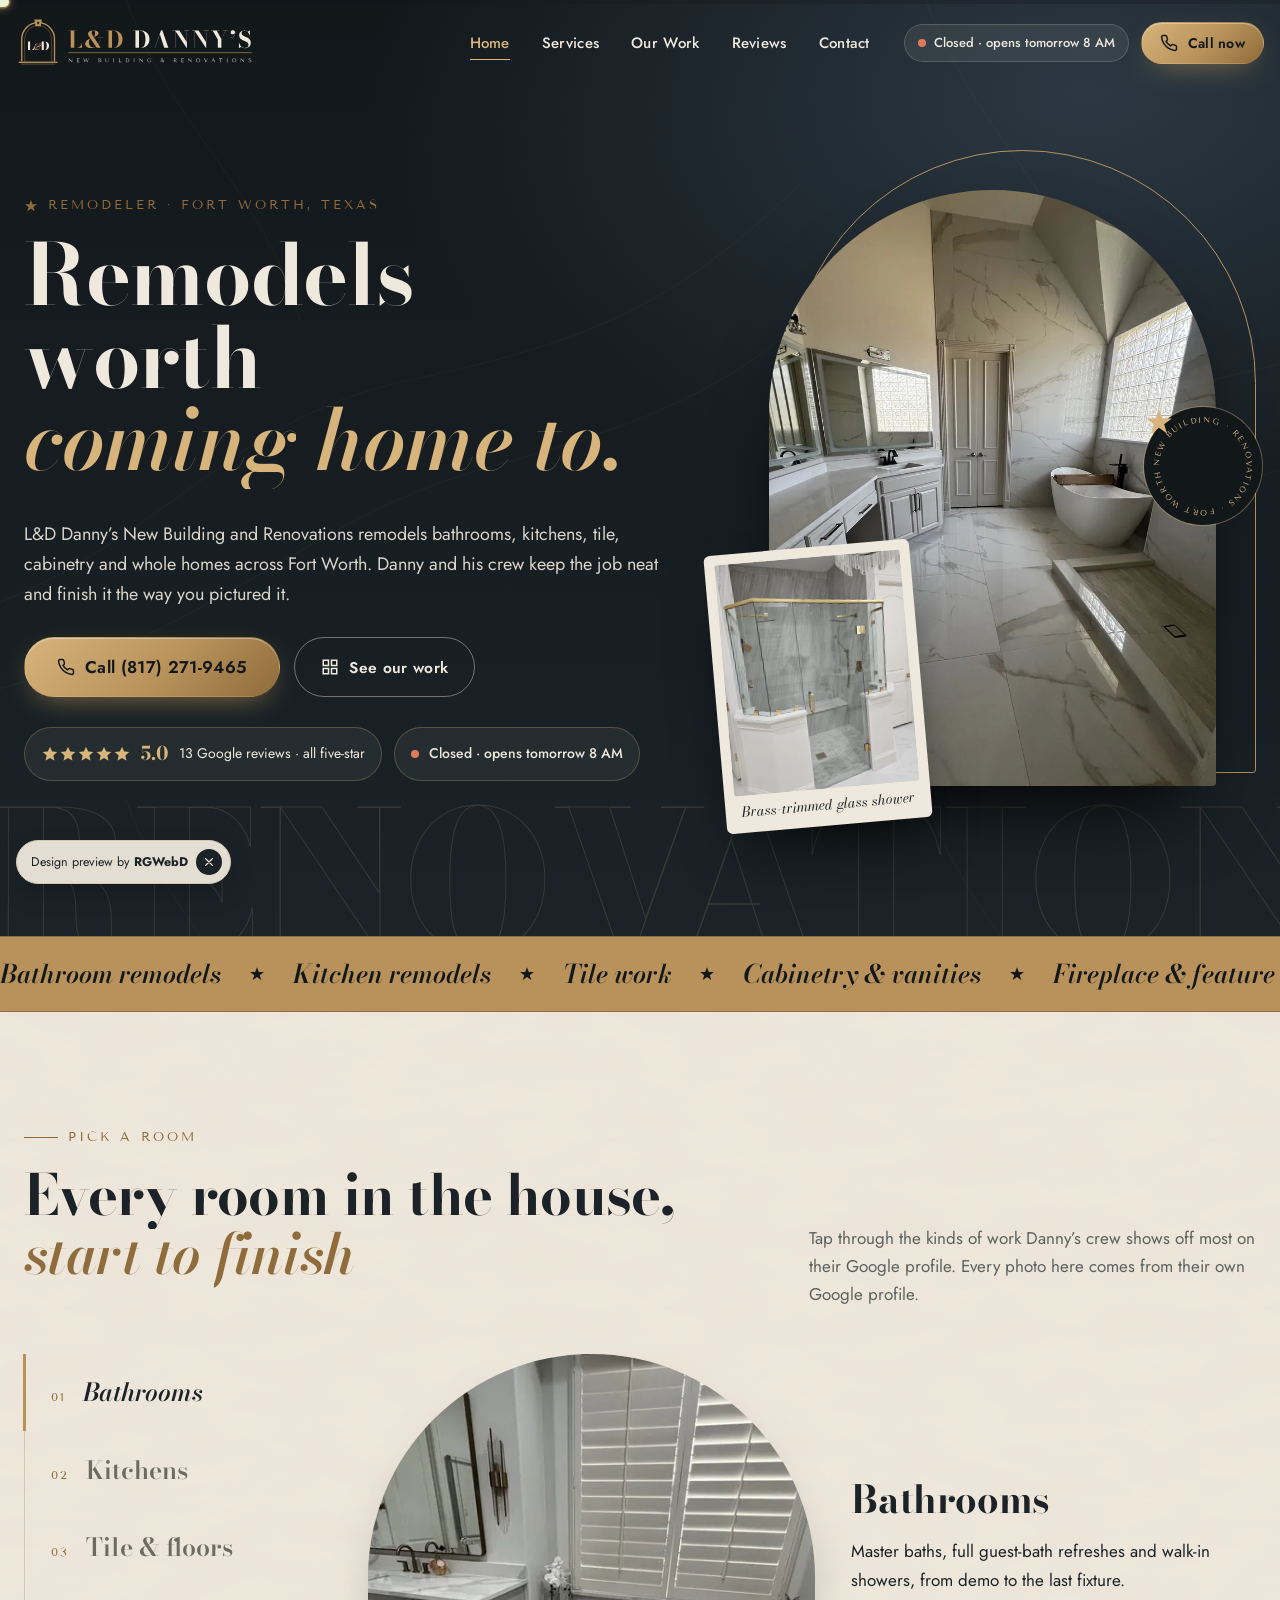
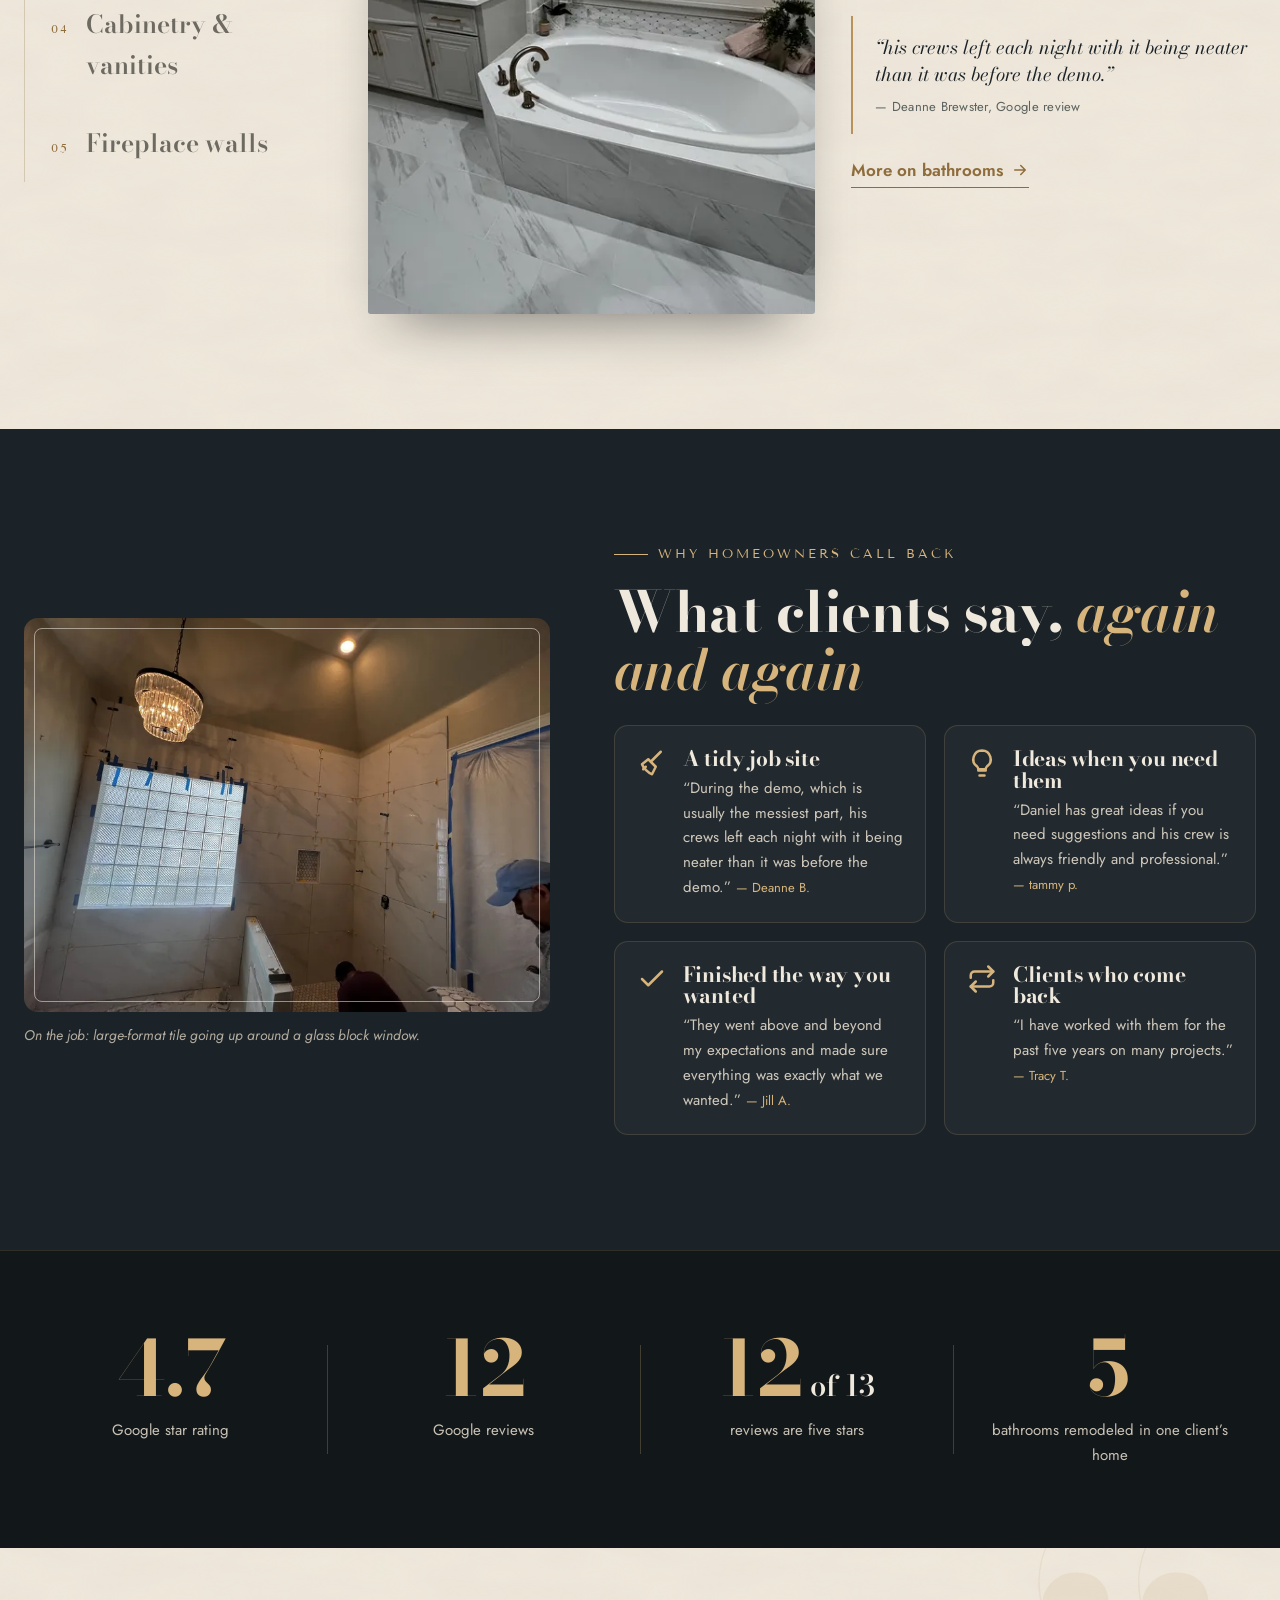
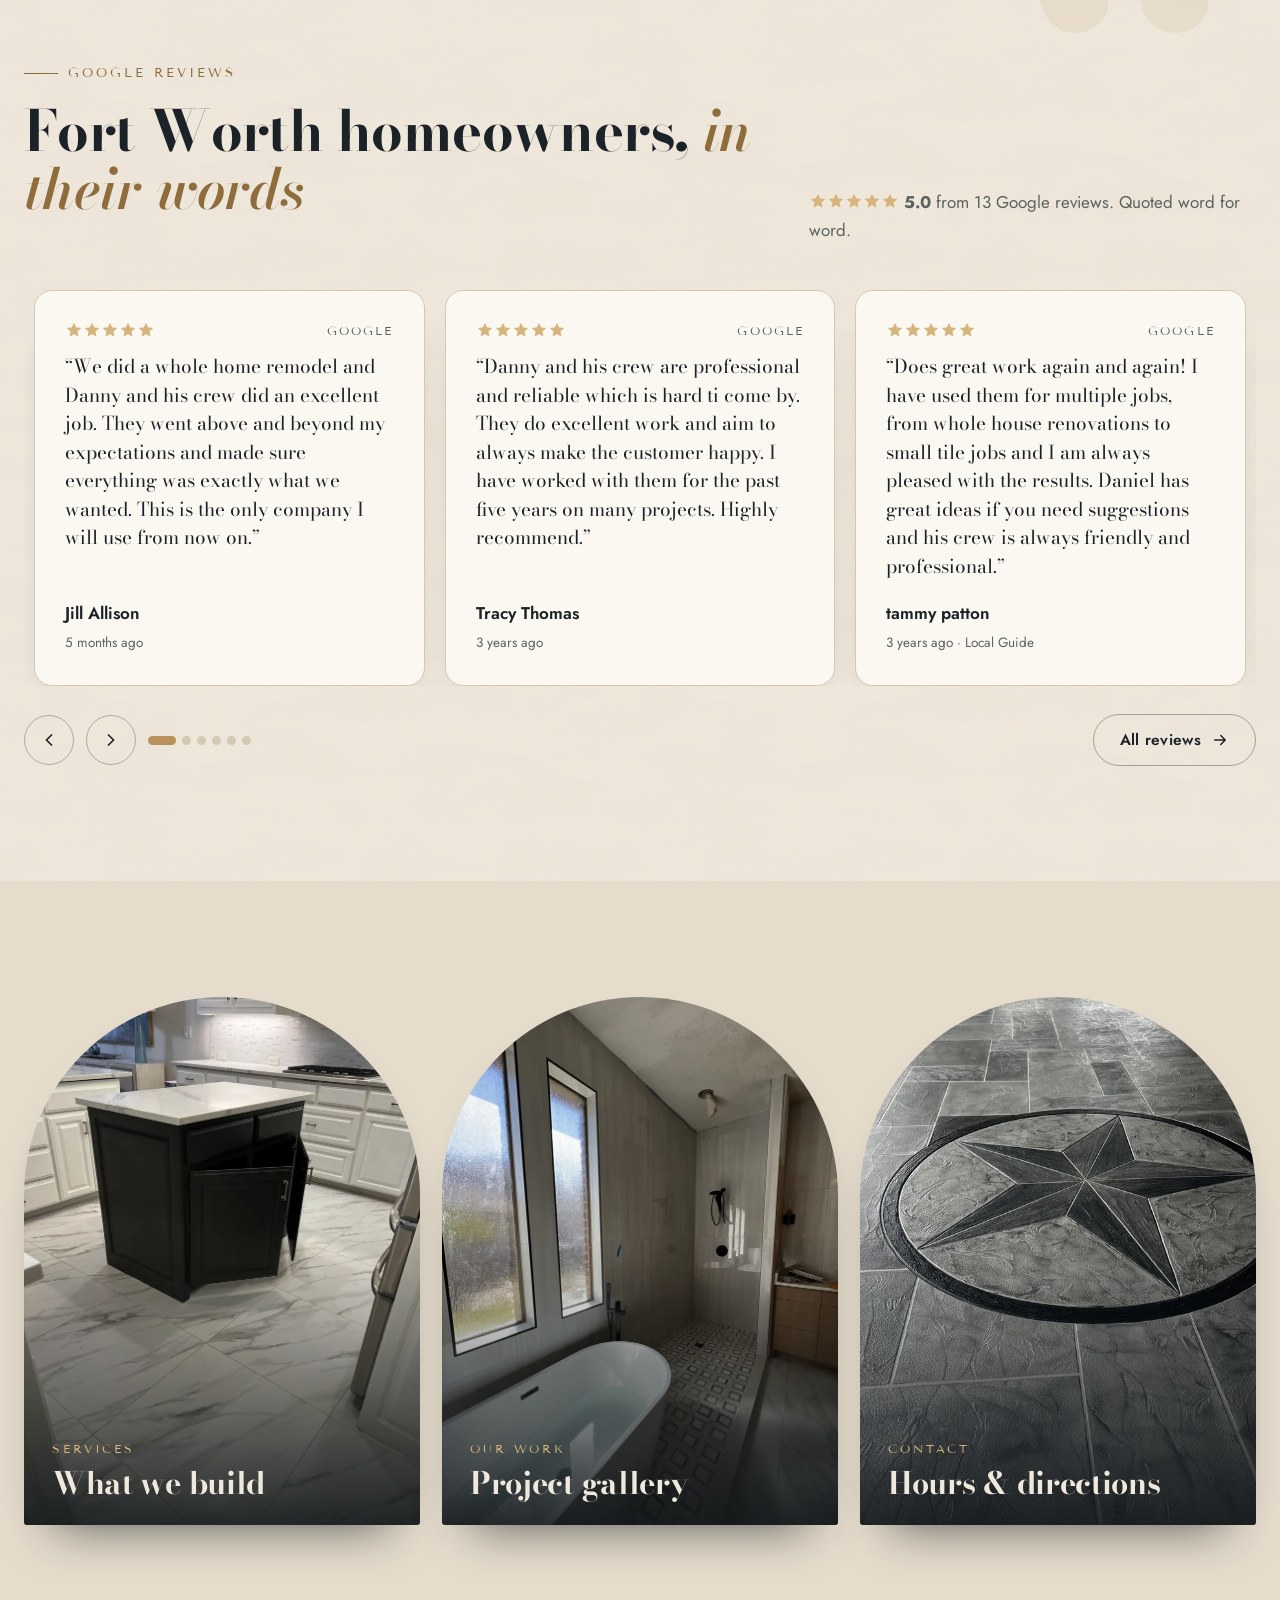
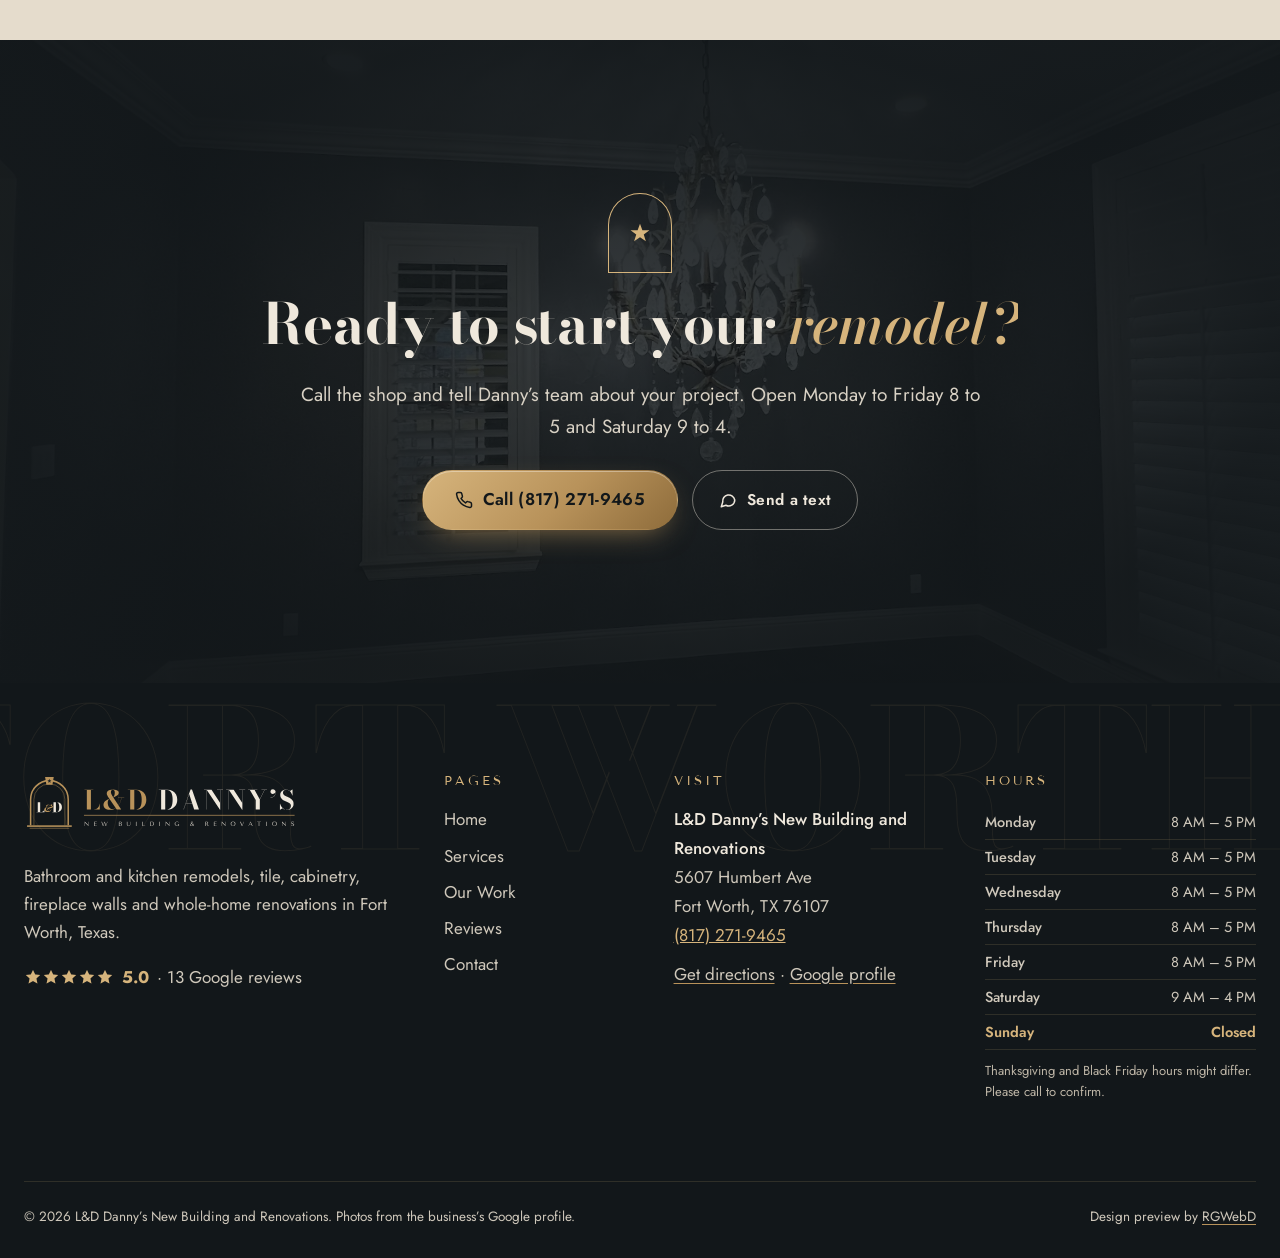
==== index.html @ 27d524bd "L&D Danny's demo site: first build" ====
<!doctype html><html lang="en"><head><meta charset="utf-8"><meta name="viewport" content="width=device-width,initial-scale=1">
<title>L&amp;D Danny’s New Building and Renovations | Remodeler in Fort Worth, TX</title><meta name="description" content="Bathroom, kitchen, tile, cabinetry and whole-home remodels in Fort Worth, TX. 5.0 stars from 13 Google reviews. Call (817) 271-9465."><link rel="canonical" href="https://rgwebd.github.io/lddannys/">
<meta property="og:type" content="website"><meta property="og:site_name" content="L&amp;D Danny’s New Building and Renovations"><meta property="og:title" content="L&amp;D Danny’s New Building and Renovations | Remodeler in Fort Worth, TX"><meta property="og:description" content="Bathroom, kitchen, tile, cabinetry and whole-home remodels in Fort Worth, TX. 5.0 stars from 13 Google reviews. Call (817) 271-9465."><meta property="og:url" content="https://rgwebd.github.io/lddannys/"><meta property="og:image" content="https://rgwebd.github.io/lddannys/assets/og-image.jpg"><meta property="og:image:width" content="1200"><meta property="og:image:height" content="630">
<meta name="twitter:card" content="summary_large_image"><meta name="twitter:title" content="L&amp;D Danny’s New Building and Renovations | Remodeler in Fort Worth, TX"><meta name="twitter:description" content="Bathroom, kitchen, tile, cabinetry and whole-home remodels in Fort Worth, TX. 5.0 stars from 13 Google reviews. Call (817) 271-9465."><meta name="twitter:image" content="https://rgwebd.github.io/lddannys/assets/og-image.jpg">
<meta name="theme-color" content="#1B2328"><link rel="icon" href="favicon.ico" sizes="any"><link rel="icon" type="image/svg+xml" href="assets/brand/favicon.svg"><link rel="apple-touch-icon" href="apple-touch-icon.png">
<link rel="preconnect" href="https://fonts.googleapis.com"><link rel="preconnect" href="https://fonts.gstatic.com" crossorigin>
<link rel="stylesheet" href="https://fonts.googleapis.com/css2?family=Bodoni+Moda:ital,opsz,wght@0,6..96,500..800;1,6..96,500..700&family=Jost:wght@400;500;600&family=Tenor+Sans&display=swap">
<link rel="stylesheet" href="assets/styles.css"><script type="application/ld+json">{"@context": "https://schema.org", "@type": ["HomeAndConstructionBusiness", "GeneralContractor"], "@id": "https://rgwebd.github.io/lddannys/#business", "name": "L&D Danny’s New Building and Renovations", "alternateName": "L&D DANNY’S NEW BUILDING AND RENOVATIONS", "url": "https://rgwebd.github.io/lddannys/", "telephone": "+1-817-271-9465", "image": ["https://rgwebd.github.io/lddannys/assets/img/g08-1600.webp", "https://rgwebd.github.io/lddannys/assets/img/g15-1600.webp"], "logo": "https://rgwebd.github.io/lddannys/assets/brand/favicon-512.png", "address": {"@type": "PostalAddress", "streetAddress": "5607 Humbert Ave", "addressLocality": "Fort Worth", "addressRegion": "TX", "postalCode": "76107", "addressCountry": "US"}, "geo": {"@type": "GeoCoordinates", "latitude": 32.7185411, "longitude": -97.4066008}, "hasMap": "https://www.google.com/maps/place/L%26D+DANNY%E2%80%99S+NEW+BUILDING+AND+RENOVATIONS/@32.7185411,-97.4066008,14z/data=!4m6!3m5!1s0x864e73c94cb11ab7:0x7b06e44c6ac338e5!8m2!3d32.7185411!4d-97.4066008!16s%2Fg%2F11v3kzjpg_", "areaServed": {"@type": "City", "name": "Fort Worth, TX"}, "openingHoursSpecification": [{"@type": "OpeningHoursSpecification", "dayOfWeek": ["Monday", "Tuesday", "Wednesday", "Thursday", "Friday"], "opens": "08:00", "closes": "17:00"}, {"@type": "OpeningHoursSpecification", "dayOfWeek": "Saturday", "opens": "09:00", "closes": "16:00"}], "aggregateRating": {"@type": "AggregateRating", "ratingValue": "5.0", "reviewCount": 13, "bestRating": "5", "worstRating": "1"}, "amenityFeature": [{"@type": "LocationFeatureSpecification", "name": "Wheelchair-accessible entrance", "value": true}, {"@type": "LocationFeatureSpecification", "name": "Wheelchair-accessible parking lot", "value": true}], "knowsAbout": ["Bathroom remodeling", "Master bath renovation", "Kitchen remodeling", "Tile installation", "Cabinetry and vanities", "Fireplace and feature walls", "Whole-home remodeling"], "hasOfferCatalog": {"@type": "OfferCatalog", "name": "Remodeling services", "itemListElement": [{"@type": "Offer", "itemOffered": {"@type": "Service", "name": "Bathroom remodels"}}, {"@type": "Offer", "itemOffered": {"@type": "Service", "name": "Kitchen remodels"}}, {"@type": "Offer", "itemOffered": {"@type": "Service", "name": "Tile work"}}, {"@type": "Offer", "itemOffered": {"@type": "Service", "name": "Cabinetry and vanities"}}, {"@type": "Offer", "itemOffered": {"@type": "Service", "name": "Fireplace and feature walls"}}, {"@type": "Offer", "itemOffered": {"@type": "Service", "name": "Whole-home remodels"}}]}}</script><script type="application/ld+json">{"@context": "https://schema.org", "@type": "BreadcrumbList", "itemListElement": [{"@type": "ListItem", "position": 1, "name": "Home", "item": "https://rgwebd.github.io/lddannys/"}]}</script></head>
<body class="home"><div class="ldr" aria-hidden="true"><div class="ldr-t"><i style="--d:0ms"></i><i style="--d:45ms"></i><i style="--d:90ms"></i><i style="--d:135ms"></i><i style="--d:180ms"></i><i style="--d:225ms"></i><i style="--d:270ms"></i><i style="--d:315ms"></i><i style="--d:45ms"></i><i style="--d:90ms"></i><i style="--d:135ms"></i><i style="--d:180ms"></i><i style="--d:225ms"></i><i style="--d:270ms"></i><i style="--d:315ms"></i><i style="--d:360ms"></i><i style="--d:90ms"></i><i style="--d:135ms"></i><i style="--d:180ms"></i><i style="--d:225ms"></i><i style="--d:270ms"></i><i style="--d:315ms"></i><i style="--d:360ms"></i><i style="--d:405ms"></i><i style="--d:135ms"></i><i style="--d:180ms"></i><i style="--d:225ms"></i><i style="--d:270ms"></i><i style="--d:315ms"></i><i style="--d:360ms"></i><i style="--d:405ms"></i><i style="--d:450ms"></i><i style="--d:180ms"></i><i style="--d:225ms"></i><i style="--d:270ms"></i><i style="--d:315ms"></i><i style="--d:360ms"></i><i style="--d:405ms"></i><i style="--d:450ms"></i><i style="--d:495ms"></i></div><div class="ldr-e"><svg xmlns="http://www.w3.org/2000/svg" viewBox="0 0 200 240" width="200" height="240"><g transform="translate(0,0) scale(1)"><path d="M26 206 V104.0 A74.0 74.0 0 0 1 174 104.0 V206" fill="none" stroke="#B8925A" stroke-width="6" stroke-linejoin="miter"/><path d="M39 206 V104.0 A61.0 61.0 0 0 1 161 104.0 V206" fill="none" stroke="#B8925A" stroke-width="1.6"/><path d="M83.0 16 H117.0 L112.0 46 H88.0Z" fill="#B8925A"/><path d="M100.00,22.90 L102.12,28.58 L108.18,28.84 L103.44,32.62 L105.05,38.46 L100.00,35.11 L94.95,38.46 L96.56,32.62 L91.82,28.84 L97.88,28.58Z" fill="#1B2328"/><rect x="12" y="206" width="176" height="6" fill="#B8925A"/><rect x="22" y="216" width="156" height="2" fill="#B8925A"/><path d="M49.4719217108494 154.0V153.6099031982422H54.1531277655369V115.3900968017578H49.4719217108494V115.0H68.3407742499119V115.3900968017578H63.66774238956034V153.6099031982422H67.6283481144911Q70.40488674286811 153.6099031982422 72.57081020478218 152.7797741699219Q74.73673366669624 151.94964514160156 76.30956386689155 150.4338645019531Q77.88239406708686 148.91808386230468 78.87891460885538 146.84404193115233Q79.87543515062391 144.77 80.29413607835829 142.3H80.6864236081025V154.0Z M129.0225822476657 115.0Q135.38646123233377 115.0 139.91658233089044 117.4087451171875Q144.44670342944713 119.817490234375 146.85576754551056 124.19942651367188Q149.26483166157396 128.58136279296875 149.26483166157396 134.5Q149.26483166157396 138.94547790527344 147.8247995841609 142.53254162597656Q146.38476750674783 146.1196053466797 143.71748076358378 148.68596197509765Q141.05019402041972 151.25231860351562 137.32320018497052 152.6261593017578Q133.59620634952128 154.0 129.0175054217869 154.0H111.41120171084941V153.6099031982422H116.0924077655369V115.3900968017578H111.41120171084941V115.0ZM125.60702238956034 153.6099031982422H129.0175054217869Q131.7490717059666 153.6099031982422 133.61259996524393 152.13011614990234Q135.4761282245213 150.6503291015625 136.5965228778416 148.03216845703125Q137.7169175311619 145.4140078125 138.21466264834942 141.94387030029296Q138.7124077655369 138.47373278808593 138.7124077655369 134.49108709716796Q138.7124077655369 130.52148980025203 138.1461785785252 127.05662477460731Q137.57994939151348 123.5917597489626 136.40152287784161 120.97071532370005Q135.22309636416972 118.3496708984375 133.39508403506818 116.86988385009765Q131.5670717059666 115.3900968017578 129.0175054217869 115.3900968017578H125.60702238956034Z" fill="#EFE8DC"/><path d="M101.526160390625 144.40183504882813Q101.20979041015624 145.03457005859377 100.56488789550781 145.72814259277345Q99.91998538085937 146.42171512695313 98.9141003515625 146.89626514648438Q97.90821532226562 147.37081516601563 96.5048403125 147.37081516601563Q95.3123802734375 147.37081516601563 94.19698522460936 146.92060263183595Q93.08159017578124 146.47039009765626 92.35962514648438 145.4523400390625Q91.6376601171875 144.43428998046875 91.6376601171875 142.7632249121094Q91.6376601171875 140.24850491210938 93.45069261230468 138.48415481445312Q95.26372510742186 136.7198047167969 98.73564526367187 135.58412471679688Q99.83075041015624 135.22719968750002 101.15300541992187 134.80537469726562Q102.4752604296875 134.38354970703125 103.898920390625 133.92116224121094Q105.3225803515625 133.45877477539062 106.72596031249999 132.97204982421874Q108.12934027343749 132.4853248730469 109.38669532226561 132.03104990234377Q110.55482530273437 131.5848849511719 111.68238538085937 131.0576Q112.80994545898437 130.53031504882813 113.56435304199218 129.73128255371094Q114.31876062499998 128.93225005859375 114.31876062499998 127.69923497070313Q114.31876062499998 126.14984495117189 113.15063312011718 125.24129748535157Q111.98250561523437 124.33275001953126 110.303320625 124.33275001953126Q109.49211072265624 124.33275001953126 109.12707567382812 124.57611497070313Q110.01126584960937 124.94115001953126 110.4452484423828 125.56171009765626Q110.87923103515624 126.18227017578126 110.87923103515624 126.94478530273439Q110.87923103515624 127.82087041015626 110.34790097656249 128.49416046875Q109.81657091796873 129.16745052734376 108.98915583007812 129.5284330419922Q108.16174074218749 129.88941555664064 107.25320565429686 129.88941555664064Q105.97153044921873 129.88941555664064 105.14006282714843 129.17557044921875Q104.30859520507812 128.4617253417969 104.30859520507812 127.30983520507813Q104.30859520507812 126.1985001171875 105.02650274902342 125.42786506835938Q105.74441029296874 124.65723001953126 106.82329540039062 124.24352Q107.63449044921875 123.89470499023439 108.53086050781249 123.7851924951172Q109.42723056640624 123.67568000000001 110.12486553710937 123.67568000000001Q111.69859056640624 123.67568000000001 112.94377811035156 124.19890251464844Q114.18896565429687 124.72212502929688 114.91093068359373 125.89430259277344Q115.63289571289062 127.06648015625001 115.63289571289062 129.07824031250001Q115.63289571289062 131.195440625 114.76087056640624 132.70425826660158Q113.88884541992186 134.21307590820314 112.17318267089843 135.31630345214845Q110.45751992187499 136.41953099609375 107.934719609375 137.3361860058594Q106.81526459960936 137.7661259667969 105.50110970703125 138.2244608984375Q104.18695481445312 138.68279583007813 102.79573245605468 139.13707575195315Q101.40451009765624 139.59135567382813 100.07413021484373 140.03346561523438Q98.74375033203124 140.47557555664062 97.57562035156249 140.88929052734375Q96.52107025390625 141.2381055371094 95.6530803125 141.70860302246095Q94.78509037109374 142.1791005078125 94.28213795410156 142.82806545898438Q93.77918553710937 143.47703041015626 93.77918553710937 144.34502530273437Q93.77918553710937 145.5456052636719 94.67962298339843 146.07289269042968Q95.58006042968749 146.6001801171875 96.66708031249999 146.6001801171875Q97.87577029296874 146.6001801171875 98.73969779785156 146.14996263183593Q99.60362530273437 145.6997451464844 100.14712781738281 145.10757013671878Q100.69063033203125 144.51539512695314 100.90154035156249 144.08546506835938ZM97.06454553710937 129.8408198046875Q98.01365547851562 129.8408198046875 98.65045044921874 129.28920231933594Q99.28724541992187 128.73758483398439 99.28724541992187 127.85336990234376Q99.28724541992187 126.88802506835938 98.4800880517578 126.3039526513672Q97.67293068359373 125.71988023437501 96.37499583007812 125.71988023437501Q94.93105091796875 125.71988023437501 93.66963343261719 126.44996270996094Q92.40821594726562 127.18004518554689 91.64163343261717 128.47796766113282Q90.87505091796874 129.77589013671877 90.87505091796874 131.49563512695312Q90.87505091796874 131.99048000000002 90.98051087890624 132.52182986328125Q91.08597083984374 133.05317972656252 91.30500573242186 133.572359609375Q92.03508573242186 133.45067960937502 92.76516573242186 133.38983960937503Q93.49524573242186 133.32899960937502 93.86028573242187 133.32899960937502Q95.32044573242186 133.32899960937502 95.32044573242186 134.180759609375Q95.32044573242186 134.62691960937502 94.91484573242187 134.82971960937502Q94.50924573242187 135.03251960937502 94.06308573242187 135.03251960937502Q93.29244573242187 135.03251960937502 92.50152573242187 134.687759609375Q91.71060573242187 134.342999609375 91.26444573242186 134.140199609375Q89.82860588867186 134.667479609375 88.69697099609374 135.92483713378908Q87.56533610351562 137.18219465820314 86.92042616210937 138.88165469726565Q86.27551622070311 140.58111473632815 86.27551622070311 142.519879765625Q86.27551622070311 145.00214978515626 87.3868686376953 146.66916479492187Q88.49822105468749 148.3361798046875 90.56679095703124 149.18793980468752Q92.635360859375 150.0396998046875 95.45834082031249 150.0396998046875Q97.54313571289062 150.0396998046875 99.48596317871093 149.57325732910158Q101.42879064453123 149.10681485351563 102.96195814941404 148.1739323779297Q104.49512565429687 147.24104990234375 105.40772317871094 145.81739489257814Q106.32032070312499 144.3937398828125 106.32032070312499 142.4955398046875Q106.32032070312499 140.97048479492187 105.5821282080078 139.49409732910158Q104.84393571289061 138.01770986328125 102.97007064453123 137.12538491210938L103.46490561523436 136.74412487304687Q105.2495406640625 137.6689047558594 106.20269818847655 139.25885725097658Q107.15585571289061 140.84880974609376 107.15585571289061 142.87680974609376Q107.15585571289061 144.79124471679688 106.2513682080078 146.68133725097658Q105.346880703125 148.57142978515625 103.51762816894531 150.11675984375Q101.68837563476562 151.66208990234375 98.93841803222656 152.59496495117187Q96.1884604296875 153.52784 92.48129524414061 153.52784Q88.83901021484374 153.52784 85.9795401171875 152.51789500976562Q83.12007001953124 151.50795001953125 81.47334243652344 149.5286249902344Q79.82661485351562 147.5492999609375 79.82661485351562 144.62898986328125Q79.82661485351562 142.00070978515626 81.17725493164062 139.80641972656252Q82.52789500976561 137.61212966796876 84.98175520507812 136.05868463867188Q87.43561540039062 134.505239609375 90.73716573242187 133.815719609375Q88.895760546875 133.16675465820313 88.03183799316406 132.02295968750002Q87.16791543945311 130.87916471679688 87.16791543945311 129.58935473632812Q87.16791543945311 127.8939398046875 88.36443791503905 126.76230986328126Q89.56096039062498 125.63067992187501 91.36993787597655 125.05877996093751Q93.17891536132811 124.48688000000001 95.077120390625 124.48688000000001Q97.64050050781249 124.48688000000001 98.9140879736328 125.39948247558596Q100.18767543945312 126.31208495117188 100.18767543945312 127.74791489257814Q100.18767543945312 129.19185485351562 99.14528046875 129.88137732910155Q98.10288549804687 130.5708998046875 97.05643056640625 130.5708998046875Z" fill="#B8925A"/></g></svg></div></div><a class="skip" href="#main">Skip to content</a>
<div class="lvl" aria-hidden="true"><i></i><b></b></div>
<header class="hdr"><div class="hdr-in">
<a class="brand" href="index.html" aria-label="L&amp;D Danny’s home"><svg class="lgo" role="img" aria-label="L&amp;D Danny’s New Building and Renovations" xmlns="http://www.w3.org/2000/svg" viewBox="0 0 538 122" width="538" height="122"><g transform="translate(0,0) scale(0.5)"><path d="M26 206 V104.0 A74.0 74.0 0 0 1 174 104.0 V206" fill="none" stroke="#B8925A" stroke-width="6" stroke-linejoin="miter"/><path d="M39 206 V104.0 A61.0 61.0 0 0 1 161 104.0 V206" fill="none" stroke="#B8925A" stroke-width="1.6"/><path d="M83.0 16 H117.0 L112.0 46 H88.0Z" fill="#B8925A"/><path d="M100.00,22.90 L102.12,28.58 L108.18,28.84 L103.44,32.62 L105.05,38.46 L100.00,35.11 L94.95,38.46 L96.56,32.62 L91.82,28.84 L97.88,28.58Z" fill="#1B2328"/><rect x="12" y="206" width="176" height="6" fill="#B8925A"/><rect x="22" y="216" width="156" height="2" fill="#B8925A"/><path d="M49.4719217108494 154.0V153.6099031982422H54.1531277655369V115.3900968017578H49.4719217108494V115.0H68.3407742499119V115.3900968017578H63.66774238956034V153.6099031982422H67.6283481144911Q70.40488674286811 153.6099031982422 72.57081020478218 152.7797741699219Q74.73673366669624 151.94964514160156 76.30956386689155 150.4338645019531Q77.88239406708686 148.91808386230468 78.87891460885538 146.84404193115233Q79.87543515062391 144.77 80.29413607835829 142.3H80.6864236081025V154.0Z M129.0225822476657 115.0Q135.38646123233377 115.0 139.91658233089044 117.4087451171875Q144.44670342944713 119.817490234375 146.85576754551056 124.19942651367188Q149.26483166157396 128.58136279296875 149.26483166157396 134.5Q149.26483166157396 138.94547790527344 147.8247995841609 142.53254162597656Q146.38476750674783 146.1196053466797 143.71748076358378 148.68596197509765Q141.05019402041972 151.25231860351562 137.32320018497052 152.6261593017578Q133.59620634952128 154.0 129.0175054217869 154.0H111.41120171084941V153.6099031982422H116.0924077655369V115.3900968017578H111.41120171084941V115.0ZM125.60702238956034 153.6099031982422H129.0175054217869Q131.7490717059666 153.6099031982422 133.61259996524393 152.13011614990234Q135.4761282245213 150.6503291015625 136.5965228778416 148.03216845703125Q137.7169175311619 145.4140078125 138.21466264834942 141.94387030029296Q138.7124077655369 138.47373278808593 138.7124077655369 134.49108709716796Q138.7124077655369 130.52148980025203 138.1461785785252 127.05662477460731Q137.57994939151348 123.5917597489626 136.40152287784161 120.97071532370005Q135.22309636416972 118.3496708984375 133.39508403506818 116.86988385009765Q131.5670717059666 115.3900968017578 129.0175054217869 115.3900968017578H125.60702238956034Z" fill="#EFE8DC"/><path d="M101.526160390625 144.40183504882813Q101.20979041015624 145.03457005859377 100.56488789550781 145.72814259277345Q99.91998538085937 146.42171512695313 98.9141003515625 146.89626514648438Q97.90821532226562 147.37081516601563 96.5048403125 147.37081516601563Q95.3123802734375 147.37081516601563 94.19698522460936 146.92060263183595Q93.08159017578124 146.47039009765626 92.35962514648438 145.4523400390625Q91.6376601171875 144.43428998046875 91.6376601171875 142.7632249121094Q91.6376601171875 140.24850491210938 93.45069261230468 138.48415481445312Q95.26372510742186 136.7198047167969 98.73564526367187 135.58412471679688Q99.83075041015624 135.22719968750002 101.15300541992187 134.80537469726562Q102.4752604296875 134.38354970703125 103.898920390625 133.92116224121094Q105.3225803515625 133.45877477539062 106.72596031249999 132.97204982421874Q108.12934027343749 132.4853248730469 109.38669532226561 132.03104990234377Q110.55482530273437 131.5848849511719 111.68238538085937 131.0576Q112.80994545898437 130.53031504882813 113.56435304199218 129.73128255371094Q114.31876062499998 128.93225005859375 114.31876062499998 127.69923497070313Q114.31876062499998 126.14984495117189 113.15063312011718 125.24129748535157Q111.98250561523437 124.33275001953126 110.303320625 124.33275001953126Q109.49211072265624 124.33275001953126 109.12707567382812 124.57611497070313Q110.01126584960937 124.94115001953126 110.4452484423828 125.56171009765626Q110.87923103515624 126.18227017578126 110.87923103515624 126.94478530273439Q110.87923103515624 127.82087041015626 110.34790097656249 128.49416046875Q109.81657091796873 129.16745052734376 108.98915583007812 129.5284330419922Q108.16174074218749 129.88941555664064 107.25320565429686 129.88941555664064Q105.97153044921873 129.88941555664064 105.14006282714843 129.17557044921875Q104.30859520507812 128.4617253417969 104.30859520507812 127.30983520507813Q104.30859520507812 126.1985001171875 105.02650274902342 125.42786506835938Q105.74441029296874 124.65723001953126 106.82329540039062 124.24352Q107.63449044921875 123.89470499023439 108.53086050781249 123.7851924951172Q109.42723056640624 123.67568000000001 110.12486553710937 123.67568000000001Q111.69859056640624 123.67568000000001 112.94377811035156 124.19890251464844Q114.18896565429687 124.72212502929688 114.91093068359373 125.89430259277344Q115.63289571289062 127.06648015625001 115.63289571289062 129.07824031250001Q115.63289571289062 131.195440625 114.76087056640624 132.70425826660158Q113.88884541992186 134.21307590820314 112.17318267089843 135.31630345214845Q110.45751992187499 136.41953099609375 107.934719609375 137.3361860058594Q106.81526459960936 137.7661259667969 105.50110970703125 138.2244608984375Q104.18695481445312 138.68279583007813 102.79573245605468 139.13707575195315Q101.40451009765624 139.59135567382813 100.07413021484373 140.03346561523438Q98.74375033203124 140.47557555664062 97.57562035156249 140.88929052734375Q96.52107025390625 141.2381055371094 95.6530803125 141.70860302246095Q94.78509037109374 142.1791005078125 94.28213795410156 142.82806545898438Q93.77918553710937 143.47703041015626 93.77918553710937 144.34502530273437Q93.77918553710937 145.5456052636719 94.67962298339843 146.07289269042968Q95.58006042968749 146.6001801171875 96.66708031249999 146.6001801171875Q97.87577029296874 146.6001801171875 98.73969779785156 146.14996263183593Q99.60362530273437 145.6997451464844 100.14712781738281 145.10757013671878Q100.69063033203125 144.51539512695314 100.90154035156249 144.08546506835938ZM97.06454553710937 129.8408198046875Q98.01365547851562 129.8408198046875 98.65045044921874 129.28920231933594Q99.28724541992187 128.73758483398439 99.28724541992187 127.85336990234376Q99.28724541992187 126.88802506835938 98.4800880517578 126.3039526513672Q97.67293068359373 125.71988023437501 96.37499583007812 125.71988023437501Q94.93105091796875 125.71988023437501 93.66963343261719 126.44996270996094Q92.40821594726562 127.18004518554689 91.64163343261717 128.47796766113282Q90.87505091796874 129.77589013671877 90.87505091796874 131.49563512695312Q90.87505091796874 131.99048000000002 90.98051087890624 132.52182986328125Q91.08597083984374 133.05317972656252 91.30500573242186 133.572359609375Q92.03508573242186 133.45067960937502 92.76516573242186 133.38983960937503Q93.49524573242186 133.32899960937502 93.86028573242187 133.32899960937502Q95.32044573242186 133.32899960937502 95.32044573242186 134.180759609375Q95.32044573242186 134.62691960937502 94.91484573242187 134.82971960937502Q94.50924573242187 135.03251960937502 94.06308573242187 135.03251960937502Q93.29244573242187 135.03251960937502 92.50152573242187 134.687759609375Q91.71060573242187 134.342999609375 91.26444573242186 134.140199609375Q89.82860588867186 134.667479609375 88.69697099609374 135.92483713378908Q87.56533610351562 137.18219465820314 86.92042616210937 138.88165469726565Q86.27551622070311 140.58111473632815 86.27551622070311 142.519879765625Q86.27551622070311 145.00214978515626 87.3868686376953 146.66916479492187Q88.49822105468749 148.3361798046875 90.56679095703124 149.18793980468752Q92.635360859375 150.0396998046875 95.45834082031249 150.0396998046875Q97.54313571289062 150.0396998046875 99.48596317871093 149.57325732910158Q101.42879064453123 149.10681485351563 102.96195814941404 148.1739323779297Q104.49512565429687 147.24104990234375 105.40772317871094 145.81739489257814Q106.32032070312499 144.3937398828125 106.32032070312499 142.4955398046875Q106.32032070312499 140.97048479492187 105.5821282080078 139.49409732910158Q104.84393571289061 138.01770986328125 102.97007064453123 137.12538491210938L103.46490561523436 136.74412487304687Q105.2495406640625 137.6689047558594 106.20269818847655 139.25885725097658Q107.15585571289061 140.84880974609376 107.15585571289061 142.87680974609376Q107.15585571289061 144.79124471679688 106.2513682080078 146.68133725097658Q105.346880703125 148.57142978515625 103.51762816894531 150.11675984375Q101.68837563476562 151.66208990234375 98.93841803222656 152.59496495117187Q96.1884604296875 153.52784 92.48129524414061 153.52784Q88.83901021484374 153.52784 85.9795401171875 152.51789500976562Q83.12007001953124 151.50795001953125 81.47334243652344 149.5286249902344Q79.82661485351562 147.5492999609375 79.82661485351562 144.62898986328125Q79.82661485351562 142.00070978515626 81.17725493164062 139.80641972656252Q82.52789500976561 137.61212966796876 84.98175520507812 136.05868463867188Q87.43561540039062 134.505239609375 90.73716573242187 133.815719609375Q88.895760546875 133.16675465820313 88.03183799316406 132.02295968750002Q87.16791543945311 130.87916471679688 87.16791543945311 129.58935473632812Q87.16791543945311 127.8939398046875 88.36443791503905 126.76230986328126Q89.56096039062498 125.63067992187501 91.36993787597655 125.05877996093751Q93.17891536132811 124.48688000000001 95.077120390625 124.48688000000001Q97.64050050781249 124.48688000000001 98.9140879736328 125.39948247558596Q100.18767543945312 126.31208495117188 100.18767543945312 127.74791489257814Q100.18767543945312 129.19185485351562 99.14528046875 129.88137732910155Q98.10288549804687 130.5708998046875 97.05643056640625 130.5708998046875Z" fill="#B8925A"/></g><path d="M118.96909033203124 72.0V71.6099031982422H123.64426452636718V33.390096801757814H118.96909033203124V33.0H136.3842645263672V33.390096801757814H131.7172645263672V71.6099031982422H136.96887097167968Q139.83778387451173 71.6099031982422 141.91926129150391 70.77977416992188Q144.0007387084961 69.94964514160156 145.39562902832031 68.43386450195312Q146.79051934814453 66.91808386230468 147.5870403137207 64.84404193115233Q148.38356127929688 62.769999999999996 148.6695612792969 60.3H149.06374517822266V72.0ZM182.454 72.0 165.242 46.519999999999996Q164.228 45.038 163.539 43.254956451416014Q162.85 41.47191290283203 162.85 40.119912902832034Q162.85 37.77991290283203 164.39049999999997 36.06391290283203Q165.93099999999998 34.347912902832036 168.69349999999997 33.41395645141602Q171.456 32.480000000000004 175.12199999999999 32.480000000000004Q178.554 32.480000000000004 181.09550000000002 33.26650000000001Q183.637 34.053000000000004 185.028 35.483000000000004Q186.41899999999998 36.913000000000004 186.41899999999998 38.863Q186.41899999999998 40.67 185.52980484008788 41.99415322875977Q184.64060968017577 43.31830645751953 183.0900887145996 44.31913388061524Q181.53956774902343 45.31996130371094 179.5429596862793 46.137114532470704Q177.54635162353514 46.95426776123047 175.33635162353517 47.75135485839844L175.14278063964844 47.49647741699219Q175.88378063964842 46.98947741699219 176.69108547973633 46.105108062744144Q177.4983903198242 45.2207387084961 178.05219515991212 43.51086935424805Q178.606 41.801 178.606 38.85Q178.606 37.38843548583984 178.307 36.00674194335937Q178.00799999999998 34.62504840087891 177.22799999999998 33.729180664062504Q176.44799999999998 32.8333129272461 174.992 32.8333129272461Q173.575 32.8333129272461 172.7105 33.601224212646486Q171.846 34.36913549804688 171.45600000000002 35.544872589111336Q171.066 36.720609680175784 171.066 37.94408709716797Q171.066 39.49108709716797 172.132 41.75754354858398Q173.19799999999998 44.024 174.862 46.519999999999996L191.26982257080078 71.6099031982422H197.742V72.0ZM169.142 72.52Q165.034 72.52 162.18904354858398 71.28295645141601Q159.34408709716797 70.04591290283203 157.86858709716796 67.85541290283203Q156.39308709716795 65.66491290283203 156.39308709716795 62.83091290283203Q156.39308709716795 60.38691290283203 157.403 58.512869354248046Q158.41291290283203 56.63882580566406 159.96882580566407 55.26323870849609Q161.5247387084961 53.887651611328124 163.22160806274414 52.947564514160156Q164.91847741699218 52.00747741699219 166.33343386840818 51.42489031982422Q167.7483903198242 50.842303222656255 168.42439031982423 50.53030322265625L168.57635162353515 50.80226776123047Q167.34135162353516 51.48235485839844 166.48650323486328 52.53998388671875Q165.6316548461914 53.597612915039065 165.1928064575195 55.12528549194336Q164.75395806884765 56.65295806884765 164.75395806884765 58.76304516601563Q164.75395806884765 60.970041931152345 165.3242838745117 63.12969192504883Q165.8946096801758 65.28934191894531 167.01297903442384 67.05101449584961Q168.13134838867188 68.8126870727539 169.78067419433594 69.86679513549805Q171.43 70.92090319824219 173.56199999999998 70.92090319824219Q176.23739031982421 70.92090319824219 178.74378063964843 69.69296932983399Q181.25017095947265 68.46503546142579 183.41782257080078 66.28494998168946Q185.5854741821289 64.10486450195313 187.282712890625 61.222409667968755Q188.97995159912108 58.33995483398438 190.06545159912108 55.006956451416016Q191.15095159912107 51.673958068847654 191.47112579345702 48.161741943359374H191.86122259521483Q191.51987420654297 51.63756774902344 190.3964822692871 55.12230645751953Q189.27309033203124 58.607045166015624 187.3851112976074 61.729827423095706Q185.49713226318357 64.85260968017579 182.8352838745117 67.28639193725587Q180.17343548583983 69.72017419433594 176.7507177429199 71.12008709716797Q173.328 72.52 169.142 72.52ZM184.742 48.47009680175781V48.08H197.22199999999998V48.47009680175781ZM220.91534135224595 33.0Q227.09826452636716 33.0 231.52115180474937 35.457Q235.9440390831316 37.914 238.3116082561654 42.308Q240.6791774291992 46.702 240.6791774291992 52.5Q240.6791774291992 56.855000000000004 239.26422097778317 60.43Q237.84926452636716 64.005 235.23626452636717 66.5985Q232.62326452636717 69.19200000000001 228.98976452636717 70.596Q225.35626452636717 72.0 220.91026452636717 72.0H204.27509033203123V71.6099031982422H208.95026452636716V33.390096801757814H204.27509033203123V33.0ZM217.02326452636717 71.6099031982422H220.91026452636717Q223.91326452636716 71.6099031982422 225.96076452636714 70.08186126708985Q228.00826452636716 68.5538193359375 229.24326452636717 65.8964515991211Q230.47826452636718 63.23908386230469 231.02426452636718 59.787041931152345Q231.57026452636717 56.335 231.57026452636717 52.49108709716797Q231.57026452636717 48.65608709716797 230.95276452636716 45.21047142746673Q230.33526452636715 41.76485575776549 229.04826452636718 39.105518210914Q227.76126452636717 36.4461806640625 225.74626452636716 34.91813873291016Q223.73126452636717 33.390096801757814 220.91026452636717 33.390096801757814H217.02326452636717Z" fill="#B8925A"/><path d="M281.807341352246 33.0Q287.99026452636724 33.0 292.4131518047494 35.457Q296.83603908313165 37.914 299.20360825616547 42.308Q301.5711774291992 46.702 301.5711774291992 52.5Q301.5711774291992 56.855000000000004 300.1562209777832 60.43Q298.7412645263672 64.005 296.1282645263672 66.5985Q293.5152645263672 69.19200000000001 289.8817645263672 70.596Q286.2482645263672 72.0 281.8022645263672 72.0H265.1670903320313V71.6099031982422H269.8422645263672V33.390096801757814H265.1670903320313V33.0ZM277.9152645263672 71.6099031982422H281.8022645263672Q284.80526452636724 71.6099031982422 286.8527645263672 70.08186126708985Q288.9002645263672 68.5538193359375 290.1352645263672 65.8964515991211Q291.37026452636724 63.23908386230469 291.91626452636723 59.787041931152345Q292.4622645263672 56.335 292.4622645263672 52.49108709716797Q292.4622645263672 48.65608709716797 291.8447645263672 45.21047142746673Q291.2272645263672 41.76485575776549 289.94026452636723 39.105518210914Q288.65326452636725 36.4461806640625 286.63826452636727 34.91813873291016Q284.6232645263672 33.390096801757814 281.8022645263672 33.390096801757814H277.9152645263672ZM318.38648065185555 59.513745178222656V59.12364837646484H333.55649359130865V59.513745178222656ZM330.5478322753907 32.22817419433594 344.1996548461915 71.6099031982422H347.98491937255864V72.0H330.2354387207032V71.6099031982422H334.85674194335945L325.00426776123055 41.14026452636719L314.3004903564454 71.6099031982422H320.34726452636727V72.0H308.89909033203134V71.6099031982422H313.8432600968724L327.70260644531254 32.22817419433594ZM359.67275488281257 33.0V71.6099031982422H365.70066778564455V72.0H354.0610903320313V71.6099031982422H359.26630969238283V33.390096801757814H354.0610903320313V33.0ZM391.59592907714847 33.0V33.390096801757814H386.1318419799805V72.52H385.61579685661593L359.4041387329102 33.0H369.0111387329102L385.7294838867188 58.74556451416016V33.388637510362145H379.78626776123053V33.0ZM403.27475488281254 33.0V71.6099031982422H409.3026677856446V72.0H397.66309033203135V71.6099031982422H402.86830969238287V33.390096801757814H397.66309033203135V33.0ZM435.1979290771485 33.0V33.390096801757814H429.7338419799805V72.52H429.217796856616L403.00613873291024 33.0H412.6131387329102L429.33148388671884 58.74556451416016V33.388637510362145H423.38826776123057V33.0ZM451.3010903320313 72.0V71.6099031982422H455.97700323486333V53.283534625647604L444.45570324707035 33.390096801757814H440.9100032348633V33.0H459.1100032348633V33.390096801757814H453.8116161499024L463.8226516113282 51.6912935180664L473.0678677368164 33.390096801757814H467.21904840087893V33.0H478.09000323486333V33.390096801757814H473.55492260742193L464.03700323486333 52.1493935546875V71.6099031982422H469.25000323486336V72.0ZM484.86 48.61078387451172V48.21251287841797Q487.2519515991211 48.21251287841797 489.2245790100098 47.32853707885742Q491.19720642089845 46.44456127929687 492.5425096435547 44.85023870849609Q493.88781286621094 43.25591613769531 494.4299225463867 41.10872421264648Q494.97203222656253 38.961532287597656 494.49886126708986 36.42210003662109H494.6407774047852Q494.69760321044924 37.648138732910155 494.00953869628904 38.742896789550784Q493.3214741821289 39.837654846191406 492.1683887023926 40.5268274230957Q491.01530322265626 41.216 489.67 41.216Q487.421 41.216 486.1925 39.8315Q484.964 38.446999999999996 484.964 36.588Q484.964 35.339999999999996 485.6465 34.280499999999996Q486.329 33.221 487.47950000000003 32.5905Q488.63 31.96 490.00800000000004 31.96Q491.41200000000003 31.96 492.6015 32.759869354248046Q493.791 33.55973870849609 494.4995 35.024651611328125Q495.208 36.48956451416015 495.208 38.517564514160156Q495.208 41.32482580566406 493.947 43.614130645751956Q492.68600000000004 45.90343548583984 490.3655 47.25710968017578Q488.045 48.61078387451172 484.86 48.61078387451172ZM517.4536580810546 72.77182580566407Q514.5320064697265 72.77182580566407 512.3637887268067 71.82208709716798Q510.1955709838867 70.87234838867188 508.6411354980469 69.25960968017579L503.96566455078124 72.52H503.6041774291992V60.29591290283203H504.01618713378906Q504.75792584228515 62.5616064453125 505.85066455078123 64.71197418212891Q506.9434032592773 66.86234191894532 508.5137935791015 68.58947094726562Q510.08418389892574 70.31659997558594 512.2211822814941 71.3361644897461Q514.3581806640625 72.35572900390625 517.196612915039 72.35572900390625Q519.6844387207032 72.35572900390625 521.4784387207031 71.37609997558593Q523.2724387207031 70.39647094726563 524.2364822692871 68.66823385620117Q525.200525817871 66.93999676513673 525.200525817871 64.67912902832032Q525.200525817871 62.56012902832031 524.060612915039 61.132172576904296Q522.920700012207 59.70421612548828 521.050743560791 58.666259674072265Q519.1807871093749 57.62830322265625 516.9379177551269 56.6984338684082Q514.6950484008789 55.76856451416016 512.4521790466308 54.687151611328126Q510.2093096923828 53.60573870849609 508.33935324096683 52.08232580566406Q506.4693967895508 50.558912902832034 505.3294838867188 48.33145645141602Q504.1895709838867 46.104 504.1895709838867 42.88Q504.1895709838867 39.625912902832034 505.81494033813476 37.29445645141602Q507.4403096923828 34.963 510.0748532409668 33.721500000000006Q512.7093967895507 32.480000000000004 515.7376580810546 32.480000000000004Q518.0913967895508 32.480000000000004 520.0581145324707 33.229912902832034Q522.0248322753906 33.97982580566406 523.5491806640625 35.46739031982422L528.093912902832 32.480000000000004H528.4349645385741V44.18817419433594H528.0270419311523Q526.9870419311524 40.663351623535156 525.3211951599121 38.13970162963867Q523.6553483886719 35.61605163574219 521.3356112976074 34.27520486450196Q519.015874206543 32.93435809326172 516.0344419555664 32.93435809326172Q512.8958774414062 32.93435809326172 511.2808984069824 34.67057260131836Q509.66591937255856 36.406787109375 509.66591937255856 39.06174194335938Q509.66591937255856 40.950829040527346 510.7948758239746 42.27274194335938Q511.9238322753906 43.5946548461914 513.7698322753906 44.617567749023436Q515.6158322753906 45.64048065185547 517.8367887268066 46.602850006103516Q520.0577451782226 47.56521936035156 522.2766580810546 48.720545166015626Q524.4955709838868 49.87587097167969 526.3415709838866 51.46669677734375Q528.1875709838866 53.05752258300781 529.3165274353028 55.32434838867187Q530.4454838867188 57.591174194335935 530.4454838867188 60.82Q530.4454838867188 64.46 528.7294838867188 67.14245645141601Q527.0134838867187 69.82491290283203 524.0665709838868 71.29836935424805Q521.1196580810547 72.77182580566407 517.4536580810546 72.77182580566407Z" fill="#EFE8DC"/><path d="M126.35848 95.686V102.22370000000001H126.3096L119.5275 95.53936000000002H119.4664V104.24000000000001H120.02852V97.70230000000001H120.0774L126.8595 104.38664000000001H126.9206V95.686ZM137.93522959999999 95.686V104.24000000000001H143.45866959999998V103.56790000000001H139.0472496V99.98744H142.8354496V99.42532000000001H139.0472496V96.35810000000001H143.45866959999998V95.686ZM152.2736992 95.686 155.3042592 104.24000000000001H156.0374592L158.3714792 97.55566000000002H158.4325792L160.6932792 104.24000000000001H161.4142592L164.4448192 95.686H163.8826992L161.3531592 102.82248000000001H161.3042792L158.9213792 95.686H158.3959192L155.9641392 102.78582000000002H155.9152592L153.3979392 95.686ZM186.7184784 104.24000000000001H189.7856984Q190.60443840000002 104.24000000000001 191.1665584 104.02615Q191.7286784 103.81230000000001 192.0708384 103.47014000000001Q192.41299840000002 103.12798000000001 192.56574840000002 102.69417000000001Q192.71849840000002 102.26036 192.71849840000002 101.82044Q192.71849840000002 101.1239 192.41910840000003 100.70842000000002Q192.1197184 100.29294000000002 191.7042384 100.07298000000002Q191.2887584 99.85302000000001 190.8488384 99.77970000000002Q190.4089184 99.70638000000001 190.14007840000002 99.69416000000001V99.64528000000001Q190.5677784 99.64528000000001 190.94659840000003 99.48031Q191.32541840000002 99.31534 191.61258840000002 99.05261000000002Q191.89975840000002 98.78988000000001 192.0708384 98.44161000000001Q192.2419184 98.09334000000001 192.2419184 97.70230000000001Q192.2419184 97.36014000000002 192.0952784 97.00576000000001Q191.94863840000002 96.65138000000002 191.64924840000003 96.35810000000001Q191.34985840000002 96.06482000000001 190.8793884 95.87541000000002Q190.4089184 95.686 189.77347840000002 95.686H186.7184784ZM187.8304984 103.70232000000001V99.96300000000001H189.1746984Q189.77347840000002 99.96300000000001 190.21339840000002 100.12186000000001Q190.65331840000002 100.28072000000002 190.94048840000002 100.54956000000001Q191.22765840000002 100.81840000000001 191.3681884 101.17278000000002Q191.50871840000002 101.52716000000001 191.50871840000002 101.91820000000001Q191.50871840000002 102.34590000000001 191.35596840000002 102.67584000000002Q191.20321840000003 103.00578000000002 190.94659840000003 103.23796000000002Q190.68997840000003 103.47014000000001 190.34170840000002 103.58623000000001Q189.9934384 103.70232000000001 189.60239840000003 103.70232000000001ZM187.8304984 99.42532000000001V96.22368000000002H189.3213384Q189.79791840000001 96.22368000000002 190.13396840000001 96.35810000000001Q190.47001840000001 96.49252000000001 190.6838684 96.71248000000001Q190.8977184 96.93244000000001 190.99547840000002 97.21350000000001Q191.09323840000002 97.49456 191.09323840000002 97.77562Q191.09323840000002 98.13000000000001 190.9527084 98.43550000000002Q190.81217840000002 98.74100000000001 190.56166840000003 98.96096000000001Q190.3111584 99.18092000000001 189.98732840000002 99.30312Q189.6634984 99.42532000000001 189.2968984 99.42532000000001ZM202.38892800000002 95.686V100.9406Q202.38892800000002 101.44162000000001 202.48668800000002 102.04651000000001Q202.58444800000004 102.65140000000001 202.95104800000001 103.17075000000001Q203.31764800000002 103.69010000000002 204.03862800000002 104.03837000000001Q204.75960800000001 104.38664000000001 206.00604800000002 104.38664000000001Q206.78812800000003 104.38664000000001 207.39301800000004 104.14224000000002Q207.99790800000002 103.89784 208.40727800000002 103.47014000000001Q208.81664800000001 103.04244000000001 209.02438800000002 102.47421000000001Q209.23212800000002 101.90598000000001 209.23212800000002 101.25832000000001V95.686H208.69444800000002V100.85506000000001Q208.69444800000002 101.1239 208.682228 101.39885000000001Q208.67000800000002 101.67380000000001 208.60890800000004 101.94875000000002Q208.54780800000003 102.22370000000001 208.41949800000003 102.49254Q208.29118800000003 102.76138 208.04678800000002 103.03022000000001Q207.60686800000002 103.50680000000001 207.05696800000004 103.67788000000002Q206.50706800000003 103.84896 205.90828800000003 103.84896Q205.39504800000003 103.84896 204.99789800000002 103.6901Q204.60074800000004 103.53124000000001 204.24636800000002 103.21352Q203.96530800000002 102.96912 203.818668 102.72472Q203.672028 102.48032 203.59870800000002 102.24203Q203.52538800000002 102.00374000000001 203.513168 101.75934000000001Q203.50094800000002 101.51494000000001 203.50094800000002 101.27054000000001V95.686ZM220.24675760000002 95.686V104.24000000000001H221.35877760000002V95.686ZM232.86220720000003 104.24000000000001V95.686H233.97422720000003V103.56790000000001H238.38564720000002V104.24000000000001ZM248.42267680000006 104.24000000000001V95.686H251.23327680000006Q252.24753680000003 95.686 253.09071680000005 96.00983000000001Q253.93389680000004 96.33366000000001 254.53878680000003 96.90189000000001Q255.14367680000004 97.47012000000001 255.47972680000004 98.25220000000002Q255.81577680000004 99.03428000000001 255.81577680000004 99.93856000000001Q255.81577680000004 100.87950000000001 255.46750680000002 101.66769000000001Q255.11923680000004 102.45588000000001 254.51434680000006 103.03022000000001Q253.90945680000004 103.60456 253.10293680000007 103.92228Q252.29641680000006 104.24000000000001 251.37991680000005 104.24000000000001ZM249.53469680000003 103.70232000000001H250.87889680000004Q251.88093680000006 103.70232000000001 252.58358680000003 103.36627000000001Q253.28623680000004 103.03022000000001 253.73837680000003 102.49254000000002Q254.19051680000004 101.95486000000001 254.39825680000004 101.28887Q254.60599680000004 100.62288000000001 254.60599680000004 99.96300000000001Q254.60599680000004 99.22980000000001 254.36159680000003 98.55159Q254.11719680000004 97.87338000000001 253.64672680000004 97.35403000000001Q253.17625680000003 96.83468 252.47971680000003 96.52918000000001Q251.78317680000004 96.22368000000002 250.87889680000004 96.22368000000002H249.53469680000003ZM266.2194064 95.686V104.24000000000001H267.33142640000005V95.686ZM285.726936 95.686V102.22370000000001H285.678056L278.895956 95.53936000000002H278.83485600000006V104.24000000000001H279.39697600000005V97.70230000000001H279.44585600000005L286.22795600000006 104.38664000000001H286.289056V95.686ZM305.08782560000003 100.42736000000001H302.66826560000004V100.92838H304.0369056V103.14020000000001Q303.48700560000003 103.49458000000001 302.9126656 103.66566Q302.3383256 103.83674 301.6051256 103.83674Q300.6397456 103.83674 299.91876560000003 103.54346000000001Q299.19778560000003 103.25018000000001 298.7212056 102.73083000000001Q298.2446256 102.21148000000001 298.00633560000006 101.49661Q297.76804560000005 100.78174000000001 297.76804560000005 99.92634000000001Q297.76804560000005 99.08316 297.99411560000004 98.37440000000001Q298.22018560000004 97.66564000000001 298.6723256 97.1524Q299.1244656 96.63916 299.7782356 96.35810000000001Q300.4320056 96.07704000000001 301.2996256 96.07704000000001Q301.8739656 96.07704000000001 302.37498560000006 96.19924Q302.87600560000004 96.32144000000001 303.2670456000001 96.51696000000001Q303.65808560000005 96.71248000000001 303.9085956 96.96299000000002Q304.15910560000003 97.21350000000001 304.23242560000006 97.47012000000001H305.1122656Q305.00228560000005 97.20128000000001 304.7395556 96.86523000000001Q304.47682560000004 96.52918000000001 304.0246856 96.23590000000002Q303.5725456 95.94262 302.90655560000005 95.74099000000001Q302.2405656 95.53936000000002 301.33628560000005 95.53936000000002Q300.29758560000005 95.53936000000002 299.4238556 95.83264000000001Q298.5501256 96.12592000000001 297.9146856 96.67582000000002Q297.2792456 97.22572000000001 296.92486560000003 98.02613000000001Q296.57048560000004 98.82654000000001 296.57048560000004 99.84080000000002Q296.57048560000004 100.70842 296.84543560000003 101.52105Q297.1203856 102.33368000000002 297.68861560000005 102.97523000000001Q298.2568456 103.61678 299.1366856 104.00171Q300.0165256 104.38664000000001 301.2385256 104.38664000000001Q302.15502560000004 104.38664000000001 302.8637856 104.18501Q303.5725456 103.98338000000001 304.0369056 103.73898000000001V104.24000000000001H305.08782560000003ZM332.4694448 103.50680000000001Q331.7240248 104.0567 331.1313548 104.21556000000001Q330.5386848 104.37442000000001 330.0376648 104.37442000000001Q329.2922448 104.37442000000001 328.72401479999996 104.17279000000002Q328.1557848 103.97116000000001 327.7708548 103.63511000000001Q327.3859248 103.29906000000001 327.1904048 102.87136000000001Q326.9948848 102.44366000000001 326.9948848 102.00374000000001Q326.9948848 101.53938000000001 327.1720748 101.14834000000002Q327.3492648 100.75730000000001 327.6608748 100.42125000000001Q327.9724848 100.08520000000001 328.3879648 99.81025000000001Q328.8034448 99.5353 329.2922448 99.30312Q328.9012048 98.75322000000001 328.6262548 98.29497Q328.35130480000004 97.83672000000001 328.35130480000004 97.32348Q328.35130480000004 97.01798000000001 328.4551748 96.69415000000001Q328.55904480000004 96.37032 328.78511480000003 96.11370000000001Q329.0111848 95.85708000000001 329.3594548 95.69211000000001Q329.7077248 95.52714 330.1965248 95.52714Q330.57534480000004 95.52714 330.9052848 95.64934000000001Q331.2352248 95.77154000000002 331.4796248 96.00372000000002Q331.7240248 96.23590000000002 331.8706648 96.55973000000002Q332.01730480000003 96.88356000000002 332.01730480000003 97.28682Q332.01730480000003 97.80006000000002 331.6690348 98.29497Q331.3207648 98.78988000000001 330.46536480000003 99.19314000000001L332.89714480000004 102.39478000000001Q333.2637448 101.90598000000001 333.4592648 101.27665000000002Q333.6547848 100.64732000000001 333.6914448 99.66972000000001H334.6446048Q334.5835048 100.32960000000001 334.3940948 100.85506000000001Q334.2046848 101.38052 333.9786148 101.78378000000001Q333.7525448 102.18704000000001 333.53869480000003 102.44977Q333.3248448 102.7125 333.2148648 102.83470000000001L334.3268848 104.24000000000001H333.0315648ZM330.25762480000003 96.06482000000001Q329.9887848 96.06482000000001 329.7993748 96.15647000000001Q329.6099648 96.24812000000001 329.48776480000004 96.39476000000002Q329.3655648 96.54140000000001 329.31057480000004 96.72470000000001Q329.2555848 96.90800000000002 329.2555848 97.0913Q329.2555848 97.519 329.5244248 97.92837Q329.79326480000003 98.33774000000001 330.1843048 98.82654000000001Q330.3431648 98.74100000000001 330.5325748 98.58825000000002Q330.72198480000003 98.4355 330.88084480000003 98.23387000000001Q331.03970480000004 98.03224000000002 331.1435748 97.77562Q331.24744480000004 97.519 331.24744480000004 97.21350000000001Q331.24744480000004 97.05464 331.1985648 96.85301000000001Q331.1496848 96.65138000000002 331.0397048 96.48030000000001Q330.92972480000003 96.30922000000001 330.7403148 96.18702000000002Q330.5509048 96.06482000000001 330.25762480000003 96.06482000000001ZM329.5977448 99.73082000000001Q328.70568480000003 100.19518000000001 328.36963480000003 100.64732000000001Q328.0335848 101.09946000000001 328.0335848 101.64936000000002Q328.0335848 102.15038000000001 328.24132480000003 102.53531000000001Q328.44906480000003 102.92024 328.78511480000003 103.18908000000002Q329.12116480000003 103.45792000000002 329.53053480000005 103.59845000000001Q329.9399048 103.73898000000001 330.3431648 103.73898000000001Q330.4409248 103.73898000000001 330.64255479999997 103.72065Q330.8441848 103.70232000000001 331.1008048 103.64122Q331.3574248 103.58012000000001 331.6323748 103.45792Q331.9073248 103.33572000000001 332.1639448 103.11576000000001ZM356.796064 95.686V104.24000000000001H357.908084V100.46402H358.445764Q358.787924 100.46402 359.01399399999997 100.52512000000002Q359.24006399999996 100.58622000000001 359.423364 100.73286000000002Q359.60666399999997 100.87950000000001 359.76552399999997 101.11168Q359.924384 101.34386 360.144344 101.68602000000001L361.10972399999997 103.11576000000001Q361.293024 103.39682 361.470214 103.629Q361.647404 103.86118 361.855144 104.02615Q362.062884 104.19112000000001 362.325614 104.28888Q362.588344 104.38664000000001 362.95494399999995 104.38664000000001Q363.22378399999997 104.38664000000001 363.394864 104.3622Q363.565944 104.33776 363.73702399999996 104.24000000000001V103.78786000000001Q363.67592399999995 103.80008000000001 363.614824 103.80619000000002Q363.553724 103.81230000000001 363.492624 103.81230000000001Q363.236004 103.81230000000001 363.040484 103.73898Q362.844964 103.66566 362.673884 103.52513Q362.50280399999997 103.3846 362.34394399999996 103.18297000000001Q362.18508399999996 102.98134 362.014004 102.72472Q361.500764 101.97930000000001 361.219704 101.53327000000002Q360.93864399999995 101.08724000000001 360.77367399999997 100.84284000000001Q360.608704 100.59844000000001 360.50483399999996 100.48846Q360.400964 100.37848000000001 360.254324 100.30516000000001L360.132124 100.24406V100.19518000000001Q360.718684 100.15852000000001 361.140274 99.93856000000001Q361.56186399999996 99.71860000000001 361.83070399999997 99.38866000000002Q362.099544 99.05872000000001 362.22174399999994 98.67379000000001Q362.34394399999996 98.28886000000001 362.34394399999996 97.92226000000001Q362.34394399999996 97.59232000000002 362.21563399999997 97.20128000000001Q362.08732399999997 96.81024000000001 361.775714 96.47419000000001Q361.46410399999996 96.13814 360.926424 95.91207Q360.388744 95.686 359.570004 95.686ZM357.908084 96.22368000000002H359.14230399999997Q359.60666399999997 96.22368000000002 359.979374 96.35810000000001Q360.352084 96.49252000000001 360.62092399999995 96.73081000000002Q360.88976399999996 96.96910000000001 361.03029399999997 97.29904000000002Q361.170824 97.62898000000001 361.170824 98.02002000000002Q361.170824 98.34996000000001 361.042514 98.68601000000001Q360.914204 99.02206000000001 360.657584 99.29701Q360.400964 99.57196 360.02825399999995 99.74304000000001Q359.65554399999996 99.91412000000001 359.166744 99.91412000000001H357.908084ZM373.6518536 95.686V104.24000000000001H379.1752936V103.56790000000001H374.76387359999995V99.98744H378.55207359999997V99.42532000000001H374.76387359999995V96.35810000000001H379.1752936V95.686ZM395.98220319999996 95.686V102.22370000000001H395.93332319999996L389.15122319999995 95.53936000000002H389.0901232V104.24000000000001H389.6522432V97.70230000000001H389.7011232L396.4832232 104.38664000000001H396.54432319999995V95.686ZM406.70355279999995 99.96300000000001Q406.70355279999995 100.64732000000001 406.96628279999993 101.42329000000001Q407.22901279999996 102.19926000000001 407.79113279999996 102.85914000000001Q408.35325279999995 103.51902000000001 409.22087279999994 103.95283Q410.0884928 104.38664000000001 411.29827279999995 104.38664000000001Q412.11701279999994 104.38664000000001 412.78300279999996 104.18501Q413.4489928 103.98338000000001 413.9805628 103.64122Q414.51213279999996 103.29906000000001 414.9031728 102.85303000000002Q415.29421279999997 102.40700000000001 415.54472279999993 101.91209Q415.79523279999995 101.41718000000002 415.92354279999995 100.91616000000002Q416.05185279999995 100.41514000000001 416.05185279999995 99.96300000000001Q416.05185279999995 99.27868000000001 415.7707928 98.50271000000001Q415.48973279999996 97.72674 414.9031728 97.06686Q414.3166128 96.40698 413.4184428 95.97317000000001Q412.5202728 95.53936000000002 411.29827279999995 95.53936000000002Q410.0884928 95.53936000000002 409.22087279999994 95.96706Q408.35325279999995 96.39476 407.79113279999996 97.04853Q407.22901279999996 97.70230000000001 406.96628279999993 98.48438000000002Q406.70355279999995 99.26646000000001 406.70355279999995 99.96300000000001ZM407.90111279999996 99.96300000000001Q407.90111279999996 99.1076 408.1638428 98.39273Q408.4265728 97.67786000000001 408.88482279999994 97.16462000000001Q409.34307279999996 96.65138000000002 409.96629279999996 96.36421000000001Q410.58951279999997 96.07704000000001 411.3227128 96.07704000000001Q412.0436928 96.07704000000001 412.68524279999997 96.36421000000001Q413.32679279999996 96.65138000000002 413.80948279999996 97.16462000000001Q414.29217279999995 97.67786000000001 414.5732327999999 98.39273Q414.85429279999994 99.1076 414.85429279999994 99.96300000000001Q414.85429279999994 100.81840000000001 414.5732327999999 101.53327000000002Q414.29217279999995 102.24814 413.80948279999996 102.76138Q413.32679279999996 103.27462000000001 412.68524279999997 103.56179Q412.0436928 103.84896 411.3227128 103.84896Q410.58951279999997 103.84896 409.96629279999996 103.56179Q409.34307279999996 103.27462000000001 408.88482279999994 102.76138Q408.4265728 102.24814 408.1638428 101.53327000000002Q407.90111279999996 100.81840000000001 407.90111279999996 99.96300000000001ZM425.1112824 95.686 428.6917424 104.24000000000001H429.42494239999996L432.8954224 95.686H432.2599824L429.4127224 102.72472H429.3638424L426.43104239999997 95.686ZM447.563832 101.72268000000001 448.736952 104.24000000000001H449.92229199999997L445.93857199999997 95.686H445.327572L441.710452 104.24000000000001H442.27257199999997L443.34793199999996 101.72268000000001ZM447.307212 101.17278H443.580112L445.339792 97.05464H445.388672ZM463.00210159999995 104.24000000000001V96.35810000000001H466.27706159999997V95.686H458.61512159999995V96.35810000000001H461.8900816V104.24000000000001ZM476.55849119999993 95.686V104.24000000000001H477.67051119999996V95.686ZM488.31854079999994 99.96300000000001Q488.31854079999994 100.64732000000001 488.58127079999997 101.42329000000001Q488.84400079999995 102.19926000000001 489.40612079999994 102.85914000000001Q489.96824079999993 103.51902000000001 490.8358608 103.95283Q491.70348079999997 104.38664000000001 492.91326079999993 104.38664000000001Q493.7320007999999 104.38664000000001 494.39799079999995 104.18501Q495.06398079999997 103.98338000000001 495.59555079999996 103.64122Q496.12712079999994 103.29906000000001 496.5181607999999 102.85303000000002Q496.90920079999995 102.40700000000001 497.15971079999997 101.91209Q497.41022079999993 101.41718000000002 497.53853079999993 100.91616000000002Q497.66684079999993 100.41514000000001 497.66684079999993 99.96300000000001Q497.66684079999993 99.27868000000001 497.3857807999999 98.50271000000001Q497.10472079999994 97.72674 496.5181607999999 97.06686Q495.93160079999996 96.40698 495.03343079999996 95.97317000000001Q494.13526079999997 95.53936000000002 492.91326079999993 95.53936000000002Q491.70348079999997 95.53936000000002 490.8358608 95.96706Q489.96824079999993 96.39476 489.40612079999994 97.04853Q488.84400079999995 97.70230000000001 488.58127079999997 98.48438000000002Q488.31854079999994 99.26646000000001 488.31854079999994 99.96300000000001ZM489.51610079999995 99.96300000000001Q489.51610079999995 99.1076 489.7788307999999 98.39273Q490.04156079999996 97.67786000000001 490.4998108 97.16462000000001Q490.95806079999994 96.65138000000002 491.58128079999994 96.36421000000001Q492.20450079999995 96.07704000000001 492.93770079999996 96.07704000000001Q493.65868079999996 96.07704000000001 494.30023079999995 96.36421000000001Q494.94178079999995 96.65138000000002 495.42447079999994 97.16462000000001Q495.90716079999993 97.67786000000001 496.18822079999995 98.39273Q496.4692807999999 99.1076 496.4692807999999 99.96300000000001Q496.4692807999999 100.81840000000001 496.18822079999995 101.53327000000002Q495.90716079999993 102.24814 495.42447079999994 102.76138Q494.94178079999995 103.27462000000001 494.30023079999995 103.56179Q493.65868079999996 103.84896 492.93770079999996 103.84896Q492.20450079999995 103.84896 491.58128079999994 103.56179Q490.95806079999994 103.27462000000001 490.4998108 102.76138Q490.04156079999996 102.24814 489.7788307999999 101.53327000000002Q489.51610079999995 100.81840000000001 489.51610079999995 99.96300000000001ZM514.7181504 95.686V102.22370000000001H514.6692704L507.88717039999995 95.53936000000002H507.8260704V104.24000000000001H508.3881904V97.70230000000001H508.4370704L515.2191703999999 104.38664000000001H515.2802704V95.686ZM525.28064 102.07706Q525.30508 102.60252000000001 525.5555899999999 103.03022000000001Q525.8061 103.45792000000002 526.23991 103.75731000000002Q526.67372 104.0567 527.26028 104.22167000000002Q527.8468399999999 104.38664000000001 528.54338 104.38664000000001Q529.2521399999999 104.38664000000001 529.8203699999999 104.21556000000001Q530.3886 104.04448000000001 530.79186 103.72676000000001Q531.19512 103.40904 531.41508 102.9569Q531.63504 102.50476 531.63504 101.95486000000001Q531.63504 101.19722000000002 531.25622 100.71453000000001Q530.8774 100.23184 530.30917 99.90801Q529.7409399999999 99.58418 529.07495 99.36422Q528.40896 99.14426 527.8407299999999 98.89986Q527.2724999999999 98.65546 526.8936799999999 98.33774000000001Q526.51486 98.02002000000002 526.51486 97.49456Q526.51486 97.20128000000001 526.64317 96.94466000000001Q526.77148 96.68804000000002 527.02199 96.49863000000002Q527.2724999999999 96.30922000000001 527.6390999999999 96.19313000000001Q528.0056999999999 96.07704000000001 528.48228 96.07704000000001Q529.27658 96.07704000000001 529.83259 96.41309000000001Q530.3886 96.74914000000001 530.48636 97.47012000000001H531.31732Q531.2439999999999 97.01798000000001 530.9873799999999 96.65749000000001Q530.7307599999999 96.29700000000001 530.3397199999999 96.04649Q529.94868 95.79598000000001 529.45377 95.66767000000002Q528.95886 95.53936000000002 528.4211799999999 95.53936000000002Q527.85906 95.53936000000002 527.35193 95.686Q526.8448 95.83264000000001 526.4598699999999 96.11370000000001Q526.07494 96.39476 525.84887 96.82246Q525.6228 97.25016000000001 525.6228 97.80006000000002Q525.6228 98.52104000000001 525.9893999999999 98.96096000000001Q526.356 99.40088000000002 526.91201 99.69416000000001Q527.4680199999999 99.98744 528.1156799999999 100.19518000000001Q528.76334 100.40292000000001 529.31935 100.66565Q529.87536 100.92838 530.2419600000001 101.30720000000001Q530.60856 101.68602000000001 530.60856 102.32146000000002Q530.60856 103.11576000000001 530.02811 103.48236Q529.4476599999999 103.84896 528.48228 103.84896Q527.71242 103.84896 527.2480599999999 103.64733000000001Q526.7837 103.4457 526.5392999999999 103.16464Q526.2949 102.88358000000001 526.20936 102.58419Q526.1238199999999 102.2848 526.1116 102.07706Z" fill="#EFE8DC" fill-opacity=".86"/><rect x="118" y="82.4" width="414.466" height="1.4" fill="#B8925A"/></svg></a>
<nav class="nav" aria-label="Main"><a href="index.html" aria-current=page>Home</a><a href="services.html">Services</a><a href="work.html">Our Work</a><a href="reviews.html">Reviews</a><a href="contact.html">Contact</a></nav>
<div class="hdr-cta"><span class="ob" data-status aria-live="polite"><i></i><span>Hours</span></span><a class="btn mag sm brass" href="tel:+18172719465"><svg viewBox="0 0 24 24" fill="none" stroke="currentColor" stroke-width="2" stroke-linecap="round" stroke-linejoin="round" aria-hidden="true"><path d="M22 16.9v3a2 2 0 0 1-2.2 2 19.8 19.8 0 0 1-8.6-3.1 19.5 19.5 0 0 1-6-6A19.8 19.8 0 0 1 2.1 4.2 2 2 0 0 1 4.1 2h3a2 2 0 0 1 2 1.7c.1 1 .4 1.9.7 2.8a2 2 0 0 1-.5 2.1L8 9.9a16 16 0 0 0 6 6l1.3-1.3a2 2 0 0 1 2.1-.4c.9.3 1.8.6 2.8.7a2 2 0 0 1 1.7 2z"/></svg><span>Call now</span></a>
<button class="burger" type="button" aria-expanded="false" aria-controls="mnav" aria-label="Open menu"><span></span><span></span></button></div></div></header>
<div class="mnav" id="mnav" role="dialog" aria-modal="true" aria-label="Menu"><nav aria-label="Mobile"><a class="l" href="index.html" aria-current=page><span>Home</span></a><a class="l" href="services.html"><span>Services</span></a><a class="l" href="work.html"><span>Our Work</span></a><a class="l" href="reviews.html"><span>Reviews</span></a><a class="l" href="contact.html"><span>Contact</span></a></nav>
<div class="mnav-ft"><a class="btn mag brass" href="tel:+18172719465"><svg viewBox="0 0 24 24" fill="none" stroke="currentColor" stroke-width="2" stroke-linecap="round" stroke-linejoin="round" aria-hidden="true"><path d="M22 16.9v3a2 2 0 0 1-2.2 2 19.8 19.8 0 0 1-8.6-3.1 19.5 19.5 0 0 1-6-6A19.8 19.8 0 0 1 2.1 4.2 2 2 0 0 1 4.1 2h3a2 2 0 0 1 2 1.7c.1 1 .4 1.9.7 2.8a2 2 0 0 1-.5 2.1L8 9.9a16 16 0 0 0 6 6l1.3-1.3a2 2 0 0 1 2.1-.4c.9.3 1.8.6 2.8.7a2 2 0 0 1 1.7 2z"/></svg><span>Call (817) 271-9465</span></a><p>5607 Humbert Ave, Fort Worth, TX 76107<br>Mon–Fri 8–5 · Sat 9–4 · Sun closed</p></div></div><main id="main"><section class="hero"><div class="hero-g wrap">
<div class="hero-c"><p class="kicker"><svg class="txs" viewBox="0 0 24 24" aria-hidden="true"><path fill="currentColor" d="M12 1.8l2.6 7.3h7.7l-6.2 4.6 2.3 7.4L12 16.6l-6.4 4.5 2.3-7.4L1.7 9.1h7.7z"/></svg> Remodeler · Fort Worth, Texas</p>
<h1 class="split hero-h">Remodels worth <em>coming home&nbsp;to.</em></h1>
<p class="lead">L&amp;D Danny’s New Building and Renovations remodels bathrooms, kitchens, tile, cabinetry and whole homes across Fort Worth. Danny and his crew keep the job neat and finish it the way you pictured it.</p>
<div class="ctas"><a class="btn mag brass xl" href="tel:+18172719465"><svg viewBox="0 0 24 24" fill="none" stroke="currentColor" stroke-width="2" stroke-linecap="round" stroke-linejoin="round" aria-hidden="true"><path d="M22 16.9v3a2 2 0 0 1-2.2 2 19.8 19.8 0 0 1-8.6-3.1 19.5 19.5 0 0 1-6-6A19.8 19.8 0 0 1 2.1 4.2 2 2 0 0 1 4.1 2h3a2 2 0 0 1 2 1.7c.1 1 .4 1.9.7 2.8a2 2 0 0 1-.5 2.1L8 9.9a16 16 0 0 0 6 6l1.3-1.3a2 2 0 0 1 2.1-.4c.9.3 1.8.6 2.8.7a2 2 0 0 1 1.7 2z"/></svg><span>Call (817) 271-9465</span></a><a class="btn ghost-l mag" href="work.html"><svg viewBox="0 0 24 24" fill="none" stroke="currentColor" stroke-width="2" aria-hidden="true"><rect x="3" y="3" width="7" height="7"/><rect x="14" y="3" width="7" height="7"/><rect x="3" y="14" width="7" height="7"/><rect x="14" y="14" width="7" height="7"/></svg><span>See our work</span></a></div>
<div class="chips"><a class="chip" href="reviews.html"><span class="stars5 " role="img" aria-label="5.0 out of 5 stars"><i style="--w:100.0%"></i></span><b>5.0</b><span>13 Google reviews · all five-star</span></a><span class="chip ob" data-status><i></i><span>Hours</span></span></div></div>
<div class="hero-v"><div class="arch-bk" aria-hidden="true"></div><div class="arch"><img src="assets/img/g08-1600.webp" srcset="assets/img/g08-800.webp 800w, assets/img/g08-1600.webp 1500w" sizes="(max-width:900px) 92vw, 40vw" width="1500" height="2000" alt="Master bath with marble-look walls, a freestanding tub and a double vanity" fetchpriority="high" decoding="async" class="kb" ></div>
<figure class="polar"><img src="assets/img/g03-1600.webp" srcset="assets/img/g03-800.webp 800w, assets/img/g03-1600.webp 1500w" sizes="240px" width="1500" height="2000" alt="Frameless glass shower with brass hardware and marble-look tile" fetchpriority="high" decoding="async" ><figcaption>Brass-trimmed glass shower</figcaption></figure>
<div class="seal" aria-hidden="true"><svg viewBox="0 0 200 200"><defs><path id="sc" d="M100 100 m-74 0 a74 74 0 1 1 148 0 a74 74 0 1 1 -148 0"/></defs><text><textPath href="#sc">NEW BUILDING · RENOVATIONS · FORT WORTH TX ·</textPath></text></svg><svg class="txs" viewBox="0 0 24 24" aria-hidden="true"><path fill="currentColor" d="M12 1.8l2.6 7.3h7.7l-6.2 4.6 2.3 7.4L12 16.6l-6.4 4.5 2.3-7.4L1.7 9.1h7.7z"/></svg></div></div>
</div><div class="outline-x hero-o" aria-hidden="true">RENOVATIONS</div></section>
<div class="marq " aria-label="Services: Bathroom remodels, Kitchen remodels, Tile work, Cabinetry &amp; vanities, Fireplace &amp; feature walls, Whole-home remodels"><div class="marq-t" aria-hidden="true"><span>Bathroom remodels</span><svg class="txs" viewBox="0 0 24 24" aria-hidden="true"><path fill="currentColor" d="M12 1.8l2.6 7.3h7.7l-6.2 4.6 2.3 7.4L12 16.6l-6.4 4.5 2.3-7.4L1.7 9.1h7.7z"/></svg><span>Kitchen remodels</span><svg class="txs" viewBox="0 0 24 24" aria-hidden="true"><path fill="currentColor" d="M12 1.8l2.6 7.3h7.7l-6.2 4.6 2.3 7.4L12 16.6l-6.4 4.5 2.3-7.4L1.7 9.1h7.7z"/></svg><span>Tile work</span><svg class="txs" viewBox="0 0 24 24" aria-hidden="true"><path fill="currentColor" d="M12 1.8l2.6 7.3h7.7l-6.2 4.6 2.3 7.4L12 16.6l-6.4 4.5 2.3-7.4L1.7 9.1h7.7z"/></svg><span>Cabinetry &amp; vanities</span><svg class="txs" viewBox="0 0 24 24" aria-hidden="true"><path fill="currentColor" d="M12 1.8l2.6 7.3h7.7l-6.2 4.6 2.3 7.4L12 16.6l-6.4 4.5 2.3-7.4L1.7 9.1h7.7z"/></svg><span>Fireplace &amp; feature walls</span><svg class="txs" viewBox="0 0 24 24" aria-hidden="true"><path fill="currentColor" d="M12 1.8l2.6 7.3h7.7l-6.2 4.6 2.3 7.4L12 16.6l-6.4 4.5 2.3-7.4L1.7 9.1h7.7z"/></svg><span>Whole-home remodels</span><svg class="txs" viewBox="0 0 24 24" aria-hidden="true"><path fill="currentColor" d="M12 1.8l2.6 7.3h7.7l-6.2 4.6 2.3 7.4L12 16.6l-6.4 4.5 2.3-7.4L1.7 9.1h7.7z"/></svg><span>Master bath renovations</span><svg class="txs" viewBox="0 0 24 24" aria-hidden="true"><path fill="currentColor" d="M12 1.8l2.6 7.3h7.7l-6.2 4.6 2.3 7.4L12 16.6l-6.4 4.5 2.3-7.4L1.7 9.1h7.7z"/></svg><span>Small tile jobs too</span><svg class="txs" viewBox="0 0 24 24" aria-hidden="true"><path fill="currentColor" d="M12 1.8l2.6 7.3h7.7l-6.2 4.6 2.3 7.4L12 16.6l-6.4 4.5 2.3-7.4L1.7 9.1h7.7z"/></svg><span>Bathroom remodels</span><svg class="txs" viewBox="0 0 24 24" aria-hidden="true"><path fill="currentColor" d="M12 1.8l2.6 7.3h7.7l-6.2 4.6 2.3 7.4L12 16.6l-6.4 4.5 2.3-7.4L1.7 9.1h7.7z"/></svg><span>Kitchen remodels</span><svg class="txs" viewBox="0 0 24 24" aria-hidden="true"><path fill="currentColor" d="M12 1.8l2.6 7.3h7.7l-6.2 4.6 2.3 7.4L12 16.6l-6.4 4.5 2.3-7.4L1.7 9.1h7.7z"/></svg><span>Tile work</span><svg class="txs" viewBox="0 0 24 24" aria-hidden="true"><path fill="currentColor" d="M12 1.8l2.6 7.3h7.7l-6.2 4.6 2.3 7.4L12 16.6l-6.4 4.5 2.3-7.4L1.7 9.1h7.7z"/></svg><span>Cabinetry &amp; vanities</span><svg class="txs" viewBox="0 0 24 24" aria-hidden="true"><path fill="currentColor" d="M12 1.8l2.6 7.3h7.7l-6.2 4.6 2.3 7.4L12 16.6l-6.4 4.5 2.3-7.4L1.7 9.1h7.7z"/></svg><span>Fireplace &amp; feature walls</span><svg class="txs" viewBox="0 0 24 24" aria-hidden="true"><path fill="currentColor" d="M12 1.8l2.6 7.3h7.7l-6.2 4.6 2.3 7.4L12 16.6l-6.4 4.5 2.3-7.4L1.7 9.1h7.7z"/></svg><span>Whole-home remodels</span><svg class="txs" viewBox="0 0 24 24" aria-hidden="true"><path fill="currentColor" d="M12 1.8l2.6 7.3h7.7l-6.2 4.6 2.3 7.4L12 16.6l-6.4 4.5 2.3-7.4L1.7 9.1h7.7z"/></svg><span>Master bath renovations</span><svg class="txs" viewBox="0 0 24 24" aria-hidden="true"><path fill="currentColor" d="M12 1.8l2.6 7.3h7.7l-6.2 4.6 2.3 7.4L12 16.6l-6.4 4.5 2.3-7.4L1.7 9.1h7.7z"/></svg><span>Small tile jobs too</span><svg class="txs" viewBox="0 0 24 24" aria-hidden="true"><path fill="currentColor" d="M12 1.8l2.6 7.3h7.7l-6.2 4.6 2.3 7.4L12 16.6l-6.4 4.5 2.3-7.4L1.7 9.1h7.7z"/></svg></div></div>
<section class="sec stone" id="rooms"><div class="wrap"><div class="shead" data-r><div><p class="kicker">Pick a room</p><h2 class="split">Every room in the house, <em>start to finish</em></h2></div><p>Tap through the kinds of work Danny’s crew shows off most on their Google profile. Every photo here comes from their own Google profile.</p></div>
<div class="rs"><div class="rs-tabs" role="tablist" aria-label="Pick a room"><button role="tab" type="button" id="rt-bath" aria-controls="rp-bath" aria-selected="true" tabindex="0"><b>01</b><span>Bathrooms</span></button><button role="tab" type="button" id="rt-kitchen" aria-controls="rp-kitchen" aria-selected="false" tabindex="-1"><b>02</b><span>Kitchens</span></button><button role="tab" type="button" id="rt-tile" aria-controls="rp-tile" aria-selected="false" tabindex="-1"><b>03</b><span>Tile & floors</span></button><button role="tab" type="button" id="rt-cab" aria-controls="rp-cab" aria-selected="false" tabindex="-1"><b>04</b><span>Cabinetry & vanities</span></button><button role="tab" type="button" id="rt-fire" aria-controls="rp-fire" aria-selected="false" tabindex="-1"><b>05</b><span>Fireplace walls</span></button><span class="rs-ind" aria-hidden="true"></span></div><div class="rs-panes"><div class="rs-pane on" role="tabpanel" id="rp-bath" aria-labelledby="rt-bath">
<div class="rs-img"><img src="assets/img/g16-1600.webp" srcset="assets/img/g16-800.webp 800w, assets/img/g16-1600.webp 1600w" sizes="(max-width:900px) 100vw, 46vw" width="1600" height="1200" alt="Bathroom with a tiled tub surround, plantation shutters and gray vanities" loading="lazy" decoding="async" ></div>
<div class="rs-tx"><h3>Bathrooms</h3><p>Master baths, full guest-bath refreshes and walk-in showers, from demo to the last fixture.</p><blockquote>“his crews left each night with it being neater than it was before the demo.”<cite>— Deanne Brewster, Google review</cite></blockquote><a class="lnk" href="services.html#bath">More on bathrooms <svg viewBox="0 0 24 24" fill="none" stroke="currentColor" stroke-width="2" stroke-linecap="round" stroke-linejoin="round" aria-hidden="true"><path d="M5 12h14M13 6l6 6-6 6"/></svg></a></div></div><div class="rs-pane" role="tabpanel" id="rp-kitchen" aria-labelledby="rt-kitchen" hidden>
<div class="rs-img"><img src="assets/img/g11-1600.webp" srcset="assets/img/g11-800.webp 800w, assets/img/g11-1600.webp 1500w" sizes="(max-width:900px) 100vw, 46vw" width="1500" height="2000" alt="Kitchen island with bar seating, woven pendants and lit glass-front uppers" loading="lazy" decoding="async" ></div>
<div class="rs-tx"><h3>Kitchens</h3><p>Islands, cabinets, countertops and lighting, planned around how you actually cook and gather.</p><blockquote>“really GREAT work done on my kitchen LOVED IT!!”<cite>— Teresa Martinez, Google review</cite></blockquote><a class="lnk" href="services.html#kitchen">More on kitchens <svg viewBox="0 0 24 24" fill="none" stroke="currentColor" stroke-width="2" stroke-linecap="round" stroke-linejoin="round" aria-hidden="true"><path d="M5 12h14M13 6l6 6-6 6"/></svg></a></div></div><div class="rs-pane" role="tabpanel" id="rp-tile" aria-labelledby="rt-tile" hidden>
<div class="rs-img"><img src="assets/img/g20-1600.webp" srcset="assets/img/g20-800.webp 800w, assets/img/g20-1600.webp 1500w" sizes="(max-width:900px) 100vw, 46vw" width="1500" height="2000" alt="Feature wall of diamond-pattern tile with a wood hook rail" loading="lazy" decoding="async" ></div>
<div class="rs-tx"><h3>Tile & floors</h3><p>Large-format porcelain, patterned feature walls, shower niches and floors laid straight and level.</p><blockquote>“from whole house renovations to small tile jobs and I am always pleased with the results.”<cite>— tammy patton, Google review</cite></blockquote><a class="lnk" href="services.html#tile">More on tile & floors <svg viewBox="0 0 24 24" fill="none" stroke="currentColor" stroke-width="2" stroke-linecap="round" stroke-linejoin="round" aria-hidden="true"><path d="M5 12h14M13 6l6 6-6 6"/></svg></a></div></div><div class="rs-pane" role="tabpanel" id="rp-cab" aria-labelledby="rt-cab" hidden>
<div class="rs-img"><img src="assets/img/g22-1600.webp" srcset="assets/img/g22-800.webp 800w, assets/img/g22-1600.webp 1500w" sizes="(max-width:900px) 100vw, 46vw" width="1500" height="2000" alt="Backlit mirror over a wood vanity with a lowered makeup counter" loading="lazy" decoding="async" ></div>
<div class="rs-tx"><h3>Cabinetry & vanities</h3><p>Floating wood vanities, painted shaker cabinets, backlit mirrors and built-ins.</p><blockquote>“They do excellent work and aim to always make the customer happy.”<cite>— Tracy Thomas, Google review</cite></blockquote><a class="lnk" href="services.html#cab">More on cabinetry & vanities <svg viewBox="0 0 24 24" fill="none" stroke="currentColor" stroke-width="2" stroke-linecap="round" stroke-linejoin="round" aria-hidden="true"><path d="M5 12h14M13 6l6 6-6 6"/></svg></a></div></div><div class="rs-pane" role="tabpanel" id="rp-fire" aria-labelledby="rt-fire" hidden>
<div class="rs-img"><img src="assets/img/g15-1600.webp" srcset="assets/img/g15-800.webp 800w, assets/img/g15-1600.webp 1500w" sizes="(max-width:900px) 100vw, 46vw" width="1500" height="2000" alt="Living room with a stacked-stone fireplace wall and lit floating shelves" loading="lazy" decoding="async" ></div>
<div class="rs-tx"><h3>Fireplace walls</h3><p>Stacked-stone fireplace surrounds with lit floating shelves and built-in cabinets.</p><blockquote>“Danny and his team renovated my master bath, kitchen and fireplace. Excellent work !”<cite>— Sadaf Khan, Google review</cite></blockquote><a class="lnk" href="services.html#fire">More on fireplace walls <svg viewBox="0 0 24 24" fill="none" stroke="currentColor" stroke-width="2" stroke-linecap="round" stroke-linejoin="round" aria-hidden="true"><path d="M5 12h14M13 6l6 6-6 6"/></svg></a></div></div></div></div></div></section>
<section class="sec slate why"><div class="wrap why-g"><div class="why-v" data-r><div class="frame"><img src="assets/img/g10-1600.webp" srcset="assets/img/g10-800.webp 800w, assets/img/g10-1600.webp 1600w" sizes="(max-width:900px) 100vw, 42vw" width="1600" height="1200" alt="The crew setting large marble-look tile around a glass block window" loading="lazy" decoding="async" ></div><p class="cap">On the job: large-format tile going up around a glass block window.</p></div>
<div class="why-c"><p class="kicker lt">Why homeowners call back</p><h2 class="split">What clients say, <em>again and again</em></h2>
<div class="why-l stagger">
<div class="wi"><svg viewBox="0 0 24 24" fill="none" stroke="currentColor" stroke-width="2" stroke-linecap="round" stroke-linejoin="round" aria-hidden="true"><path d="M19 3l-7 7M9 9l6 6-3 6c-3-1-7-5-8-8z"/><path d="M7 15l-2 2"/></svg><div><h3>A tidy job site</h3><p>“During the demo, which is usually the messiest part, his crews left each night with it being neater than it was before the demo.” <span>— Deanne B.</span></p></div></div>
<div class="wi"><svg viewBox="0 0 24 24" fill="none" stroke="currentColor" stroke-width="2" stroke-linecap="round" stroke-linejoin="round" aria-hidden="true"><path d="M9 18h6M10 22h4M12 2a7 7 0 0 0-4 12.7c.6.5 1 1.3 1 2.3h6c0-1 .4-1.8 1-2.3A7 7 0 0 0 12 2z"/></svg><div><h3>Ideas when you need them</h3><p>“Daniel has great ideas if you need suggestions and his crew is always friendly and professional.” <span>— tammy p.</span></p></div></div>
<div class="wi"><svg viewBox="0 0 24 24" fill="none" stroke="currentColor" stroke-width="2" stroke-linecap="round" stroke-linejoin="round" aria-hidden="true"><path d="M20 6L9 17l-5-5"/></svg><div><h3>Finished the way you wanted</h3><p>“They went above and beyond my expectations and made sure everything was exactly what we wanted.” <span>— Jill A.</span></p></div></div>
<div class="wi"><svg viewBox="0 0 24 24" fill="none" stroke="currentColor" stroke-width="2" stroke-linecap="round" stroke-linejoin="round" aria-hidden="true"><path d="M17 2l4 4-4 4"/><path d="M3 11V9a3 3 0 0 1 3-3h15M7 22l-4-4 4-4"/><path d="M21 13v2a3 3 0 0 1-3 3H3"/></svg><div><h3>Clients who come back</h3><p>“I have worked with them for the past five years on many projects.” <span>— Tracy T.</span></p></div></div>
</div></div></div></section>
<section class="stats ink"><div class="wrap stats-g stagger">
<div class="st"><div class="num" data-count="5.0" data-dec="1"><b>5.0</b></div><p>Google star rating</p></div>
<div class="st"><div class="num" data-count="13" data-dec="0"><b>13</b></div><p>Google reviews</p></div>
<div class="st"><div class="num" data-count="13" data-dec="0" data-pre="" data-suf=" of 13"><b>13</b><small> of 13</small></div><p>reviews are five stars</p></div>
<div class="st"><div class="num" data-count="5" data-dec="0"><b>5</b></div><p>bathrooms remodeled in one client’s home</p></div>
</div></section>
<section class="sec stone revband"><div class="q-big" aria-hidden="true">“</div><div class="wrap"><div class="shead" data-r><div><p class="kicker">Google reviews</p><h2 class="split">Fort Worth homeowners, <em>in their words</em></h2></div><p><span class="stars5 " role="img" aria-label="5.0 out of 5 stars"><i style="--w:100.0%"></i></span> <b>5.0</b> from 13 Google reviews. Quoted word for word.</p></div>
<div class="rcar" aria-roledescription="carousel" aria-label="Customer reviews"><div class="rcar-vp"><div class="rcar-track"><div class="rcar-s"><figure class="rv-card"><div class="rv-top"><span class="stars5 " role="img" aria-label="5.0 out of 5 stars"><i style="--w:100.0%"></i></span><span class="g">Google</span></div><blockquote><p>“We did a whole home remodel and Danny and his crew did an excellent job. They went above and beyond my expectations and made sure everything was exactly what we wanted. This is the only company I will use from now on.”</p></blockquote><figcaption><b>Jill Allison</b><span>5 months ago</span></figcaption></figure></div><div class="rcar-s"><figure class="rv-card"><div class="rv-top"><span class="stars5 " role="img" aria-label="5.0 out of 5 stars"><i style="--w:100.0%"></i></span><span class="g">Google</span></div><blockquote><p>“Danny and his crew are professional and reliable which is hard ti come by. They do excellent work and aim to always make the customer happy. I have worked with them for the past five years on many projects. Highly recommend.”</p></blockquote><figcaption><b>Tracy Thomas</b><span>3 years ago</span></figcaption></figure></div><div class="rcar-s"><figure class="rv-card"><div class="rv-top"><span class="stars5 " role="img" aria-label="5.0 out of 5 stars"><i style="--w:100.0%"></i></span><span class="g">Google</span></div><blockquote><p>“Does great work again and again! I have used them for multiple jobs, from whole house renovations to small tile jobs and I am always pleased with the results. Daniel has great ideas if you need suggestions and his crew is always friendly and professional.”</p></blockquote><figcaption><b>tammy patton</b><span>3 years ago · Local Guide</span></figcaption></figure></div><div class="rcar-s"><figure class="rv-card"><div class="rv-top"><span class="stars5 " role="img" aria-label="5.0 out of 5 stars"><i style="--w:100.0%"></i></span><span class="g">Google</span></div><blockquote><p>“Danny and his team renovated my master bath, kitchen and fireplace. Excellent work ! Could not be happier. They are very professional. I loved their work ethics. They give great input on renovation ideas too and by the end of the project …”</p></blockquote><figcaption><b>Sadaf Khan</b><span>2 years ago</span><small class="trunc">Shortened by Google</small></figcaption></figure></div><div class="rcar-s"><figure class="rv-card"><div class="rv-top"><span class="stars5 " role="img" aria-label="5.0 out of 5 stars"><i style="--w:100.0%"></i></span><span class="g">Google</span></div><blockquote><p>“We just did a total renovation on our master bath and Daniel and his crews did the majority of it. During the demo, which is usually the messiest part, his crews left each night with it being neater than it was before the demo. They took …”</p></blockquote><figcaption><b>Deanne Brewster</b><span>3 years ago</span><small class="trunc">Shortened by Google</small></figcaption></figure></div><div class="rcar-s"><figure class="rv-card"><div class="rv-top"><span class="stars5 " role="img" aria-label="5.0 out of 5 stars"><i style="--w:100.0%"></i></span><span class="g">Google</span></div><blockquote><p>“I absolutely love these guys! They are honest, competent, affordable and hard-working. I only use them for anything and everything regarding my home improvement and repair needs.”</p></blockquote><figcaption><b>Traci Jenkins</b><span>3 years ago · Local Guide</span></figcaption></figure></div><div class="rcar-s"><figure class="rv-card"><div class="rv-top"><span class="stars5 " role="img" aria-label="5.0 out of 5 stars"><i style="--w:100.0%"></i></span><span class="g">Google</span></div><blockquote><p>“Danny did the complete remodel of my bathroom, he is professional and serious, I highly recommend him.”</p></blockquote><figcaption><b>Nitza Rangel</b><span>2 years ago · Local Guide</span></figcaption></figure></div><div class="rcar-s"><figure class="rv-card"><div class="rv-top"><span class="stars5 " role="img" aria-label="5.0 out of 5 stars"><i style="--w:100.0%"></i></span><span class="g">Google</span></div><blockquote><p>“The best remodeler in the metroplex”</p></blockquote><figcaption><b>Brenda Garcia</b><span>9 months ago</span> <small class="trunc">Translated from Spanish by Google</small></figcaption></figure></div></div></div>
<div class="rctl"><button class="ar pv" type="button" aria-label="Previous review"><svg viewBox="0 0 24 24" fill="none" stroke="currentColor" stroke-width="2" stroke-linecap="round" aria-hidden="true"><path d="M15 6l-6 6 6 6"/></svg></button><button class="ar nx" type="button" aria-label="Next review"><svg viewBox="0 0 24 24" fill="none" stroke="currentColor" stroke-width="2" stroke-linecap="round" aria-hidden="true"><path d="M9 6l6 6-6 6"/></svg></button><div class="rdots"></div><a class="btn ghost-d" href="reviews.html"><span>All reviews</span><svg viewBox="0 0 24 24" fill="none" stroke="currentColor" stroke-width="2" stroke-linecap="round" stroke-linejoin="round" aria-hidden="true"><path d="M5 12h14M13 6l6 6-6 6"/></svg></a></div></div></div></section>
<section class="sec stone2 tsec"><div class="wrap"><div class="teasers stagger">
<a class="tcard tilt" href="services.html"><img src="assets/img/g19-1600.webp" srcset="assets/img/g19-800.webp 800w, assets/img/g19-1600.webp 1500w" sizes="(max-width:900px) 100vw, 33vw" width="1500" height="2000" alt="Black kitchen island on a marble-look tile floor" loading="lazy" decoding="async" ><div class="tx"><span>Services</span><h3>What we build</h3></div></a>
<a class="tcard tilt" href="work.html"><img src="assets/img/g09-1600.webp" srcset="assets/img/g09-800.webp 800w, assets/img/g09-1600.webp 1500w" sizes="(max-width:900px) 100vw, 33vw" width="1500" height="2000" alt="Freestanding tub beside a walk-in shower with a patterned mosaic floor" loading="lazy" decoding="async" ><div class="tx"><span>Our work</span><h3>Project gallery</h3></div></a>
<a class="tcard tilt" href="contact.html"><img src="assets/img/g12-1600.webp" srcset="assets/img/g12-800.webp 800w, assets/img/g12-1600.webp 1500w" sizes="(max-width:900px) 100vw, 33vw" width="1500" height="1530" alt="Stamped concrete patio floor with a Texas star medallion" loading="lazy" decoding="async" ><div class="tx"><span>Contact</span><h3>Hours &amp; directions</h3></div></a></div></div></section>
<section class="cta"><div class="cta-bg"><img src="assets/img/g14-1600.webp" srcset="assets/img/g14-800.webp 800w, assets/img/g14-1600.webp 1500w" sizes="100vw" width="1500" height="2000" alt="Dining room with a crystal chandelier, crown molding and dark wood floors" loading="lazy" decoding="async" ></div><div class="wrap cta-in" data-r><div class="arch-mini" aria-hidden="true"><svg class="txs" viewBox="0 0 24 24" aria-hidden="true"><path fill="currentColor" d="M12 1.8l2.6 7.3h7.7l-6.2 4.6 2.3 7.4L12 16.6l-6.4 4.5 2.3-7.4L1.7 9.1h7.7z"/></svg></div><h2 class="split">Ready to start your <em>remodel?</em></h2><p>Call the shop and tell Danny’s team about your project. Open Monday to Friday 8 to 5 and Saturday 9 to 4.</p>
<div class="ctas c"><a class="btn mag brass xl" href="tel:+18172719465"><svg viewBox="0 0 24 24" fill="none" stroke="currentColor" stroke-width="2" stroke-linecap="round" stroke-linejoin="round" aria-hidden="true"><path d="M22 16.9v3a2 2 0 0 1-2.2 2 19.8 19.8 0 0 1-8.6-3.1 19.5 19.5 0 0 1-6-6A19.8 19.8 0 0 1 2.1 4.2 2 2 0 0 1 4.1 2h3a2 2 0 0 1 2 1.7c.1 1 .4 1.9.7 2.8a2 2 0 0 1-.5 2.1L8 9.9a16 16 0 0 0 6 6l1.3-1.3a2 2 0 0 1 2.1-.4c.9.3 1.8.6 2.8.7a2 2 0 0 1 1.7 2z"/></svg><span>Call (817) 271-9465</span></a><a class="btn ghost-l mag" href="sms:+18172719465?&amp;body=Hi L&amp;D Danny’s, I’d like to talk about a remodel."><svg viewBox="0 0 24 24" fill="none" stroke="currentColor" stroke-width="2" stroke-linecap="round" stroke-linejoin="round" aria-hidden="true"><path d="M21 12a8 8 0 0 1-11.8 7L3 21l2-6.2A8 8 0 1 1 21 12z"/></svg><span>Send a text</span></a></div></div></section></main><footer class="ftr"><div class="outline-x" aria-hidden="true">FORT WORTH</div><div class="wrap ftr-g">
<div class="ftr-b"><svg class="lgo" role="img" aria-label="L&amp;D Danny’s New Building and Renovations" xmlns="http://www.w3.org/2000/svg" viewBox="0 0 538 122" width="538" height="122"><g transform="translate(0,0) scale(0.5)"><path d="M26 206 V104.0 A74.0 74.0 0 0 1 174 104.0 V206" fill="none" stroke="#B8925A" stroke-width="6" stroke-linejoin="miter"/><path d="M39 206 V104.0 A61.0 61.0 0 0 1 161 104.0 V206" fill="none" stroke="#B8925A" stroke-width="1.6"/><path d="M83.0 16 H117.0 L112.0 46 H88.0Z" fill="#B8925A"/><path d="M100.00,22.90 L102.12,28.58 L108.18,28.84 L103.44,32.62 L105.05,38.46 L100.00,35.11 L94.95,38.46 L96.56,32.62 L91.82,28.84 L97.88,28.58Z" fill="#1B2328"/><rect x="12" y="206" width="176" height="6" fill="#B8925A"/><rect x="22" y="216" width="156" height="2" fill="#B8925A"/><path d="M49.4719217108494 154.0V153.6099031982422H54.1531277655369V115.3900968017578H49.4719217108494V115.0H68.3407742499119V115.3900968017578H63.66774238956034V153.6099031982422H67.6283481144911Q70.40488674286811 153.6099031982422 72.57081020478218 152.7797741699219Q74.73673366669624 151.94964514160156 76.30956386689155 150.4338645019531Q77.88239406708686 148.91808386230468 78.87891460885538 146.84404193115233Q79.87543515062391 144.77 80.29413607835829 142.3H80.6864236081025V154.0Z M129.0225822476657 115.0Q135.38646123233377 115.0 139.91658233089044 117.4087451171875Q144.44670342944713 119.817490234375 146.85576754551056 124.19942651367188Q149.26483166157396 128.58136279296875 149.26483166157396 134.5Q149.26483166157396 138.94547790527344 147.8247995841609 142.53254162597656Q146.38476750674783 146.1196053466797 143.71748076358378 148.68596197509765Q141.05019402041972 151.25231860351562 137.32320018497052 152.6261593017578Q133.59620634952128 154.0 129.0175054217869 154.0H111.41120171084941V153.6099031982422H116.0924077655369V115.3900968017578H111.41120171084941V115.0ZM125.60702238956034 153.6099031982422H129.0175054217869Q131.7490717059666 153.6099031982422 133.61259996524393 152.13011614990234Q135.4761282245213 150.6503291015625 136.5965228778416 148.03216845703125Q137.7169175311619 145.4140078125 138.21466264834942 141.94387030029296Q138.7124077655369 138.47373278808593 138.7124077655369 134.49108709716796Q138.7124077655369 130.52148980025203 138.1461785785252 127.05662477460731Q137.57994939151348 123.5917597489626 136.40152287784161 120.97071532370005Q135.22309636416972 118.3496708984375 133.39508403506818 116.86988385009765Q131.5670717059666 115.3900968017578 129.0175054217869 115.3900968017578H125.60702238956034Z" fill="#EFE8DC"/><path d="M101.526160390625 144.40183504882813Q101.20979041015624 145.03457005859377 100.56488789550781 145.72814259277345Q99.91998538085937 146.42171512695313 98.9141003515625 146.89626514648438Q97.90821532226562 147.37081516601563 96.5048403125 147.37081516601563Q95.3123802734375 147.37081516601563 94.19698522460936 146.92060263183595Q93.08159017578124 146.47039009765626 92.35962514648438 145.4523400390625Q91.6376601171875 144.43428998046875 91.6376601171875 142.7632249121094Q91.6376601171875 140.24850491210938 93.45069261230468 138.48415481445312Q95.26372510742186 136.7198047167969 98.73564526367187 135.58412471679688Q99.83075041015624 135.22719968750002 101.15300541992187 134.80537469726562Q102.4752604296875 134.38354970703125 103.898920390625 133.92116224121094Q105.3225803515625 133.45877477539062 106.72596031249999 132.97204982421874Q108.12934027343749 132.4853248730469 109.38669532226561 132.03104990234377Q110.55482530273437 131.5848849511719 111.68238538085937 131.0576Q112.80994545898437 130.53031504882813 113.56435304199218 129.73128255371094Q114.31876062499998 128.93225005859375 114.31876062499998 127.69923497070313Q114.31876062499998 126.14984495117189 113.15063312011718 125.24129748535157Q111.98250561523437 124.33275001953126 110.303320625 124.33275001953126Q109.49211072265624 124.33275001953126 109.12707567382812 124.57611497070313Q110.01126584960937 124.94115001953126 110.4452484423828 125.56171009765626Q110.87923103515624 126.18227017578126 110.87923103515624 126.94478530273439Q110.87923103515624 127.82087041015626 110.34790097656249 128.49416046875Q109.81657091796873 129.16745052734376 108.98915583007812 129.5284330419922Q108.16174074218749 129.88941555664064 107.25320565429686 129.88941555664064Q105.97153044921873 129.88941555664064 105.14006282714843 129.17557044921875Q104.30859520507812 128.4617253417969 104.30859520507812 127.30983520507813Q104.30859520507812 126.1985001171875 105.02650274902342 125.42786506835938Q105.74441029296874 124.65723001953126 106.82329540039062 124.24352Q107.63449044921875 123.89470499023439 108.53086050781249 123.7851924951172Q109.42723056640624 123.67568000000001 110.12486553710937 123.67568000000001Q111.69859056640624 123.67568000000001 112.94377811035156 124.19890251464844Q114.18896565429687 124.72212502929688 114.91093068359373 125.89430259277344Q115.63289571289062 127.06648015625001 115.63289571289062 129.07824031250001Q115.63289571289062 131.195440625 114.76087056640624 132.70425826660158Q113.88884541992186 134.21307590820314 112.17318267089843 135.31630345214845Q110.45751992187499 136.41953099609375 107.934719609375 137.3361860058594Q106.81526459960936 137.7661259667969 105.50110970703125 138.2244608984375Q104.18695481445312 138.68279583007813 102.79573245605468 139.13707575195315Q101.40451009765624 139.59135567382813 100.07413021484373 140.03346561523438Q98.74375033203124 140.47557555664062 97.57562035156249 140.88929052734375Q96.52107025390625 141.2381055371094 95.6530803125 141.70860302246095Q94.78509037109374 142.1791005078125 94.28213795410156 142.82806545898438Q93.77918553710937 143.47703041015626 93.77918553710937 144.34502530273437Q93.77918553710937 145.5456052636719 94.67962298339843 146.07289269042968Q95.58006042968749 146.6001801171875 96.66708031249999 146.6001801171875Q97.87577029296874 146.6001801171875 98.73969779785156 146.14996263183593Q99.60362530273437 145.6997451464844 100.14712781738281 145.10757013671878Q100.69063033203125 144.51539512695314 100.90154035156249 144.08546506835938ZM97.06454553710937 129.8408198046875Q98.01365547851562 129.8408198046875 98.65045044921874 129.28920231933594Q99.28724541992187 128.73758483398439 99.28724541992187 127.85336990234376Q99.28724541992187 126.88802506835938 98.4800880517578 126.3039526513672Q97.67293068359373 125.71988023437501 96.37499583007812 125.71988023437501Q94.93105091796875 125.71988023437501 93.66963343261719 126.44996270996094Q92.40821594726562 127.18004518554689 91.64163343261717 128.47796766113282Q90.87505091796874 129.77589013671877 90.87505091796874 131.49563512695312Q90.87505091796874 131.99048000000002 90.98051087890624 132.52182986328125Q91.08597083984374 133.05317972656252 91.30500573242186 133.572359609375Q92.03508573242186 133.45067960937502 92.76516573242186 133.38983960937503Q93.49524573242186 133.32899960937502 93.86028573242187 133.32899960937502Q95.32044573242186 133.32899960937502 95.32044573242186 134.180759609375Q95.32044573242186 134.62691960937502 94.91484573242187 134.82971960937502Q94.50924573242187 135.03251960937502 94.06308573242187 135.03251960937502Q93.29244573242187 135.03251960937502 92.50152573242187 134.687759609375Q91.71060573242187 134.342999609375 91.26444573242186 134.140199609375Q89.82860588867186 134.667479609375 88.69697099609374 135.92483713378908Q87.56533610351562 137.18219465820314 86.92042616210937 138.88165469726565Q86.27551622070311 140.58111473632815 86.27551622070311 142.519879765625Q86.27551622070311 145.00214978515626 87.3868686376953 146.66916479492187Q88.49822105468749 148.3361798046875 90.56679095703124 149.18793980468752Q92.635360859375 150.0396998046875 95.45834082031249 150.0396998046875Q97.54313571289062 150.0396998046875 99.48596317871093 149.57325732910158Q101.42879064453123 149.10681485351563 102.96195814941404 148.1739323779297Q104.49512565429687 147.24104990234375 105.40772317871094 145.81739489257814Q106.32032070312499 144.3937398828125 106.32032070312499 142.4955398046875Q106.32032070312499 140.97048479492187 105.5821282080078 139.49409732910158Q104.84393571289061 138.01770986328125 102.97007064453123 137.12538491210938L103.46490561523436 136.74412487304687Q105.2495406640625 137.6689047558594 106.20269818847655 139.25885725097658Q107.15585571289061 140.84880974609376 107.15585571289061 142.87680974609376Q107.15585571289061 144.79124471679688 106.2513682080078 146.68133725097658Q105.346880703125 148.57142978515625 103.51762816894531 150.11675984375Q101.68837563476562 151.66208990234375 98.93841803222656 152.59496495117187Q96.1884604296875 153.52784 92.48129524414061 153.52784Q88.83901021484374 153.52784 85.9795401171875 152.51789500976562Q83.12007001953124 151.50795001953125 81.47334243652344 149.5286249902344Q79.82661485351562 147.5492999609375 79.82661485351562 144.62898986328125Q79.82661485351562 142.00070978515626 81.17725493164062 139.80641972656252Q82.52789500976561 137.61212966796876 84.98175520507812 136.05868463867188Q87.43561540039062 134.505239609375 90.73716573242187 133.815719609375Q88.895760546875 133.16675465820313 88.03183799316406 132.02295968750002Q87.16791543945311 130.87916471679688 87.16791543945311 129.58935473632812Q87.16791543945311 127.8939398046875 88.36443791503905 126.76230986328126Q89.56096039062498 125.63067992187501 91.36993787597655 125.05877996093751Q93.17891536132811 124.48688000000001 95.077120390625 124.48688000000001Q97.64050050781249 124.48688000000001 98.9140879736328 125.39948247558596Q100.18767543945312 126.31208495117188 100.18767543945312 127.74791489257814Q100.18767543945312 129.19185485351562 99.14528046875 129.88137732910155Q98.10288549804687 130.5708998046875 97.05643056640625 130.5708998046875Z" fill="#B8925A"/></g><path d="M118.96909033203124 72.0V71.6099031982422H123.64426452636718V33.390096801757814H118.96909033203124V33.0H136.3842645263672V33.390096801757814H131.7172645263672V71.6099031982422H136.96887097167968Q139.83778387451173 71.6099031982422 141.91926129150391 70.77977416992188Q144.0007387084961 69.94964514160156 145.39562902832031 68.43386450195312Q146.79051934814453 66.91808386230468 147.5870403137207 64.84404193115233Q148.38356127929688 62.769999999999996 148.6695612792969 60.3H149.06374517822266V72.0ZM182.454 72.0 165.242 46.519999999999996Q164.228 45.038 163.539 43.254956451416014Q162.85 41.47191290283203 162.85 40.119912902832034Q162.85 37.77991290283203 164.39049999999997 36.06391290283203Q165.93099999999998 34.347912902832036 168.69349999999997 33.41395645141602Q171.456 32.480000000000004 175.12199999999999 32.480000000000004Q178.554 32.480000000000004 181.09550000000002 33.26650000000001Q183.637 34.053000000000004 185.028 35.483000000000004Q186.41899999999998 36.913000000000004 186.41899999999998 38.863Q186.41899999999998 40.67 185.52980484008788 41.99415322875977Q184.64060968017577 43.31830645751953 183.0900887145996 44.31913388061524Q181.53956774902343 45.31996130371094 179.5429596862793 46.137114532470704Q177.54635162353514 46.95426776123047 175.33635162353517 47.75135485839844L175.14278063964844 47.49647741699219Q175.88378063964842 46.98947741699219 176.69108547973633 46.105108062744144Q177.4983903198242 45.2207387084961 178.05219515991212 43.51086935424805Q178.606 41.801 178.606 38.85Q178.606 37.38843548583984 178.307 36.00674194335937Q178.00799999999998 34.62504840087891 177.22799999999998 33.729180664062504Q176.44799999999998 32.8333129272461 174.992 32.8333129272461Q173.575 32.8333129272461 172.7105 33.601224212646486Q171.846 34.36913549804688 171.45600000000002 35.544872589111336Q171.066 36.720609680175784 171.066 37.94408709716797Q171.066 39.49108709716797 172.132 41.75754354858398Q173.19799999999998 44.024 174.862 46.519999999999996L191.26982257080078 71.6099031982422H197.742V72.0ZM169.142 72.52Q165.034 72.52 162.18904354858398 71.28295645141601Q159.34408709716797 70.04591290283203 157.86858709716796 67.85541290283203Q156.39308709716795 65.66491290283203 156.39308709716795 62.83091290283203Q156.39308709716795 60.38691290283203 157.403 58.512869354248046Q158.41291290283203 56.63882580566406 159.96882580566407 55.26323870849609Q161.5247387084961 53.887651611328124 163.22160806274414 52.947564514160156Q164.91847741699218 52.00747741699219 166.33343386840818 51.42489031982422Q167.7483903198242 50.842303222656255 168.42439031982423 50.53030322265625L168.57635162353515 50.80226776123047Q167.34135162353516 51.48235485839844 166.48650323486328 52.53998388671875Q165.6316548461914 53.597612915039065 165.1928064575195 55.12528549194336Q164.75395806884765 56.65295806884765 164.75395806884765 58.76304516601563Q164.75395806884765 60.970041931152345 165.3242838745117 63.12969192504883Q165.8946096801758 65.28934191894531 167.01297903442384 67.05101449584961Q168.13134838867188 68.8126870727539 169.78067419433594 69.86679513549805Q171.43 70.92090319824219 173.56199999999998 70.92090319824219Q176.23739031982421 70.92090319824219 178.74378063964843 69.69296932983399Q181.25017095947265 68.46503546142579 183.41782257080078 66.28494998168946Q185.5854741821289 64.10486450195313 187.282712890625 61.222409667968755Q188.97995159912108 58.33995483398438 190.06545159912108 55.006956451416016Q191.15095159912107 51.673958068847654 191.47112579345702 48.161741943359374H191.86122259521483Q191.51987420654297 51.63756774902344 190.3964822692871 55.12230645751953Q189.27309033203124 58.607045166015624 187.3851112976074 61.729827423095706Q185.49713226318357 64.85260968017579 182.8352838745117 67.28639193725587Q180.17343548583983 69.72017419433594 176.7507177429199 71.12008709716797Q173.328 72.52 169.142 72.52ZM184.742 48.47009680175781V48.08H197.22199999999998V48.47009680175781ZM220.91534135224595 33.0Q227.09826452636716 33.0 231.52115180474937 35.457Q235.9440390831316 37.914 238.3116082561654 42.308Q240.6791774291992 46.702 240.6791774291992 52.5Q240.6791774291992 56.855000000000004 239.26422097778317 60.43Q237.84926452636716 64.005 235.23626452636717 66.5985Q232.62326452636717 69.19200000000001 228.98976452636717 70.596Q225.35626452636717 72.0 220.91026452636717 72.0H204.27509033203123V71.6099031982422H208.95026452636716V33.390096801757814H204.27509033203123V33.0ZM217.02326452636717 71.6099031982422H220.91026452636717Q223.91326452636716 71.6099031982422 225.96076452636714 70.08186126708985Q228.00826452636716 68.5538193359375 229.24326452636717 65.8964515991211Q230.47826452636718 63.23908386230469 231.02426452636718 59.787041931152345Q231.57026452636717 56.335 231.57026452636717 52.49108709716797Q231.57026452636717 48.65608709716797 230.95276452636716 45.21047142746673Q230.33526452636715 41.76485575776549 229.04826452636718 39.105518210914Q227.76126452636717 36.4461806640625 225.74626452636716 34.91813873291016Q223.73126452636717 33.390096801757814 220.91026452636717 33.390096801757814H217.02326452636717Z" fill="#B8925A"/><path d="M281.807341352246 33.0Q287.99026452636724 33.0 292.4131518047494 35.457Q296.83603908313165 37.914 299.20360825616547 42.308Q301.5711774291992 46.702 301.5711774291992 52.5Q301.5711774291992 56.855000000000004 300.1562209777832 60.43Q298.7412645263672 64.005 296.1282645263672 66.5985Q293.5152645263672 69.19200000000001 289.8817645263672 70.596Q286.2482645263672 72.0 281.8022645263672 72.0H265.1670903320313V71.6099031982422H269.8422645263672V33.390096801757814H265.1670903320313V33.0ZM277.9152645263672 71.6099031982422H281.8022645263672Q284.80526452636724 71.6099031982422 286.8527645263672 70.08186126708985Q288.9002645263672 68.5538193359375 290.1352645263672 65.8964515991211Q291.37026452636724 63.23908386230469 291.91626452636723 59.787041931152345Q292.4622645263672 56.335 292.4622645263672 52.49108709716797Q292.4622645263672 48.65608709716797 291.8447645263672 45.21047142746673Q291.2272645263672 41.76485575776549 289.94026452636723 39.105518210914Q288.65326452636725 36.4461806640625 286.63826452636727 34.91813873291016Q284.6232645263672 33.390096801757814 281.8022645263672 33.390096801757814H277.9152645263672ZM318.38648065185555 59.513745178222656V59.12364837646484H333.55649359130865V59.513745178222656ZM330.5478322753907 32.22817419433594 344.1996548461915 71.6099031982422H347.98491937255864V72.0H330.2354387207032V71.6099031982422H334.85674194335945L325.00426776123055 41.14026452636719L314.3004903564454 71.6099031982422H320.34726452636727V72.0H308.89909033203134V71.6099031982422H313.8432600968724L327.70260644531254 32.22817419433594ZM359.67275488281257 33.0V71.6099031982422H365.70066778564455V72.0H354.0610903320313V71.6099031982422H359.26630969238283V33.390096801757814H354.0610903320313V33.0ZM391.59592907714847 33.0V33.390096801757814H386.1318419799805V72.52H385.61579685661593L359.4041387329102 33.0H369.0111387329102L385.7294838867188 58.74556451416016V33.388637510362145H379.78626776123053V33.0ZM403.27475488281254 33.0V71.6099031982422H409.3026677856446V72.0H397.66309033203135V71.6099031982422H402.86830969238287V33.390096801757814H397.66309033203135V33.0ZM435.1979290771485 33.0V33.390096801757814H429.7338419799805V72.52H429.217796856616L403.00613873291024 33.0H412.6131387329102L429.33148388671884 58.74556451416016V33.388637510362145H423.38826776123057V33.0ZM451.3010903320313 72.0V71.6099031982422H455.97700323486333V53.283534625647604L444.45570324707035 33.390096801757814H440.9100032348633V33.0H459.1100032348633V33.390096801757814H453.8116161499024L463.8226516113282 51.6912935180664L473.0678677368164 33.390096801757814H467.21904840087893V33.0H478.09000323486333V33.390096801757814H473.55492260742193L464.03700323486333 52.1493935546875V71.6099031982422H469.25000323486336V72.0ZM484.86 48.61078387451172V48.21251287841797Q487.2519515991211 48.21251287841797 489.2245790100098 47.32853707885742Q491.19720642089845 46.44456127929687 492.5425096435547 44.85023870849609Q493.88781286621094 43.25591613769531 494.4299225463867 41.10872421264648Q494.97203222656253 38.961532287597656 494.49886126708986 36.42210003662109H494.6407774047852Q494.69760321044924 37.648138732910155 494.00953869628904 38.742896789550784Q493.3214741821289 39.837654846191406 492.1683887023926 40.5268274230957Q491.01530322265626 41.216 489.67 41.216Q487.421 41.216 486.1925 39.8315Q484.964 38.446999999999996 484.964 36.588Q484.964 35.339999999999996 485.6465 34.280499999999996Q486.329 33.221 487.47950000000003 32.5905Q488.63 31.96 490.00800000000004 31.96Q491.41200000000003 31.96 492.6015 32.759869354248046Q493.791 33.55973870849609 494.4995 35.024651611328125Q495.208 36.48956451416015 495.208 38.517564514160156Q495.208 41.32482580566406 493.947 43.614130645751956Q492.68600000000004 45.90343548583984 490.3655 47.25710968017578Q488.045 48.61078387451172 484.86 48.61078387451172ZM517.4536580810546 72.77182580566407Q514.5320064697265 72.77182580566407 512.3637887268067 71.82208709716798Q510.1955709838867 70.87234838867188 508.6411354980469 69.25960968017579L503.96566455078124 72.52H503.6041774291992V60.29591290283203H504.01618713378906Q504.75792584228515 62.5616064453125 505.85066455078123 64.71197418212891Q506.9434032592773 66.86234191894532 508.5137935791015 68.58947094726562Q510.08418389892574 70.31659997558594 512.2211822814941 71.3361644897461Q514.3581806640625 72.35572900390625 517.196612915039 72.35572900390625Q519.6844387207032 72.35572900390625 521.4784387207031 71.37609997558593Q523.2724387207031 70.39647094726563 524.2364822692871 68.66823385620117Q525.200525817871 66.93999676513673 525.200525817871 64.67912902832032Q525.200525817871 62.56012902832031 524.060612915039 61.132172576904296Q522.920700012207 59.70421612548828 521.050743560791 58.666259674072265Q519.1807871093749 57.62830322265625 516.9379177551269 56.6984338684082Q514.6950484008789 55.76856451416016 512.4521790466308 54.687151611328126Q510.2093096923828 53.60573870849609 508.33935324096683 52.08232580566406Q506.4693967895508 50.558912902832034 505.3294838867188 48.33145645141602Q504.1895709838867 46.104 504.1895709838867 42.88Q504.1895709838867 39.625912902832034 505.81494033813476 37.29445645141602Q507.4403096923828 34.963 510.0748532409668 33.721500000000006Q512.7093967895507 32.480000000000004 515.7376580810546 32.480000000000004Q518.0913967895508 32.480000000000004 520.0581145324707 33.229912902832034Q522.0248322753906 33.97982580566406 523.5491806640625 35.46739031982422L528.093912902832 32.480000000000004H528.4349645385741V44.18817419433594H528.0270419311523Q526.9870419311524 40.663351623535156 525.3211951599121 38.13970162963867Q523.6553483886719 35.61605163574219 521.3356112976074 34.27520486450196Q519.015874206543 32.93435809326172 516.0344419555664 32.93435809326172Q512.8958774414062 32.93435809326172 511.2808984069824 34.67057260131836Q509.66591937255856 36.406787109375 509.66591937255856 39.06174194335938Q509.66591937255856 40.950829040527346 510.7948758239746 42.27274194335938Q511.9238322753906 43.5946548461914 513.7698322753906 44.617567749023436Q515.6158322753906 45.64048065185547 517.8367887268066 46.602850006103516Q520.0577451782226 47.56521936035156 522.2766580810546 48.720545166015626Q524.4955709838868 49.87587097167969 526.3415709838866 51.46669677734375Q528.1875709838866 53.05752258300781 529.3165274353028 55.32434838867187Q530.4454838867188 57.591174194335935 530.4454838867188 60.82Q530.4454838867188 64.46 528.7294838867188 67.14245645141601Q527.0134838867187 69.82491290283203 524.0665709838868 71.29836935424805Q521.1196580810547 72.77182580566407 517.4536580810546 72.77182580566407Z" fill="#EFE8DC"/><path d="M126.35848 95.686V102.22370000000001H126.3096L119.5275 95.53936000000002H119.4664V104.24000000000001H120.02852V97.70230000000001H120.0774L126.8595 104.38664000000001H126.9206V95.686ZM137.93522959999999 95.686V104.24000000000001H143.45866959999998V103.56790000000001H139.0472496V99.98744H142.8354496V99.42532000000001H139.0472496V96.35810000000001H143.45866959999998V95.686ZM152.2736992 95.686 155.3042592 104.24000000000001H156.0374592L158.3714792 97.55566000000002H158.4325792L160.6932792 104.24000000000001H161.4142592L164.4448192 95.686H163.8826992L161.3531592 102.82248000000001H161.3042792L158.9213792 95.686H158.3959192L155.9641392 102.78582000000002H155.9152592L153.3979392 95.686ZM186.7184784 104.24000000000001H189.7856984Q190.60443840000002 104.24000000000001 191.1665584 104.02615Q191.7286784 103.81230000000001 192.0708384 103.47014000000001Q192.41299840000002 103.12798000000001 192.56574840000002 102.69417000000001Q192.71849840000002 102.26036 192.71849840000002 101.82044Q192.71849840000002 101.1239 192.41910840000003 100.70842000000002Q192.1197184 100.29294000000002 191.7042384 100.07298000000002Q191.2887584 99.85302000000001 190.8488384 99.77970000000002Q190.4089184 99.70638000000001 190.14007840000002 99.69416000000001V99.64528000000001Q190.5677784 99.64528000000001 190.94659840000003 99.48031Q191.32541840000002 99.31534 191.61258840000002 99.05261000000002Q191.89975840000002 98.78988000000001 192.0708384 98.44161000000001Q192.2419184 98.09334000000001 192.2419184 97.70230000000001Q192.2419184 97.36014000000002 192.0952784 97.00576000000001Q191.94863840000002 96.65138000000002 191.64924840000003 96.35810000000001Q191.34985840000002 96.06482000000001 190.8793884 95.87541000000002Q190.4089184 95.686 189.77347840000002 95.686H186.7184784ZM187.8304984 103.70232000000001V99.96300000000001H189.1746984Q189.77347840000002 99.96300000000001 190.21339840000002 100.12186000000001Q190.65331840000002 100.28072000000002 190.94048840000002 100.54956000000001Q191.22765840000002 100.81840000000001 191.3681884 101.17278000000002Q191.50871840000002 101.52716000000001 191.50871840000002 101.91820000000001Q191.50871840000002 102.34590000000001 191.35596840000002 102.67584000000002Q191.20321840000003 103.00578000000002 190.94659840000003 103.23796000000002Q190.68997840000003 103.47014000000001 190.34170840000002 103.58623000000001Q189.9934384 103.70232000000001 189.60239840000003 103.70232000000001ZM187.8304984 99.42532000000001V96.22368000000002H189.3213384Q189.79791840000001 96.22368000000002 190.13396840000001 96.35810000000001Q190.47001840000001 96.49252000000001 190.6838684 96.71248000000001Q190.8977184 96.93244000000001 190.99547840000002 97.21350000000001Q191.09323840000002 97.49456 191.09323840000002 97.77562Q191.09323840000002 98.13000000000001 190.9527084 98.43550000000002Q190.81217840000002 98.74100000000001 190.56166840000003 98.96096000000001Q190.3111584 99.18092000000001 189.98732840000002 99.30312Q189.6634984 99.42532000000001 189.2968984 99.42532000000001ZM202.38892800000002 95.686V100.9406Q202.38892800000002 101.44162000000001 202.48668800000002 102.04651000000001Q202.58444800000004 102.65140000000001 202.95104800000001 103.17075000000001Q203.31764800000002 103.69010000000002 204.03862800000002 104.03837000000001Q204.75960800000001 104.38664000000001 206.00604800000002 104.38664000000001Q206.78812800000003 104.38664000000001 207.39301800000004 104.14224000000002Q207.99790800000002 103.89784 208.40727800000002 103.47014000000001Q208.81664800000001 103.04244000000001 209.02438800000002 102.47421000000001Q209.23212800000002 101.90598000000001 209.23212800000002 101.25832000000001V95.686H208.69444800000002V100.85506000000001Q208.69444800000002 101.1239 208.682228 101.39885000000001Q208.67000800000002 101.67380000000001 208.60890800000004 101.94875000000002Q208.54780800000003 102.22370000000001 208.41949800000003 102.49254Q208.29118800000003 102.76138 208.04678800000002 103.03022000000001Q207.60686800000002 103.50680000000001 207.05696800000004 103.67788000000002Q206.50706800000003 103.84896 205.90828800000003 103.84896Q205.39504800000003 103.84896 204.99789800000002 103.6901Q204.60074800000004 103.53124000000001 204.24636800000002 103.21352Q203.96530800000002 102.96912 203.818668 102.72472Q203.672028 102.48032 203.59870800000002 102.24203Q203.52538800000002 102.00374000000001 203.513168 101.75934000000001Q203.50094800000002 101.51494000000001 203.50094800000002 101.27054000000001V95.686ZM220.24675760000002 95.686V104.24000000000001H221.35877760000002V95.686ZM232.86220720000003 104.24000000000001V95.686H233.97422720000003V103.56790000000001H238.38564720000002V104.24000000000001ZM248.42267680000006 104.24000000000001V95.686H251.23327680000006Q252.24753680000003 95.686 253.09071680000005 96.00983000000001Q253.93389680000004 96.33366000000001 254.53878680000003 96.90189000000001Q255.14367680000004 97.47012000000001 255.47972680000004 98.25220000000002Q255.81577680000004 99.03428000000001 255.81577680000004 99.93856000000001Q255.81577680000004 100.87950000000001 255.46750680000002 101.66769000000001Q255.11923680000004 102.45588000000001 254.51434680000006 103.03022000000001Q253.90945680000004 103.60456 253.10293680000007 103.92228Q252.29641680000006 104.24000000000001 251.37991680000005 104.24000000000001ZM249.53469680000003 103.70232000000001H250.87889680000004Q251.88093680000006 103.70232000000001 252.58358680000003 103.36627000000001Q253.28623680000004 103.03022000000001 253.73837680000003 102.49254000000002Q254.19051680000004 101.95486000000001 254.39825680000004 101.28887Q254.60599680000004 100.62288000000001 254.60599680000004 99.96300000000001Q254.60599680000004 99.22980000000001 254.36159680000003 98.55159Q254.11719680000004 97.87338000000001 253.64672680000004 97.35403000000001Q253.17625680000003 96.83468 252.47971680000003 96.52918000000001Q251.78317680000004 96.22368000000002 250.87889680000004 96.22368000000002H249.53469680000003ZM266.2194064 95.686V104.24000000000001H267.33142640000005V95.686ZM285.726936 95.686V102.22370000000001H285.678056L278.895956 95.53936000000002H278.83485600000006V104.24000000000001H279.39697600000005V97.70230000000001H279.44585600000005L286.22795600000006 104.38664000000001H286.289056V95.686ZM305.08782560000003 100.42736000000001H302.66826560000004V100.92838H304.0369056V103.14020000000001Q303.48700560000003 103.49458000000001 302.9126656 103.66566Q302.3383256 103.83674 301.6051256 103.83674Q300.6397456 103.83674 299.91876560000003 103.54346000000001Q299.19778560000003 103.25018000000001 298.7212056 102.73083000000001Q298.2446256 102.21148000000001 298.00633560000006 101.49661Q297.76804560000005 100.78174000000001 297.76804560000005 99.92634000000001Q297.76804560000005 99.08316 297.99411560000004 98.37440000000001Q298.22018560000004 97.66564000000001 298.6723256 97.1524Q299.1244656 96.63916 299.7782356 96.35810000000001Q300.4320056 96.07704000000001 301.2996256 96.07704000000001Q301.8739656 96.07704000000001 302.37498560000006 96.19924Q302.87600560000004 96.32144000000001 303.2670456000001 96.51696000000001Q303.65808560000005 96.71248000000001 303.9085956 96.96299000000002Q304.15910560000003 97.21350000000001 304.23242560000006 97.47012000000001H305.1122656Q305.00228560000005 97.20128000000001 304.7395556 96.86523000000001Q304.47682560000004 96.52918000000001 304.0246856 96.23590000000002Q303.5725456 95.94262 302.90655560000005 95.74099000000001Q302.2405656 95.53936000000002 301.33628560000005 95.53936000000002Q300.29758560000005 95.53936000000002 299.4238556 95.83264000000001Q298.5501256 96.12592000000001 297.9146856 96.67582000000002Q297.2792456 97.22572000000001 296.92486560000003 98.02613000000001Q296.57048560000004 98.82654000000001 296.57048560000004 99.84080000000002Q296.57048560000004 100.70842 296.84543560000003 101.52105Q297.1203856 102.33368000000002 297.68861560000005 102.97523000000001Q298.2568456 103.61678 299.1366856 104.00171Q300.0165256 104.38664000000001 301.2385256 104.38664000000001Q302.15502560000004 104.38664000000001 302.8637856 104.18501Q303.5725456 103.98338000000001 304.0369056 103.73898000000001V104.24000000000001H305.08782560000003ZM332.4694448 103.50680000000001Q331.7240248 104.0567 331.1313548 104.21556000000001Q330.5386848 104.37442000000001 330.0376648 104.37442000000001Q329.2922448 104.37442000000001 328.72401479999996 104.17279000000002Q328.1557848 103.97116000000001 327.7708548 103.63511000000001Q327.3859248 103.29906000000001 327.1904048 102.87136000000001Q326.9948848 102.44366000000001 326.9948848 102.00374000000001Q326.9948848 101.53938000000001 327.1720748 101.14834000000002Q327.3492648 100.75730000000001 327.6608748 100.42125000000001Q327.9724848 100.08520000000001 328.3879648 99.81025000000001Q328.8034448 99.5353 329.2922448 99.30312Q328.9012048 98.75322000000001 328.6262548 98.29497Q328.35130480000004 97.83672000000001 328.35130480000004 97.32348Q328.35130480000004 97.01798000000001 328.4551748 96.69415000000001Q328.55904480000004 96.37032 328.78511480000003 96.11370000000001Q329.0111848 95.85708000000001 329.3594548 95.69211000000001Q329.7077248 95.52714 330.1965248 95.52714Q330.57534480000004 95.52714 330.9052848 95.64934000000001Q331.2352248 95.77154000000002 331.4796248 96.00372000000002Q331.7240248 96.23590000000002 331.8706648 96.55973000000002Q332.01730480000003 96.88356000000002 332.01730480000003 97.28682Q332.01730480000003 97.80006000000002 331.6690348 98.29497Q331.3207648 98.78988000000001 330.46536480000003 99.19314000000001L332.89714480000004 102.39478000000001Q333.2637448 101.90598000000001 333.4592648 101.27665000000002Q333.6547848 100.64732000000001 333.6914448 99.66972000000001H334.6446048Q334.5835048 100.32960000000001 334.3940948 100.85506000000001Q334.2046848 101.38052 333.9786148 101.78378000000001Q333.7525448 102.18704000000001 333.53869480000003 102.44977Q333.3248448 102.7125 333.2148648 102.83470000000001L334.3268848 104.24000000000001H333.0315648ZM330.25762480000003 96.06482000000001Q329.9887848 96.06482000000001 329.7993748 96.15647000000001Q329.6099648 96.24812000000001 329.48776480000004 96.39476000000002Q329.3655648 96.54140000000001 329.31057480000004 96.72470000000001Q329.2555848 96.90800000000002 329.2555848 97.0913Q329.2555848 97.519 329.5244248 97.92837Q329.79326480000003 98.33774000000001 330.1843048 98.82654000000001Q330.3431648 98.74100000000001 330.5325748 98.58825000000002Q330.72198480000003 98.4355 330.88084480000003 98.23387000000001Q331.03970480000004 98.03224000000002 331.1435748 97.77562Q331.24744480000004 97.519 331.24744480000004 97.21350000000001Q331.24744480000004 97.05464 331.1985648 96.85301000000001Q331.1496848 96.65138000000002 331.0397048 96.48030000000001Q330.92972480000003 96.30922000000001 330.7403148 96.18702000000002Q330.5509048 96.06482000000001 330.25762480000003 96.06482000000001ZM329.5977448 99.73082000000001Q328.70568480000003 100.19518000000001 328.36963480000003 100.64732000000001Q328.0335848 101.09946000000001 328.0335848 101.64936000000002Q328.0335848 102.15038000000001 328.24132480000003 102.53531000000001Q328.44906480000003 102.92024 328.78511480000003 103.18908000000002Q329.12116480000003 103.45792000000002 329.53053480000005 103.59845000000001Q329.9399048 103.73898000000001 330.3431648 103.73898000000001Q330.4409248 103.73898000000001 330.64255479999997 103.72065Q330.8441848 103.70232000000001 331.1008048 103.64122Q331.3574248 103.58012000000001 331.6323748 103.45792Q331.9073248 103.33572000000001 332.1639448 103.11576000000001ZM356.796064 95.686V104.24000000000001H357.908084V100.46402H358.445764Q358.787924 100.46402 359.01399399999997 100.52512000000002Q359.24006399999996 100.58622000000001 359.423364 100.73286000000002Q359.60666399999997 100.87950000000001 359.76552399999997 101.11168Q359.924384 101.34386 360.144344 101.68602000000001L361.10972399999997 103.11576000000001Q361.293024 103.39682 361.470214 103.629Q361.647404 103.86118 361.855144 104.02615Q362.062884 104.19112000000001 362.325614 104.28888Q362.588344 104.38664000000001 362.95494399999995 104.38664000000001Q363.22378399999997 104.38664000000001 363.394864 104.3622Q363.565944 104.33776 363.73702399999996 104.24000000000001V103.78786000000001Q363.67592399999995 103.80008000000001 363.614824 103.80619000000002Q363.553724 103.81230000000001 363.492624 103.81230000000001Q363.236004 103.81230000000001 363.040484 103.73898Q362.844964 103.66566 362.673884 103.52513Q362.50280399999997 103.3846 362.34394399999996 103.18297000000001Q362.18508399999996 102.98134 362.014004 102.72472Q361.500764 101.97930000000001 361.219704 101.53327000000002Q360.93864399999995 101.08724000000001 360.77367399999997 100.84284000000001Q360.608704 100.59844000000001 360.50483399999996 100.48846Q360.400964 100.37848000000001 360.254324 100.30516000000001L360.132124 100.24406V100.19518000000001Q360.718684 100.15852000000001 361.140274 99.93856000000001Q361.56186399999996 99.71860000000001 361.83070399999997 99.38866000000002Q362.099544 99.05872000000001 362.22174399999994 98.67379000000001Q362.34394399999996 98.28886000000001 362.34394399999996 97.92226000000001Q362.34394399999996 97.59232000000002 362.21563399999997 97.20128000000001Q362.08732399999997 96.81024000000001 361.775714 96.47419000000001Q361.46410399999996 96.13814 360.926424 95.91207Q360.388744 95.686 359.570004 95.686ZM357.908084 96.22368000000002H359.14230399999997Q359.60666399999997 96.22368000000002 359.979374 96.35810000000001Q360.352084 96.49252000000001 360.62092399999995 96.73081000000002Q360.88976399999996 96.96910000000001 361.03029399999997 97.29904000000002Q361.170824 97.62898000000001 361.170824 98.02002000000002Q361.170824 98.34996000000001 361.042514 98.68601000000001Q360.914204 99.02206000000001 360.657584 99.29701Q360.400964 99.57196 360.02825399999995 99.74304000000001Q359.65554399999996 99.91412000000001 359.166744 99.91412000000001H357.908084ZM373.6518536 95.686V104.24000000000001H379.1752936V103.56790000000001H374.76387359999995V99.98744H378.55207359999997V99.42532000000001H374.76387359999995V96.35810000000001H379.1752936V95.686ZM395.98220319999996 95.686V102.22370000000001H395.93332319999996L389.15122319999995 95.53936000000002H389.0901232V104.24000000000001H389.6522432V97.70230000000001H389.7011232L396.4832232 104.38664000000001H396.54432319999995V95.686ZM406.70355279999995 99.96300000000001Q406.70355279999995 100.64732000000001 406.96628279999993 101.42329000000001Q407.22901279999996 102.19926000000001 407.79113279999996 102.85914000000001Q408.35325279999995 103.51902000000001 409.22087279999994 103.95283Q410.0884928 104.38664000000001 411.29827279999995 104.38664000000001Q412.11701279999994 104.38664000000001 412.78300279999996 104.18501Q413.4489928 103.98338000000001 413.9805628 103.64122Q414.51213279999996 103.29906000000001 414.9031728 102.85303000000002Q415.29421279999997 102.40700000000001 415.54472279999993 101.91209Q415.79523279999995 101.41718000000002 415.92354279999995 100.91616000000002Q416.05185279999995 100.41514000000001 416.05185279999995 99.96300000000001Q416.05185279999995 99.27868000000001 415.7707928 98.50271000000001Q415.48973279999996 97.72674 414.9031728 97.06686Q414.3166128 96.40698 413.4184428 95.97317000000001Q412.5202728 95.53936000000002 411.29827279999995 95.53936000000002Q410.0884928 95.53936000000002 409.22087279999994 95.96706Q408.35325279999995 96.39476 407.79113279999996 97.04853Q407.22901279999996 97.70230000000001 406.96628279999993 98.48438000000002Q406.70355279999995 99.26646000000001 406.70355279999995 99.96300000000001ZM407.90111279999996 99.96300000000001Q407.90111279999996 99.1076 408.1638428 98.39273Q408.4265728 97.67786000000001 408.88482279999994 97.16462000000001Q409.34307279999996 96.65138000000002 409.96629279999996 96.36421000000001Q410.58951279999997 96.07704000000001 411.3227128 96.07704000000001Q412.0436928 96.07704000000001 412.68524279999997 96.36421000000001Q413.32679279999996 96.65138000000002 413.80948279999996 97.16462000000001Q414.29217279999995 97.67786000000001 414.5732327999999 98.39273Q414.85429279999994 99.1076 414.85429279999994 99.96300000000001Q414.85429279999994 100.81840000000001 414.5732327999999 101.53327000000002Q414.29217279999995 102.24814 413.80948279999996 102.76138Q413.32679279999996 103.27462000000001 412.68524279999997 103.56179Q412.0436928 103.84896 411.3227128 103.84896Q410.58951279999997 103.84896 409.96629279999996 103.56179Q409.34307279999996 103.27462000000001 408.88482279999994 102.76138Q408.4265728 102.24814 408.1638428 101.53327000000002Q407.90111279999996 100.81840000000001 407.90111279999996 99.96300000000001ZM425.1112824 95.686 428.6917424 104.24000000000001H429.42494239999996L432.8954224 95.686H432.2599824L429.4127224 102.72472H429.3638424L426.43104239999997 95.686ZM447.563832 101.72268000000001 448.736952 104.24000000000001H449.92229199999997L445.93857199999997 95.686H445.327572L441.710452 104.24000000000001H442.27257199999997L443.34793199999996 101.72268000000001ZM447.307212 101.17278H443.580112L445.339792 97.05464H445.388672ZM463.00210159999995 104.24000000000001V96.35810000000001H466.27706159999997V95.686H458.61512159999995V96.35810000000001H461.8900816V104.24000000000001ZM476.55849119999993 95.686V104.24000000000001H477.67051119999996V95.686ZM488.31854079999994 99.96300000000001Q488.31854079999994 100.64732000000001 488.58127079999997 101.42329000000001Q488.84400079999995 102.19926000000001 489.40612079999994 102.85914000000001Q489.96824079999993 103.51902000000001 490.8358608 103.95283Q491.70348079999997 104.38664000000001 492.91326079999993 104.38664000000001Q493.7320007999999 104.38664000000001 494.39799079999995 104.18501Q495.06398079999997 103.98338000000001 495.59555079999996 103.64122Q496.12712079999994 103.29906000000001 496.5181607999999 102.85303000000002Q496.90920079999995 102.40700000000001 497.15971079999997 101.91209Q497.41022079999993 101.41718000000002 497.53853079999993 100.91616000000002Q497.66684079999993 100.41514000000001 497.66684079999993 99.96300000000001Q497.66684079999993 99.27868000000001 497.3857807999999 98.50271000000001Q497.10472079999994 97.72674 496.5181607999999 97.06686Q495.93160079999996 96.40698 495.03343079999996 95.97317000000001Q494.13526079999997 95.53936000000002 492.91326079999993 95.53936000000002Q491.70348079999997 95.53936000000002 490.8358608 95.96706Q489.96824079999993 96.39476 489.40612079999994 97.04853Q488.84400079999995 97.70230000000001 488.58127079999997 98.48438000000002Q488.31854079999994 99.26646000000001 488.31854079999994 99.96300000000001ZM489.51610079999995 99.96300000000001Q489.51610079999995 99.1076 489.7788307999999 98.39273Q490.04156079999996 97.67786000000001 490.4998108 97.16462000000001Q490.95806079999994 96.65138000000002 491.58128079999994 96.36421000000001Q492.20450079999995 96.07704000000001 492.93770079999996 96.07704000000001Q493.65868079999996 96.07704000000001 494.30023079999995 96.36421000000001Q494.94178079999995 96.65138000000002 495.42447079999994 97.16462000000001Q495.90716079999993 97.67786000000001 496.18822079999995 98.39273Q496.4692807999999 99.1076 496.4692807999999 99.96300000000001Q496.4692807999999 100.81840000000001 496.18822079999995 101.53327000000002Q495.90716079999993 102.24814 495.42447079999994 102.76138Q494.94178079999995 103.27462000000001 494.30023079999995 103.56179Q493.65868079999996 103.84896 492.93770079999996 103.84896Q492.20450079999995 103.84896 491.58128079999994 103.56179Q490.95806079999994 103.27462000000001 490.4998108 102.76138Q490.04156079999996 102.24814 489.7788307999999 101.53327000000002Q489.51610079999995 100.81840000000001 489.51610079999995 99.96300000000001ZM514.7181504 95.686V102.22370000000001H514.6692704L507.88717039999995 95.53936000000002H507.8260704V104.24000000000001H508.3881904V97.70230000000001H508.4370704L515.2191703999999 104.38664000000001H515.2802704V95.686ZM525.28064 102.07706Q525.30508 102.60252000000001 525.5555899999999 103.03022000000001Q525.8061 103.45792000000002 526.23991 103.75731000000002Q526.67372 104.0567 527.26028 104.22167000000002Q527.8468399999999 104.38664000000001 528.54338 104.38664000000001Q529.2521399999999 104.38664000000001 529.8203699999999 104.21556000000001Q530.3886 104.04448000000001 530.79186 103.72676000000001Q531.19512 103.40904 531.41508 102.9569Q531.63504 102.50476 531.63504 101.95486000000001Q531.63504 101.19722000000002 531.25622 100.71453000000001Q530.8774 100.23184 530.30917 99.90801Q529.7409399999999 99.58418 529.07495 99.36422Q528.40896 99.14426 527.8407299999999 98.89986Q527.2724999999999 98.65546 526.8936799999999 98.33774000000001Q526.51486 98.02002000000002 526.51486 97.49456Q526.51486 97.20128000000001 526.64317 96.94466000000001Q526.77148 96.68804000000002 527.02199 96.49863000000002Q527.2724999999999 96.30922000000001 527.6390999999999 96.19313000000001Q528.0056999999999 96.07704000000001 528.48228 96.07704000000001Q529.27658 96.07704000000001 529.83259 96.41309000000001Q530.3886 96.74914000000001 530.48636 97.47012000000001H531.31732Q531.2439999999999 97.01798000000001 530.9873799999999 96.65749000000001Q530.7307599999999 96.29700000000001 530.3397199999999 96.04649Q529.94868 95.79598000000001 529.45377 95.66767000000002Q528.95886 95.53936000000002 528.4211799999999 95.53936000000002Q527.85906 95.53936000000002 527.35193 95.686Q526.8448 95.83264000000001 526.4598699999999 96.11370000000001Q526.07494 96.39476 525.84887 96.82246Q525.6228 97.25016000000001 525.6228 97.80006000000002Q525.6228 98.52104000000001 525.9893999999999 98.96096000000001Q526.356 99.40088000000002 526.91201 99.69416000000001Q527.4680199999999 99.98744 528.1156799999999 100.19518000000001Q528.76334 100.40292000000001 529.31935 100.66565Q529.87536 100.92838 530.2419600000001 101.30720000000001Q530.60856 101.68602000000001 530.60856 102.32146000000002Q530.60856 103.11576000000001 530.02811 103.48236Q529.4476599999999 103.84896 528.48228 103.84896Q527.71242 103.84896 527.2480599999999 103.64733000000001Q526.7837 103.4457 526.5392999999999 103.16464Q526.2949 102.88358000000001 526.20936 102.58419Q526.1238199999999 102.2848 526.1116 102.07706Z" fill="#EFE8DC" fill-opacity=".86"/><rect x="118" y="82.4" width="414.466" height="1.4" fill="#B8925A"/></svg><p>Bathroom and kitchen remodels, tile, cabinetry, fireplace walls and whole-home renovations in Fort Worth, Texas.</p>
<p class="rt"><span class="stars5 " role="img" aria-label="5.0 out of 5 stars"><i style="--w:100.0%"></i></span> <b>5.0</b> · 13 Google reviews</p></div>
<div><h2 class="fh">Pages</h2><ul class="fl"><li><a href="index.html">Home</a></li><li><a href="services.html">Services</a></li><li><a href="work.html">Our Work</a></li><li><a href="reviews.html">Reviews</a></li><li><a href="contact.html">Contact</a></li></ul></div>
<div><h2 class="fh">Visit</h2><address><b>L&amp;D Danny’s New Building and Renovations</b><br>5607 Humbert Ave<br>Fort Worth, TX 76107<br><a href="tel:+18172719465">(817) 271-9465</a></address><p><a class="ul" href="https://www.google.com/maps/dir/?api=1&destination=5607+Humbert+Ave%2C+Fort+Worth%2C+TX+76107" target="_blank" rel="noopener">Get directions</a> · <a class="ul" href="https://www.google.com/maps/place/L%26D+DANNY%E2%80%99S+NEW+BUILDING+AND+RENOVATIONS/@32.7185411,-97.4066008,14z/data=!4m6!3m5!1s0x864e73c94cb11ab7:0x7b06e44c6ac338e5!8m2!3d32.7185411!4d-97.4066008!16s%2Fg%2F11v3kzjpg_" target="_blank" rel="noopener">Google profile</a></p></div>
<div><h2 class="fh">Hours</h2><table class="hours sm"><caption class="sr">Business hours</caption><tbody><tr data-d="1"><th scope="row">Monday</th><td>8 AM – 5 PM</td></tr><tr data-d="2"><th scope="row">Tuesday</th><td>8 AM – 5 PM</td></tr><tr data-d="3"><th scope="row">Wednesday</th><td>8 AM – 5 PM</td></tr><tr data-d="4"><th scope="row">Thursday</th><td>8 AM – 5 PM</td></tr><tr data-d="5"><th scope="row">Friday</th><td>8 AM – 5 PM</td></tr><tr data-d="6"><th scope="row">Saturday</th><td>9 AM – 4 PM</td></tr><tr data-d="0" class=off><th scope="row">Sunday</th><td>Closed</td></tr></tbody></table><p class="hol">Thanksgiving and Black Friday hours might differ. Please call to confirm.</p></div></div>
<div class="wrap ftr-bt"><p>© 2026 L&amp;D Danny’s New Building and Renovations. Photos from the business’s Google profile.</p><p>Design preview by <a class="ul" href="https://github.com/RGWebD" target="_blank" rel="noopener">RGWebD</a></p></div></footer>
<div class="mbar" aria-label="Quick contact"><a class="btn mag brass" href="tel:+18172719465"><svg viewBox="0 0 24 24" fill="none" stroke="currentColor" stroke-width="2" stroke-linecap="round" stroke-linejoin="round" aria-hidden="true"><path d="M22 16.9v3a2 2 0 0 1-2.2 2 19.8 19.8 0 0 1-8.6-3.1 19.5 19.5 0 0 1-6-6A19.8 19.8 0 0 1 2.1 4.2 2 2 0 0 1 4.1 2h3a2 2 0 0 1 2 1.7c.1 1 .4 1.9.7 2.8a2 2 0 0 1-.5 2.1L8 9.9a16 16 0 0 0 6 6l1.3-1.3a2 2 0 0 1 2.1-.4c.9.3 1.8.6 2.8.7a2 2 0 0 1 1.7 2z"/></svg><span>Call</span></a><a class="btn ghost-l" href="sms:+18172719465?&amp;body=Hi L&amp;D Danny’s, I’d like to talk about a remodel."><svg viewBox="0 0 24 24" fill="none" stroke="currentColor" stroke-width="2" stroke-linecap="round" stroke-linejoin="round" aria-hidden="true"><path d="M21 12a8 8 0 0 1-11.8 7L3 21l2-6.2A8 8 0 1 1 21 12z"/></svg><span>Text</span></a><a class="btn ghost-l" href="https://www.google.com/maps/dir/?api=1&destination=5607+Humbert+Ave%2C+Fort+Worth%2C+TX+76107" target="_blank" rel="noopener"><svg viewBox="0 0 24 24" fill="none" stroke="currentColor" stroke-width="2" stroke-linecap="round" stroke-linejoin="round" aria-hidden="true"><path d="M12 22s7-6.2 7-12a7 7 0 0 0-14 0c0 5.8 7 12 7 12z"/><circle cx="12" cy="10" r="2.6"/></svg><span>Map</span></a></div>
<div class="demo" role="note"><span>Design preview by <b>RGWebD</b></span><button type="button" aria-label="Dismiss preview note"><svg viewBox="0 0 24 24" fill="none" stroke="currentColor" stroke-width="2" stroke-linecap="round" aria-hidden="true"><path d="M6 6l12 12M18 6L6 18"/></svg></button></div>
<div class="tlb" role="dialog" aria-modal="true" aria-label="Photo viewer" hidden><button class="tlb-x" type="button" aria-label="Close"><svg viewBox="0 0 24 24" fill="none" stroke="currentColor" stroke-width="2" stroke-linecap="round" aria-hidden="true"><path d="M6 6l12 12M18 6L6 18"/></svg></button><button class="tlb-p" type="button" aria-label="Previous photo"><svg viewBox="0 0 24 24" fill="none" stroke="currentColor" stroke-width="2" stroke-linecap="round" aria-hidden="true"><path d="M15 6l-6 6 6 6"/></svg></button><figure><img alt=""><figcaption></figcaption></figure><button class="tlb-n" type="button" aria-label="Next photo"><svg viewBox="0 0 24 24" fill="none" stroke="currentColor" stroke-width="2" stroke-linecap="round" aria-hidden="true"><path d="M9 6l6 6-6 6"/></svg></button></div><script src="assets/script.js" defer></script></body></html>
---- assets/styles.css ----
:root{--ink:#12171A;--slate:#1B2328;--slate2:#25303A;--slate3:#33414C;--stone:#EFE8DC;--stone2:#E5DCCC;--stone3:#D5C8B2;--brass:#B8925A;--brass2:#D6B47C;--brass-d:#8E6C3B;--clay:#9C5B3B;--tx:#1B2328;--mut:#5B625F;
--fd:'Bodoni Moda',Didot,'Times New Roman',serif;--fb:'Jost',system-ui,sans-serif;--fk:'Tenor Sans','Jost',sans-serif;--r:18px;--ease:cubic-bezier(.2,.7,.1,1)}
*{box-sizing:border-box}html{scroll-behavior:smooth;-webkit-text-size-adjust:100%}
body{margin:0;font-family:var(--fb);font-size:17px;line-height:1.65;color:var(--tx);background:var(--stone);overflow-x:hidden}
[hidden]{display:none!important}
img{max-width:100%;display:block;height:auto}a{color:inherit}
.sr{position:absolute!important;width:1px;height:1px;overflow:hidden;clip:rect(0 0 0 0);white-space:nowrap}
.skip{position:absolute;left:-999px;top:8px;z-index:200;background:var(--brass);color:var(--ink);padding:10px 16px;border-radius:8px}.skip:focus{left:8px}
.wrap{width:min(1240px,100% - 48px);margin-inline:auto}
h1,h2,h3,.h3{font-family:var(--fd);font-weight:700;line-height:1.04;letter-spacing:-.01em;margin:0 0 .45em;font-optical-sizing:auto}
h1{font-size:clamp(44px,6.4vw,94px)}h2{font-size:clamp(34px,4.4vw,62px)}h3,.h3{font-size:clamp(22px,2vw,28px)}
h1 em,h2 em{font-style:italic;font-weight:600;color:var(--brass-d)}
.slate h2 em,.ink h2 em,.phero h1 em,.hero h1 em,.cta h2 em,.slate h1 em{color:var(--brass2)}
p{margin:0 0 1em}
.kicker{font-family:var(--fk);text-transform:uppercase;letter-spacing:.24em;font-size:12.5px;color:var(--brass-d);margin:0 0 18px;display:flex;align-items:center;gap:10px}
.kicker.lt,.slate .kicker,.ink .kicker{color:var(--brass2)}
.kicker::before{content:"";width:34px;height:1px;background:currentColor}
.kicker .txs{width:14px;height:14px}.kicker:has(.txs)::before{display:none}
.lead{font-size:clamp(18px,1.4vw,20.5px);max-width:40em;opacity:.9}
.txs{width:1em;height:1em;flex:none}
/* textures */
.stone{background:var(--stone) url("data:image/svg+xml,%3Csvg xmlns='http://www.w3.org/2000/svg' width='600' height='600'%3E%3Cfilter id='n'%3E%3CfeTurbulence type='fractalNoise' baseFrequency='.012 .03' numOctaves='4' seed='7'/%3E%3CfeColorMatrix values='0 0 0 0 .55 0 0 0 0 .47 0 0 0 0 .36 0 0 0 .09 0'/%3E%3C/filter%3E%3Crect width='100%25' height='100%25' filter='url(%23n)'/%3E%3C/svg%3E")}
.stone2{background:var(--stone2)}
.slate{background:var(--slate);color:var(--stone)}
.ink{background:var(--ink);color:var(--stone)}
.sec{padding:clamp(72px,9vw,128px) 0;position:relative;overflow:hidden}
.shead{display:grid;grid-template-columns:1.25fr .75fr;gap:40px;align-items:end;margin-bottom:46px}.shead>*{min-width:0}
.shead>p{color:var(--mut);margin:0}.slate .shead>p{color:#c9c2b5}
/* buttons */
.btn{--bg:transparent;display:inline-flex;align-items:center;justify-content:center;gap:10px;min-height:52px;padding:0 26px;border-radius:999px;font:600 15.5px/1 var(--fb);letter-spacing:.02em;text-decoration:none;border:1.5px solid transparent;cursor:pointer;transition:background .3s,color .3s,border-color .3s,transform .25s var(--ease),box-shadow .3s;white-space:nowrap;background:var(--bg)}
.btn svg{width:18px;height:18px;flex:none}
.btn.brass{background:linear-gradient(135deg,var(--brass2),var(--brass) 55%,var(--brass-d));color:var(--ink);box-shadow:0 10px 30px -12px rgba(184,146,90,.8),inset 0 1px 0 rgba(255,255,255,.35)}
.btn.brass:hover{box-shadow:0 14px 36px -10px rgba(184,146,90,.95),inset 0 1px 0 rgba(255,255,255,.45)}
.btn.ghost-l{border-color:rgba(239,232,220,.42);color:var(--stone)}.btn.ghost-l:hover{background:rgba(239,232,220,.1);border-color:var(--brass2)}
.btn.ghost-d{border-color:rgba(27,35,40,.35);color:var(--slate)}.btn.ghost-d:hover{background:var(--slate);color:var(--stone)}
.btn.sm{min-height:42px;padding:0 18px;font-size:14px}.btn.xl{min-height:60px;padding:0 32px;font-size:17px}
.btn:focus-visible,a:focus-visible,button:focus-visible,summary:focus-visible,input:focus-visible,select:focus-visible,textarea:focus-visible{outline:2px solid var(--brass2);outline-offset:3px}
.ctas{display:flex;flex-wrap:wrap;gap:14px;margin-top:28px}.ctas.c{justify-content:center}
.lnk{display:inline-flex;align-items:center;gap:8px;font-weight:600;color:var(--brass-d);text-decoration:none;border-bottom:1px solid currentColor;padding-bottom:3px}.lnk svg{width:18px;transition:transform .3s}.lnk:hover svg{transform:translateX(4px)}
.ul{color:inherit;text-decoration:underline;text-decoration-color:var(--brass);text-underline-offset:3px}
/* stars */
.stars5{--s:18px;position:relative;display:inline-block;width:calc(var(--s)*5);height:var(--s);background:url("data:image/svg+xml,%3Csvg xmlns='http://www.w3.org/2000/svg' viewBox='0 0 24 24'%3E%3Cpath fill='%23b8925a' fill-opacity='.28' d='M12 2.5l2.9 6.2 6.6.7-5 4.5 1.4 6.6L12 17.2l-5.9 3.3 1.4-6.6-5-4.5 6.6-.7z'/%3E%3C/svg%3E") 0 0/var(--s) var(--s) repeat-x;vertical-align:-2px}
.stars5 i{position:absolute;inset:0;width:var(--w);background:url("data:image/svg+xml,%3Csvg xmlns='http://www.w3.org/2000/svg' viewBox='0 0 24 24'%3E%3Cpath fill='%23d6b47c' d='M12 2.5l2.9 6.2 6.6.7-5 4.5 1.4 6.6L12 17.2l-5.9 3.3 1.4-6.6-5-4.5 6.6-.7z'/%3E%3C/svg%3E") 0 0/var(--s) var(--s) repeat-x}
.stars5.lg{--s:30px}
/* level progress */
.lvl{position:fixed;top:0;left:0;right:0;height:4px;z-index:120;background:rgba(18,23,26,.25);pointer-events:none}
.lvl i{position:absolute;inset:0;transform-origin:0 50%;transform:scaleX(var(--p,0));background:linear-gradient(90deg,var(--brass-d),var(--brass2))}
.lvl b{position:absolute;top:-3px;left:calc(var(--p,0)*100% - 9px);width:18px;height:10px;border-radius:6px;background:#e9f1d6;box-shadow:0 0 0 1.5px var(--brass-d),0 0 10px rgba(214,180,124,.8)}
/* header */
.hdr{position:fixed;top:4px;left:0;right:0;z-index:100;padding:12px 0;transition:background .4s,padding .3s,box-shadow .4s}
.hdr-in{width:min(1320px,100% - 32px);margin-inline:auto;display:flex;align-items:center;gap:20px}
.hdr.sc{background:rgba(18,23,26,.72);backdrop-filter:blur(14px) saturate(1.3);-webkit-backdrop-filter:blur(14px) saturate(1.3);padding:6px 0;box-shadow:0 10px 30px -18px #000;border-bottom:1px solid rgba(214,180,124,.18)}
.brand{display:block;flex:none}.brand .lgo{height:54px;width:auto;display:block;transition:height .3s}.hdr.sc .brand .lgo{height:46px}
.nav{display:flex;gap:4px;margin-left:auto}
.nav a{color:var(--stone);text-decoration:none;font-weight:500;font-size:15px;padding:10px 14px;border-radius:999px;position:relative;letter-spacing:.02em}
.nav a::after{content:"";position:absolute;left:14px;right:14px;bottom:5px;height:1px;background:var(--brass2);transform:scaleX(0);transition:transform .35s var(--ease);transform-origin:left}
.nav a:hover::after,.nav a[aria-current]::after{transform:scaleX(1)}.nav a[aria-current]{color:var(--brass2)}
.hdr-cta{display:flex;align-items:center;gap:12px}
.ob{display:inline-flex;align-items:center;gap:8px;font-size:13px;font-weight:500;color:var(--stone);padding:7px 13px;border-radius:999px;background:rgba(239,232,220,.08);border:1px solid rgba(239,232,220,.18);white-space:nowrap}
.ob i{width:8px;height:8px;border-radius:50%;background:#8a8f8c;flex:none}
.ob.open i{background:#7fd18b;box-shadow:0 0 0 0 rgba(127,209,139,.7);animation:pulse 2s infinite}.ob.closed i{background:#e07b5f}.ob.unk i{background:#e8b84a}
@keyframes pulse{70%{box-shadow:0 0 0 9px rgba(127,209,139,0)}100%{box-shadow:0 0 0 0 rgba(127,209,139,0)}}
.hdr .ob{display:none}
@media(min-width:1180px){.hdr .ob{display:inline-flex}}
.burger{display:none;width:46px;height:46px;border-radius:50%;border:1px solid rgba(239,232,220,.3);background:rgba(18,23,26,.4);cursor:pointer;position:relative}
.burger span{position:absolute;left:13px;right:13px;height:1.6px;background:var(--stone);transition:transform .35s var(--ease),top .35s}
.burger span:first-child{top:18px}.burger span:last-child{top:26px}
.burger[aria-expanded=true] span:first-child{top:22px;transform:rotate(45deg)}.burger[aria-expanded=true] span:last-child{top:22px;transform:rotate(-45deg)}
.mnav{position:fixed;inset:0;z-index:95;background:var(--ink);padding:110px 28px 40px;display:flex;flex-direction:column;justify-content:space-between;visibility:hidden;opacity:0;transition:opacity .35s,visibility .35s;overflow:auto}
.mnav.open{visibility:visible;opacity:1}
.mnav nav{display:flex;flex-direction:column}
.mnav .l{font-family:var(--fd);font-size:clamp(34px,10vw,52px);color:var(--stone);text-decoration:none;padding:8px 0;border-bottom:1px solid rgba(214,180,124,.15);transform:translateY(16px);opacity:0;transition:transform .5s var(--ease),opacity .5s}
.mnav.open .l{transform:none;opacity:1}.mnav.open .l:nth-child(2){transition-delay:.05s}.mnav.open .l:nth-child(3){transition-delay:.1s}.mnav.open .l:nth-child(4){transition-delay:.15s}.mnav.open .l:nth-child(5){transition-delay:.2s}
.mnav .l[aria-current]{color:var(--brass2);font-style:italic}
.mnav-ft{color:#bfb8aa;font-size:15px}.mnav-ft .btn{flex:none;width:100%;margin:20px 0 12px}
@media(max-width:1020px){.nav{display:none}.burger{display:block}.hdr-cta>.btn{display:none}}
/* hero */
.hero{position:relative;background:radial-gradient(1200px 700px at 85% 10%,#2b3843 0%,transparent 60%),linear-gradient(180deg,var(--ink),var(--slate));color:var(--stone);padding:150px 0 110px;overflow:hidden}
.hero::after{content:"";position:absolute;inset:0;pointer-events:none;opacity:.5;background:url("data:image/svg+xml,%3Csvg xmlns='http://www.w3.org/2000/svg' width='800' height='800'%3E%3Cg fill='none' stroke='%23d6b47c' stroke-opacity='.08'%3E%3Cpath d='M-50 620 C 150 560 220 420 410 380 S 700 300 860 120'/%3E%3Cpath d='M-50 700 C 200 650 300 520 480 470 S 760 380 860 260'/%3E%3Cpath d='M120 -20 C 160 120 260 180 300 320'/%3E%3C/g%3E%3C/svg%3E") 0 0/800px}
.hero-g{display:grid;grid-template-columns:1.08fr .92fr;gap:56px;align-items:center;position:relative;z-index:2}.hero-g>*{min-width:0}
.hero-h{font-size:clamp(50px,6.6vw,104px);line-height:.98}
.hero-h em{display:inline-block}
.chips{display:flex;flex-wrap:wrap;gap:12px;margin-top:30px}
.chip{display:inline-flex;align-items:center;gap:10px;padding:10px 16px;border-radius:999px;background:rgba(239,232,220,.06);border:1px solid rgba(214,180,124,.28);color:var(--stone);text-decoration:none;font-size:14px}
.chip b{font-family:var(--fd);font-size:19px;color:var(--brass2)}.chip.ob{font-size:14px}
.hero-v{position:relative;padding:20px 20px 40px 54px}
.arch{position:relative;aspect-ratio:3/4;border-radius:999px 999px 14px 14px;overflow:hidden;box-shadow:0 40px 80px -30px #000;z-index:2}
.arch img{width:100%;height:100%;object-fit:cover}
.arch-bk{position:absolute;top:0;right:0;width:calc(100% - 74px);aspect-ratio:3/4;border:1.5px solid var(--brass);border-radius:999px 999px 14px 14px;transform:translate(0,-0px);z-index:1}
.hero-v .arch{margin-left:0;width:calc(100% - 20px);margin-top:20px}
.kb{animation:kb 22s ease-in-out infinite alternate;transform-origin:50% 60%}
@keyframes kb{from{transform:scale(1.02)}to{transform:scale(1.14) translate(-1.5%,-1.5%)}}
.polar{position:absolute;left:0;bottom:0;width:38%;margin:0;background:var(--stone);padding:10px 10px 12px;border-radius:6px;box-shadow:0 30px 60px -20px rgba(0,0,0,.7);transform:rotate(-5deg);z-index:3}
.polar img{aspect-ratio:4/5;object-fit:cover;border-radius:3px;width:100%}
.polar figcaption{font-family:var(--fd);font-style:italic;color:var(--slate);font-size:14px;text-align:center;margin-top:8px;line-height:1.2}
.seal{position:absolute;right:-6px;top:38%;width:118px;height:118px;z-index:4;color:var(--brass2);display:grid;place-items:center;background:var(--ink);border-radius:50%;box-shadow:0 0 0 1px rgba(214,180,124,.4)}
.seal svg{position:absolute;inset:0;width:100%;height:100%;animation:spin 26s linear infinite}
.seal text{font:13.5px var(--fk);letter-spacing:.22em;fill:var(--brass2)}
.seal .txs{width:30px;height:30px}
@keyframes spin{to{transform:rotate(360deg)}}
.outline-x{position:absolute;font-family:var(--fd);font-weight:800;font-size:clamp(90px,15vw,240px);line-height:.8;color:transparent;-webkit-text-stroke:1px rgba(214,180,124,.16);white-space:nowrap;pointer-events:none;user-select:none}
.hero-o{left:-1vw;bottom:-0.12em;z-index:1}
/* marquee */
.marq{background:var(--brass);color:var(--ink);overflow:hidden;padding:16px 0;border-block:1px solid var(--brass-d)}
.marq-t{display:flex;width:max-content;align-items:center;gap:28px;animation:mq 46s linear infinite}
.marq span{font-family:var(--fd);font-style:italic;font-size:clamp(20px,2vw,28px);font-weight:600;white-space:nowrap}
.marq .txs{width:16px;height:16px;color:var(--ink)}
.marq:hover .marq-t{animation-play-state:paused}
@keyframes mq{to{transform:translateX(-50%)}}
/* room selector */
.rs{display:grid;grid-template-columns:300px 1fr;gap:44px;align-items:start}.rs>*{min-width:0}
.rs-tabs{display:flex;flex-direction:column;position:relative;border-left:1px solid var(--stone3)}
.rs-tabs button{all:unset;cursor:pointer;display:flex;align-items:baseline;gap:16px;padding:18px 20px 18px 26px;font-family:var(--fd);font-size:25px;font-weight:600;color:#6d6a62;transition:color .3s}
.rs-tabs button b{font:12px var(--fk);letter-spacing:.2em;color:var(--brass-d)}
.rs-tabs button[aria-selected=true]{color:var(--slate);font-style:italic}
.rs-tabs button:hover{color:var(--slate)}.rs-tabs button:focus-visible{outline:2px solid var(--brass);outline-offset:-2px}
.rs-ind{position:absolute;left:-2px;width:3px;background:var(--brass);top:var(--t,0);height:var(--h,60px);transition:top .45s var(--ease),height .45s}
.rs-pane{display:grid;grid-template-columns:1.05fr .95fr;gap:36px;align-items:center}.rs-pane>*{min-width:0}
.rs-pane.on .rs-img{animation:rsin .7s var(--ease)}
@keyframes rsin{from{clip-path:inset(0 0 100% 0 round 999px 999px 12px 12px)}to{clip-path:inset(0 0 0 0 round 999px 999px 12px 12px)}}
.rs-img{border-radius:999px 999px 12px 12px;overflow:hidden;aspect-ratio:4/5;box-shadow:0 30px 60px -30px rgba(18,23,26,.6)}
.rs-img img{width:100%;height:100%;object-fit:cover}
.rs-tx h3{font-size:clamp(30px,3vw,44px)}
.rs-tx blockquote{margin:22px 0;padding:18px 0 18px 22px;border-left:2px solid var(--brass);font-family:var(--fd);font-style:italic;font-size:19px;line-height:1.45}
.rs-tx cite{display:block;font:13px var(--fb);font-style:normal;color:var(--mut);margin-top:8px;letter-spacing:.02em}
/* why */
.why-g{display:grid;grid-template-columns:.9fr 1.1fr;gap:64px;align-items:center}.why-g>*{min-width:0}
.frame{position:relative;border-radius:14px;overflow:hidden}
.frame::after{content:"";position:absolute;inset:10px;border:1px solid rgba(239,232,220,.55);border-radius:8px;pointer-events:none}
.frame img{width:100%;height:100%;object-fit:cover}
.why-v .frame{aspect-ratio:4/3}.cap{font-size:14px;color:#b5ad9f;margin-top:12px;font-style:italic}
.why-l{display:grid;grid-template-columns:1fr 1fr;gap:18px;margin-top:10px}
.wi{display:flex;gap:16px;padding:22px;border-radius:14px;background:rgba(239,232,220,.04);border:1px solid rgba(214,180,124,.16);transition:border-color .3s,transform .3s var(--ease)}
.wi:hover{border-color:rgba(214,180,124,.5);transform:translateY(-3px)}
.wi svg{width:30px;height:30px;color:var(--brass2);flex:none}
.wi h3{font-size:21px;margin-bottom:6px}.wi p{font-size:15px;color:#cfc8bb;margin:0}.wi p span{color:var(--brass2);font-size:13px}
/* stats */
.stats{padding:70px 0;border-top:1px solid rgba(214,180,124,.15)}
.stats-g{display:grid;grid-template-columns:repeat(4,1fr);gap:20px}
.st{text-align:center;padding:10px 12px;position:relative}
.st+.st::before{content:"";position:absolute;left:-10px;top:15%;bottom:15%;width:1px;background:rgba(214,180,124,.25)}
.num{font-family:var(--fd);font-weight:700;color:var(--brass2);font-size:clamp(52px,6vw,88px);line-height:1}
.num small{font-size:.38em;color:var(--stone);font-weight:600}
.st p{margin:10px 0 0;color:#c9c2b5;font-size:15px}
/* reviews */
.q-big{position:absolute;right:4vw;top:-.18em;font-family:var(--fd);font-size:min(40vw,520px);line-height:1;color:rgba(184,146,90,.12);pointer-events:none}
.rv-card{margin:0;background:#fbf8f2;border:1px solid var(--stone3);border-radius:18px;padding:30px;box-shadow:0 20px 40px -30px rgba(18,23,26,.45);height:100%;display:flex;flex-direction:column}
.rv-top{display:flex;justify-content:space-between;align-items:center;margin-bottom:14px}.rv-top .g{font:12px var(--fk);letter-spacing:.18em;text-transform:uppercase;color:var(--mut)}
.rv-card blockquote{margin:0 0 18px;flex:1}.rv-card blockquote p{font-family:var(--fd);font-size:19px;line-height:1.5;margin:0}
.rv-card figcaption b{display:block;font-weight:600}.rv-card figcaption span{font-size:13.5px;color:var(--mut)}
.trunc{display:inline-block;margin-top:6px;font-size:12px;color:var(--brass-d);letter-spacing:.04em}
.rcar-vp{overflow:hidden}
.rcar-track{display:flex;transition:transform .7s var(--ease)}
.rcar-s{flex:0 0 calc(100%/3);padding:0 10px;min-width:0}
.rctl{display:flex;align-items:center;gap:12px;margin-top:28px;flex-wrap:wrap}
.ar{width:50px;height:50px;border-radius:50%;border:1px solid rgba(27,35,40,.3);background:transparent;cursor:pointer;display:grid;place-items:center;color:var(--slate);transition:background .3s,color .3s}
.ar:hover{background:var(--slate);color:var(--stone)}.ar svg{width:20px}
.rdots{display:flex;gap:6px}.rdots button{width:9px;height:9px;border-radius:9px;border:0;background:var(--stone3);cursor:pointer;padding:0;transition:width .3s,background .3s}.rdots button[aria-current=true]{width:28px;background:var(--brass)}
.rctl .btn{margin-left:auto}
/* teasers */
.teasers{display:grid;grid-template-columns:repeat(3,1fr);gap:22px}
.tcard{position:relative;display:block;border-radius:999px 999px 16px 16px;overflow:hidden;aspect-ratio:3/4;text-decoration:none;color:var(--stone);transform-style:preserve-3d;transition:transform .4s var(--ease),box-shadow .4s;box-shadow:0 30px 50px -30px rgba(18,23,26,.7)}
.tcard img{width:100%;height:100%;object-fit:cover;transition:transform 1s var(--ease)}
.tcard:hover img{transform:scale(1.07)}
.tcard::after{content:"";position:absolute;inset:0;background:linear-gradient(180deg,transparent 45%,rgba(18,23,26,.9))}
.tcard .tx{position:absolute;left:28px;right:28px;bottom:26px;z-index:2}
.tcard .tx span{font:12px var(--fk);letter-spacing:.24em;text-transform:uppercase;color:var(--brass2)}
.tcard h3{font-size:clamp(26px,2.4vw,36px);margin:6px 0 0}
/* cta */
.cta{position:relative;padding:clamp(100px,12vw,170px) 0;color:var(--stone);text-align:center;overflow:hidden;background:var(--ink)}
.cta-bg{position:absolute;inset:0}.cta-bg img{width:100%;height:100%;object-fit:cover;opacity:.38}
.cta-bg::after{content:"";position:absolute;inset:0;background:radial-gradient(closest-side,rgba(18,23,26,.55),rgba(18,23,26,.92))}
.cta-bg.gfx{display:flex;flex-direction:column;align-items:center;justify-content:center;background:radial-gradient(900px 500px at 50% 50%,#2d3a44,var(--ink))}
.cta-bg.gfx span{font-family:var(--fd);font-weight:800;font-size:clamp(90px,17vw,260px);line-height:.85;color:transparent;-webkit-text-stroke:1px rgba(214,180,124,.18);white-space:nowrap}
.cta-bg.gfx::after{display:none}
.cta-in{position:relative;z-index:2;max-width:820px}
.cta p{font-size:19px;color:#d8d1c4;max-width:36em;margin-inline:auto}
.arch-mini{width:64px;height:80px;margin:0 auto 22px;border:1.5px solid var(--brass2);border-radius:999px 999px 4px 4px;display:grid;place-items:center;color:var(--brass2)}.arch-mini .txs{width:22px;height:22px}
/* page hero */
.phero{position:relative;min-height:min(86vh,780px);display:flex;align-items:flex-end;color:var(--stone);background:var(--ink);padding:150px 0 80px;overflow:hidden}
.phero-f{position:absolute;inset:14px;border-radius:22px;overflow:hidden}
.phero-f img{width:100%;height:100%;object-fit:cover}
.phero-f::after{content:"";position:absolute;inset:0;background:linear-gradient(90deg,rgba(18,23,26,.92) 0%,rgba(18,23,26,.7) 45%,rgba(18,23,26,.15)),linear-gradient(0deg,rgba(18,23,26,.6),transparent 40%)}
.phero-f::before{content:"";position:absolute;inset:14px;border:1px solid rgba(214,180,124,.45);border-radius:12px;z-index:2;pointer-events:none}
.phero-c{position:relative;z-index:2}.phero-c h1{max-width:12em}
.bc{display:flex;gap:10px;font-size:13.5px;color:#cfc8bb;margin-bottom:22px;letter-spacing:.04em}.bc a{color:inherit}.bc [aria-current]{color:var(--brass2)}
/* services */
.jump{display:flex;flex-wrap:wrap;gap:10px;padding:34px 0 0}
.jump a{padding:10px 18px;border-radius:999px;border:1px solid var(--stone3);text-decoration:none;font-size:14.5px;font-weight:500;transition:background .3s,color .3s}.jump a:hover{background:var(--slate);color:var(--stone)}
.sv{padding:clamp(70px,8vw,110px) 0;position:relative}
.sv.alt{background:var(--stone2)}
.sv-g{display:grid;grid-template-columns:1fr 1fr;gap:70px;align-items:center}.sv-g>*{min-width:0}
.sv.alt .sv-v{order:2}
.sv-v{position:relative;padding:0 40px 60px 0}
.sv-a{aspect-ratio:4/5;border-radius:999px 999px 14px 14px}
.sv-a.frame::after{border-radius:999px 999px 8px 8px}
.sv-b{position:absolute;right:0;bottom:0;width:44%;aspect-ratio:1;border:8px solid var(--stone);box-shadow:0 20px 40px -20px rgba(0,0,0,.5)}
.sv.alt .sv-b{border-color:var(--stone2)}
.sv-n{position:absolute;left:-18px;top:-30px;font-family:var(--fd);font-style:italic;font-size:120px;line-height:1;color:var(--brass);opacity:.35}
.ticks{list-style:none;padding:0;margin:20px 0;display:grid;grid-template-columns:1fr 1fr;gap:10px 20px}
.ticks li{display:flex;gap:10px;align-items:flex-start;font-size:15.5px}.ticks svg{width:18px;height:18px;color:var(--brass-d);flex:none;margin-top:4px}
.sv-q{margin:24px 0 0;font-family:var(--fd);font-style:italic;font-size:18px;line-height:1.5;padding:20px 24px;background:rgba(184,146,90,.1);border-radius:12px;border-left:2px solid var(--brass)}
.sv-q cite{display:block;font:13px var(--fb);color:var(--mut);margin-top:8px}
.tl-g{display:grid;grid-template-columns:.9fr 1.1fr;gap:70px}.tl-g>*{min-width:0}
.tl-ph{aspect-ratio:4/3;margin-top:30px}
.tl{list-style:none;margin:0;padding:0 0 0 0;position:relative}
.tl-line{position:absolute;left:23px;top:24px;bottom:24px;width:2px;background:rgba(214,180,124,.18)}
.tl-line i{position:absolute;inset:0;background:var(--brass2);transform-origin:top;transform:scaleY(var(--tp,0))}
.tl-s{display:flex;gap:26px;padding:0 0 38px;position:relative;z-index:1}
.tl-d{flex:none;width:48px;height:48px;border-radius:50%;display:grid;place-items:center;font-family:var(--fd);font-size:20px;background:var(--slate);border:1.5px solid rgba(214,180,124,.4);color:var(--brass2);transition:background .5s,color .5s}
.tl-s.lit .tl-d{background:var(--brass2);color:var(--ink)}
.tl-s h3{font-size:24px;margin:8px 0 6px}.tl-s p{color:#cfc8bb;margin:0}
/* work */
.wk{min-height:auto;padding:140px 0 90px;background:radial-gradient(900px 600px at 80% 30%,#2b3843,transparent 60%),var(--ink)}
.wk-g{display:grid;grid-template-columns:.8fr 1.2fr;gap:56px;align-items:center}.wk-g>*{min-width:0}
.cmp{position:relative;aspect-ratio:4/3;border-radius:18px;overflow:hidden;box-shadow:0 40px 80px -30px #000;--p:52%;user-select:none;touch-action:pan-y}
.cmp-a,.cmp-b{position:absolute;inset:0}.cmp img{width:100%;height:100%;object-fit:cover}
.cmp-b{clip-path:inset(0 calc(100% - var(--p)) 0 0)}
.cmp-h{position:absolute;top:0;bottom:0;left:var(--p);width:2px;background:var(--brass2);transform:translateX(-1px);pointer-events:none}
.cmp-h span{position:absolute;top:50%;left:50%;transform:translate(-50%,-50%);width:58px;height:58px;border-radius:50%;background:var(--brass2);display:flex;align-items:center;justify-content:center;box-shadow:0 10px 30px rgba(0,0,0,.5);color:var(--ink)}
.cmp-h svg{width:18px}
.cmp-r{position:absolute;inset:0;width:100%;height:100%;opacity:0;cursor:ew-resize;margin:0;z-index:3}
.cmp-r:focus-visible~.cmp-h span{outline:3px solid #fff;outline-offset:3px}
.cmp-tag{position:absolute;top:16px;z-index:2;font:12px var(--fk);letter-spacing:.18em;text-transform:uppercase;padding:7px 12px;border-radius:999px;background:rgba(18,23,26,.7);color:var(--stone)}
.cmp-tag.l{left:16px}.cmp-tag.r{right:16px}
.fp-g{display:grid;grid-template-columns:.85fr 1.15fr;gap:60px;align-items:center}.fp-g>*{min-width:0}
.fp-l{padding-left:20px;margin:20px 0 0}.fp-l li{margin-bottom:8px;color:var(--mut)}.fp-l b{color:var(--tx)}
.hsw{max-width:560px;margin-left:auto;width:100%}
.hs-f{position:relative;aspect-ratio:3/4;border-radius:999px 999px 16px 16px;overflow:visible}
.hs-f img{width:100%;height:100%;object-fit:cover;border-radius:999px 999px 16px 16px;box-shadow:0 30px 60px -30px rgba(18,23,26,.7)}
.hs{position:absolute;left:var(--x);top:var(--y);transform:translate(-50%,-50%);border:0;background:none;padding:0;cursor:pointer;z-index:2}
.hs-d{display:block;width:30px;height:30px;border-radius:50%;background:var(--brass2);border:3px solid var(--stone);box-shadow:0 0 0 0 rgba(214,180,124,.8);animation:hsp 2.4s infinite}
@keyframes hsp{70%{box-shadow:0 0 0 14px rgba(214,180,124,0)}100%{box-shadow:0 0 0 0 rgba(214,180,124,0)}}
.hs-l{position:absolute;left:calc(100% + 10px);top:50%;transform:translateY(-50%) scale(.92);opacity:0;visibility:hidden;width:220px;text-align:left;background:var(--ink);color:var(--stone);border:1px solid rgba(214,180,124,.4);padding:12px 14px;border-radius:10px;font:14px/1.4 var(--fb);transition:opacity .25s,transform .25s,visibility .25s}
.hs-l b{display:block;color:var(--brass2);font-family:var(--fd);font-size:16px;margin-bottom:2px}
.hs.rev .hs-l{left:auto;right:calc(100% + 10px)}
.hs:hover .hs-l,.hs:focus-visible .hs-l,.hs.on .hs-l{opacity:1;visibility:visible;transform:translateY(-50%)}
.hs:hover,.hs.on,.hs:focus-visible{z-index:5}
.filt{display:flex;flex-wrap:wrap;gap:10px;margin-bottom:28px}
.fb{border:1px solid var(--stone3);background:transparent;padding:10px 18px;border-radius:999px;font:500 14.5px var(--fb);cursor:pointer;color:var(--tx);transition:background .3s,color .3s}
.fb.on,.fb:hover{background:var(--slate);color:var(--stone);border-color:var(--slate)}
.gal{list-style:none;margin:0;padding:0;columns:4 240px;column-gap:16px}
.gi{break-inside:avoid;margin-bottom:16px;animation:gin .5s var(--ease)}
@keyframes gin{from{opacity:.0;transform:translateY(12px)}}
.gb{all:unset;display:block;cursor:zoom-in;border-radius:12px;overflow:hidden;position:relative}
.gb img{width:100%;transition:transform .8s var(--ease)}.gb:hover img{transform:scale(1.05)}
.gb:focus-visible{outline:3px solid var(--brass);outline-offset:3px}
/* lightbox */
.tlb{position:fixed;inset:0;z-index:300;background:rgba(12,15,17,.95);display:flex;align-items:center;justify-content:center;padding:60px 70px}
.tlb figure{margin:0;max-width:100%;max-height:100%;display:flex;flex-direction:column;align-items:center}
.tlb img{max-height:calc(100vh - 150px);width:auto;max-width:100%;border-radius:8px}
.tlb figcaption{color:#d8d1c4;margin-top:14px;font-size:15px;text-align:center}
.tlb button{position:absolute;width:52px;height:52px;border-radius:50%;border:1px solid rgba(239,232,220,.3);background:rgba(18,23,26,.6);color:var(--stone);cursor:pointer;display:grid;place-items:center}
.tlb button svg{width:22px}.tlb-x{top:18px;right:18px}.tlb-p{left:14px;top:50%;transform:translateY(-50%)}.tlb-n{right:14px;top:50%;transform:translateY(-50%)}
/* reviews page */
.rsum{display:grid;grid-template-columns:.8fr 1fr 1.1fr;gap:40px;align-items:start}.rsum>*{min-width:0}
.rsum-s{text-align:center;padding:34px;border-radius:999px 999px 18px 18px;background:var(--slate);color:var(--stone)}
.rsum-s .big{font-family:var(--fd);font-size:110px;line-height:1;color:var(--brass2);font-weight:700}
.rsum-s p{margin:10px 0 20px;color:#cfc8bb}.rsum-s .btn{border-color:rgba(239,232,220,.4);color:var(--stone)}
.bar{display:grid;grid-template-columns:34px 1fr 28px;gap:12px;align-items:center;margin-bottom:12px;font-weight:500}
.bar i{height:10px;border-radius:9px;background:var(--stone3);overflow:hidden}.bar i b{display:block;height:100%;width:var(--w);background:linear-gradient(90deg,var(--brass-d),var(--brass2));border-radius:9px;transform-origin:left;transition:transform 1.4s var(--ease)}
.bar em{font-style:normal;color:var(--mut)}
.note{font-size:13.5px;color:var(--mut)}
.topics{list-style:none;padding:0;margin:16px 0;display:flex;flex-wrap:wrap;gap:10px}
.topics li{display:flex;gap:8px;align-items:center;padding:9px 14px;border-radius:999px;background:#fbf8f2;border:1px solid var(--stone3);font-size:14.5px}.topics b{background:var(--slate);color:var(--brass2);border-radius:99px;font-size:12px;padding:2px 8px}
.masonry{columns:3 300px;column-gap:20px}
.rv-card.m{break-inside:avoid;margin-bottom:20px;height:auto}
.rv-side{display:grid;grid-template-columns:.9fr 1.1fr;gap:36px;align-items:center;margin-top:40px;padding:30px;border-radius:20px;background:var(--slate);color:var(--stone)}.rv-side>*{min-width:0}
.rv-side .frame{aspect-ratio:4/3}.rv-side p{font-family:var(--fd);font-style:italic;font-size:clamp(22px,2.4vw,32px);line-height:1.35;margin:0}.rv-side span{display:block;font:15px var(--fb);color:var(--brass2);margin-top:12px;font-style:normal}
/* contact */
.ct-g{display:grid;grid-template-columns:.9fr 1.1fr;gap:34px;align-items:start}.ct-g>*{min-width:0}
.ct-card{background:var(--slate);color:var(--stone);padding:40px;border-radius:24px}
.bigtel{display:block;font-family:var(--fd);font-weight:700;font-size:clamp(30px,3.6vw,50px);color:var(--brass2);text-decoration:none;line-height:1.1;margin-bottom:16px;white-space:nowrap}
.ob.big{margin-bottom:22px;font-size:14px}
.hours{width:100%;border-collapse:collapse;margin:6px 0 10px}.hours th,.hours td{padding:9px 0;border-bottom:1px solid rgba(214,180,124,.15);text-align:left;font-weight:400}.hours td{text-align:right}
.hours th{font-weight:500}.hours tr.off td{color:#e7a08b}.hours tr.today th,.hours tr.today td{color:var(--brass2);font-weight:600}
.hol{font-size:13px;color:#bdb5a6;margin:6px 0 18px}
.ct-card address{font-style:normal;color:#d8d1c4;margin-bottom:6px}
.ct-card .btn.ghost-d{border-color:rgba(239,232,220,.4);color:var(--stone)}
.qf{background:#fbf8f2;border:1px solid var(--stone3);border-radius:24px;padding:40px}
.fr{display:flex;flex-direction:column;gap:6px;margin-bottom:16px}.fr2{display:grid;grid-template-columns:1fr 1fr;gap:16px}.fr2>*{min-width:0}
.fr label{font-size:13.5px;font-weight:600;letter-spacing:.03em}
.fr input,.fr select,.fr textarea{font:16px var(--fb);padding:13px 14px;border-radius:10px;border:1px solid var(--stone3);background:#fff;color:var(--tx);width:100%}
.fr input:focus,.fr select:focus,.fr textarea:focus{border-color:var(--brass);outline:none;box-shadow:0 0 0 3px rgba(184,146,90,.25)}
.qf-err{color:#a1412a;font-weight:500}
.ct-g2{display:grid;grid-template-columns:1fr 1fr;gap:50px;align-items:start}.ct-g2>*{min-width:0}
.map{aspect-ratio:4/4.2;border-radius:24px}.map iframe{width:100%;height:100%;border:0;filter:grayscale(.35) sepia(.15)}
.fq{border-bottom:1px solid var(--stone3);padding:6px 0}
.fq summary{list-style:none;cursor:pointer;display:flex;justify-content:space-between;align-items:center;gap:20px;padding:16px 0;font-family:var(--fd);font-size:21px;font-weight:600}
.fq summary::-webkit-details-marker{display:none}
.fq summary i{flex:none;width:26px;height:26px;border-radius:50%;border:1px solid var(--brass);position:relative}
.fq summary i::before,.fq summary i::after{content:"";position:absolute;left:7px;right:7px;top:12px;height:1.5px;background:var(--brass-d);transition:transform .3s}
.fq summary i::after{transform:rotate(90deg)}.fq[open] summary i::after{transform:rotate(0)}
.fq p{color:var(--mut);margin:0 0 16px}
/* 404 */
.nf{min-height:100vh;align-items:center;text-align:center;background:radial-gradient(900px 600px at 50% 30%,#2b3843,var(--ink))}
.nf-c{display:flex;flex-direction:column;align-items:center}.nf-e svg{width:130px;height:auto;margin-bottom:20px}.nf .kicker::before{display:none}
/* footer */
.ftr{background:var(--ink);color:#cfc8bb;padding:90px 0 30px;position:relative;overflow:hidden}
.ftr .outline-x{right:-2vw;top:20px;-webkit-text-stroke-color:rgba(214,180,124,.08)}
.ftr-g{display:grid;grid-template-columns:1.4fr .7fr 1fr 1fr;gap:40px;position:relative}.ftr-g>*{min-width:0}
.ftr .lgo{height:62px;width:auto;margin-bottom:18px}
.fh{font:13px var(--fk);letter-spacing:.24em;text-transform:uppercase;color:var(--brass2);margin-bottom:16px}
.fl{list-style:none;padding:0;margin:0}.fl li{margin-bottom:8px}.fl a{text-decoration:none}.fl a:hover{color:var(--brass2)}
.ftr address{font-style:normal;line-height:1.7;margin-bottom:10px}.ftr address b{color:var(--stone);font-weight:500}.ftr address a{color:var(--brass2)}
.hours.sm th,.hours.sm td{padding:5px 0;font-size:14.5px}
.rt{display:flex;align-items:center;gap:8px}.rt b{color:var(--brass2)}
.ftr-bt{display:flex;justify-content:space-between;flex-wrap:wrap;gap:12px;margin-top:60px;padding-top:24px;border-top:1px solid rgba(214,180,124,.15);font-size:13.5px}.ftr-bt p{margin:0}
/* mobile bar + demo */
.mbar{position:fixed;left:10px;right:10px;bottom:10px;z-index:90;display:none;gap:8px;padding:8px;border-radius:999px;background:rgba(18,23,26,.88);backdrop-filter:blur(12px);-webkit-backdrop-filter:blur(12px);border:1px solid rgba(214,180,124,.25);transform:translateY(140%);transition:transform .45s var(--ease)}
.mbar.show{transform:none}.mbar .btn{flex:1;min-height:46px;padding:0 12px;font-size:14.5px}
.demo{position:fixed;left:16px;bottom:16px;z-index:80;display:flex;align-items:center;gap:8px;padding:8px 8px 8px 14px;border-radius:999px;background:rgba(239,232,220,.95);color:var(--slate);font-size:12.5px;box-shadow:0 10px 30px -10px rgba(0,0,0,.4);border:1px solid var(--stone3)}
.demo button{width:26px;height:26px;border-radius:50%;border:0;background:var(--slate);color:var(--stone);cursor:pointer;display:grid;place-items:center;padding:0}.demo button svg{width:14px}
.demo.gone{display:none}
/* loader */
.ldr{position:fixed;inset:0;z-index:500;pointer-events:none}
.ldr-t{position:absolute;inset:0;display:grid;grid-template-columns:repeat(8,1fr);grid-template-rows:repeat(5,1fr)}
.ldr-t i{background:var(--slate);border:1px solid rgba(214,180,124,.08);transition:transform .7s var(--ease) var(--d),opacity .7s var(--d)}
.ldr-e{position:absolute;left:50%;top:50%;width:150px;transform:translate(-50%,-50%);transition:opacity .4s,transform .6s var(--ease)}
.ldr-e svg{width:100%;height:auto}.ldr-e path[stroke]{stroke-dasharray:900;stroke-dashoffset:900;animation:draw 1.1s .1s var(--ease) forwards}
@keyframes draw{to{stroke-dashoffset:0}}
.ldr.go .ldr-t i{transform:rotateY(90deg) scale(.6);opacity:0}.ldr.go .ldr-e{opacity:0;transform:translate(-50%,-56%)}
.ldr.gone{display:none}
/* reveals */
.js [data-r]{opacity:0;transform:translateY(34px);transition:opacity 1s var(--ease),transform 1s var(--ease)}
.js [data-r].in{opacity:1;transform:none}
.js .stagger>*{opacity:0;transform:translateY(26px);transition:opacity .8s var(--ease),transform .8s var(--ease)}
.js .stagger.in>*{opacity:1;transform:none}
.stagger.in>*:nth-child(2){transition-delay:.1s}.stagger.in>*:nth-child(3){transition-delay:.2s}.stagger.in>*:nth-child(4){transition-delay:.3s}
.split .w{display:inline-block;overflow:hidden;vertical-align:top;padding-bottom:.08em;margin-bottom:-.08em}
.split .w>span{display:inline-block;transform:translateY(105%);transition:transform .9s var(--ease) calc(var(--i)*55ms)}
.split.in .w>span{transform:none}
.tilt{will-change:transform}
/* responsive */
@media(max-width:1100px){.rs{grid-template-columns:1fr}.rs-tabs{flex-direction:row;border-left:0;border-bottom:1px solid var(--stone3);overflow-x:auto;scrollbar-width:none;scroll-padding-inline:0}.rs-tabs::-webkit-scrollbar{display:none}
.rs-tabs button{font-size:19px;padding:14px 18px;white-space:nowrap;flex-direction:column;gap:2px}.rs-ind{left:var(--l,0);top:auto!important;bottom:-1px;height:3px!important;width:var(--wd,80px);transition:left .45s var(--ease),width .45s}
.rsum{grid-template-columns:1fr 1fr}.rsum-c{grid-column:1/-1}.ftr-g{grid-template-columns:1fr 1fr}}
@media(max-width:900px){body{font-size:16.5px}.wrap{width:min(100% - 36px,1240px)}
.hero{padding:104px 0 70px}.hero-g{grid-template-columns:1fr;gap:34px}.hero-v{order:-1;padding:10px 6px 34px 30px;max-width:460px;margin:0 auto;width:100%}
.seal{width:92px;height:92px;right:-4px}.seal text{font-size:13px}
.shead,.why-g,.sv-g,.tl-g,.wk-g,.fp-g,.ct-g,.ct-g2,.rv-side{grid-template-columns:1fr;gap:34px}
.sv.alt .sv-v{order:0}.sv-v{padding:0 26px 46px 0}.sv-n{font-size:80px;left:-6px;top:-20px}
.rs-pane{grid-template-columns:1fr;gap:24px}.rs-img{aspect-ratio:4/4.2;max-height:520px}
.why-l{grid-template-columns:1fr}.stats-g{grid-template-columns:1fr 1fr;gap:30px 10px}.st:nth-child(3)::before{display:none}
.rcar-s{flex-basis:100%}.teasers{grid-template-columns:1fr;gap:18px}.tcard{aspect-ratio:4/3.6;border-radius:180px 180px 16px 16px}
.phero{min-height:620px;padding:120px 0 56px}.phero-f{inset:8px;border-radius:16px}
.phero-f::after{background:linear-gradient(0deg,rgba(18,23,26,.95) 0%,rgba(18,23,26,.75) 55%,rgba(18,23,26,.35))}
.ticks{grid-template-columns:1fr}.hsw{margin:0 auto;max-width:440px}
.wk{padding:110px 0 60px}.cmp{aspect-ratio:4/3.3}
.rsum{grid-template-columns:1fr}.ct-card,.qf{padding:28px 22px}.fr2{grid-template-columns:1fr;gap:0}
.ftr-g{grid-template-columns:1fr}.map{aspect-ratio:1}
.mbar{display:flex}.demo{display:none}.mbar.show~.demo:not(.gone){display:flex;bottom:84px;left:12px}
.ftr{padding-bottom:110px}.js [data-r]{transform:translateY(24px)}
.btn.xl{min-height:56px;padding:0 22px;font-size:16px;max-width:100%}
.ctas .btn{flex:1 1 auto}
.brand .lgo{height:42px}.hdr.sc .brand .lgo{height:38px}
.bigtel{font-size:clamp(28px,8.4vw,40px)}
.tlb{padding:60px 10px}.tlb-p,.tlb-n{top:auto!important;bottom:16px;transform:none!important}.tlb-p{left:calc(50% - 64px)}.tlb-n{right:calc(50% - 64px)}
.hs-l{width:180px;font-size:13px}}
@media(max-width:420px){.hero-h{font-size:46px}h2{font-size:33px}.rs-tabs button{font-size:17px;padding:12px 14px}}
@media(prefers-reduced-motion:reduce){*,*::before,*::after{animation:none!important;transition:none!important;scroll-behavior:auto!important}
.js [data-r],.js .stagger>*{opacity:1!important;transform:none!important}.split .w>span{transform:none!important}.ldr{display:none}.marq-t{transform:none}}
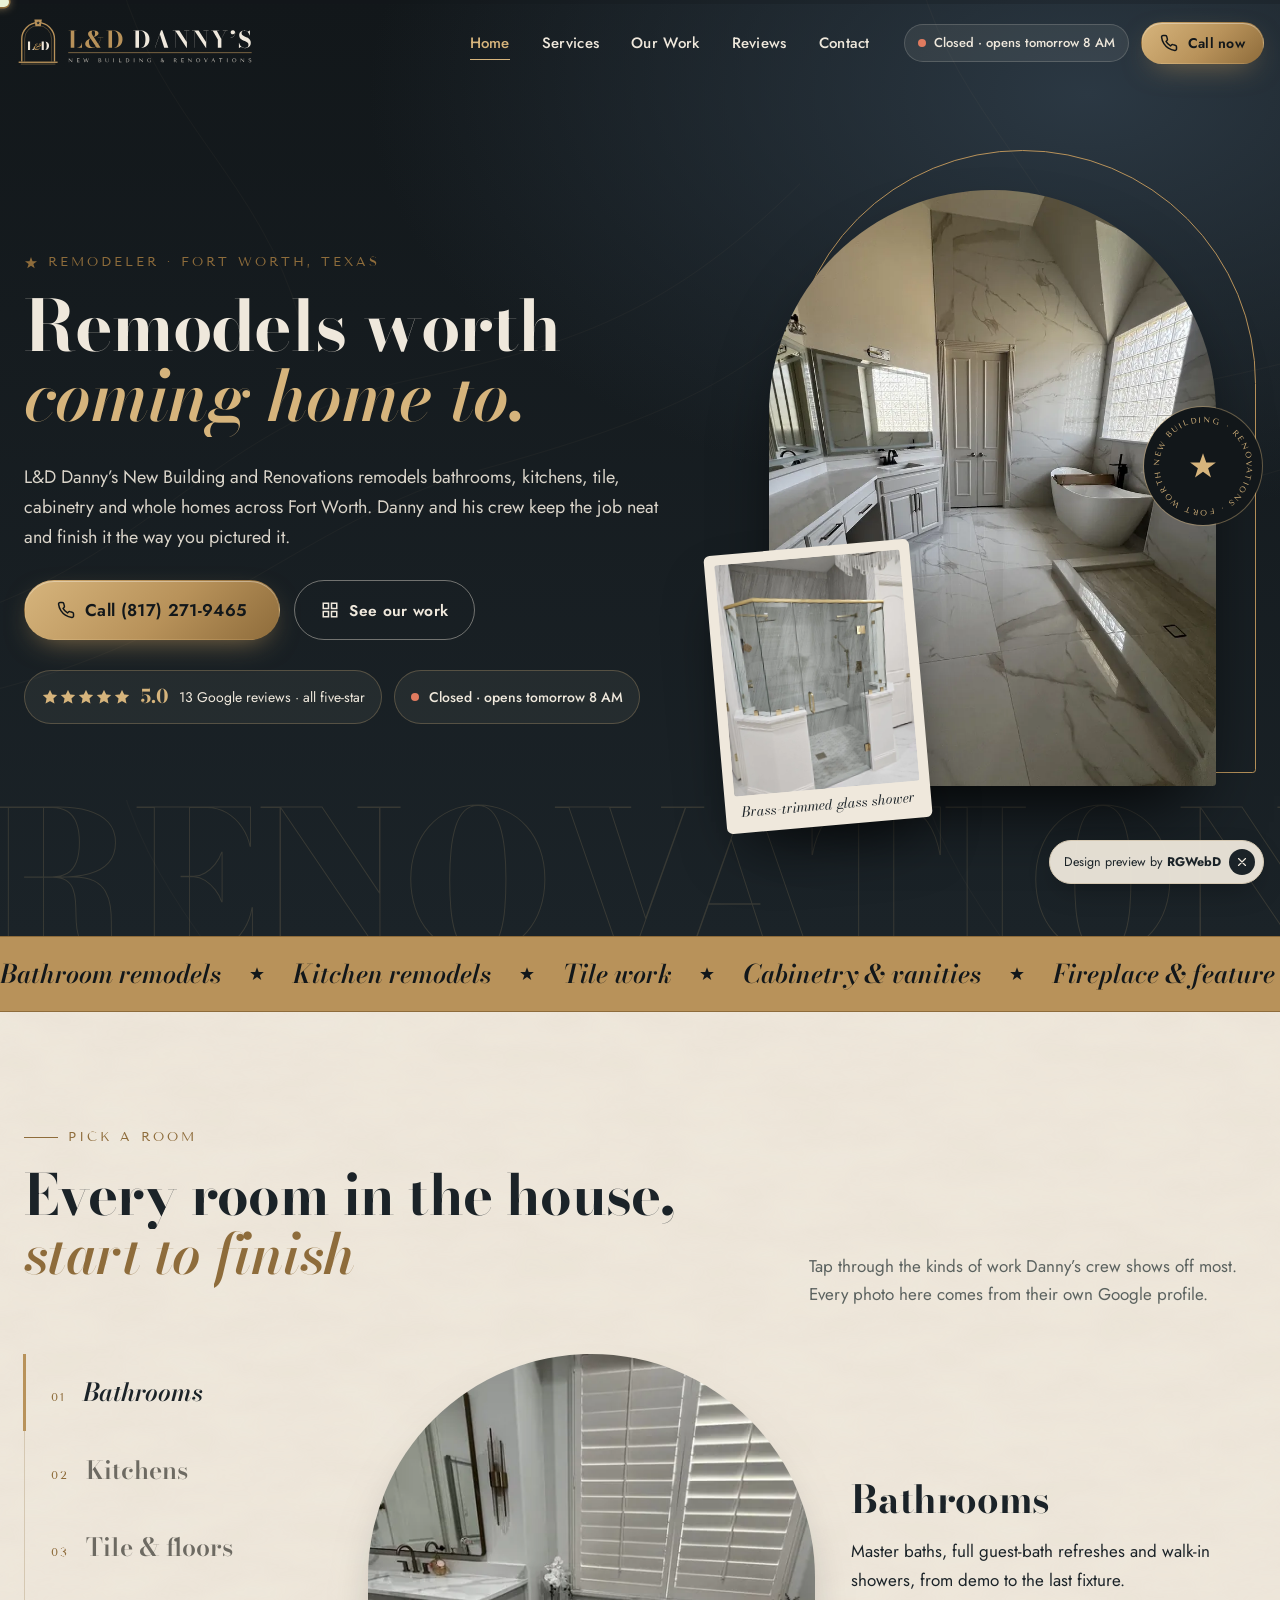
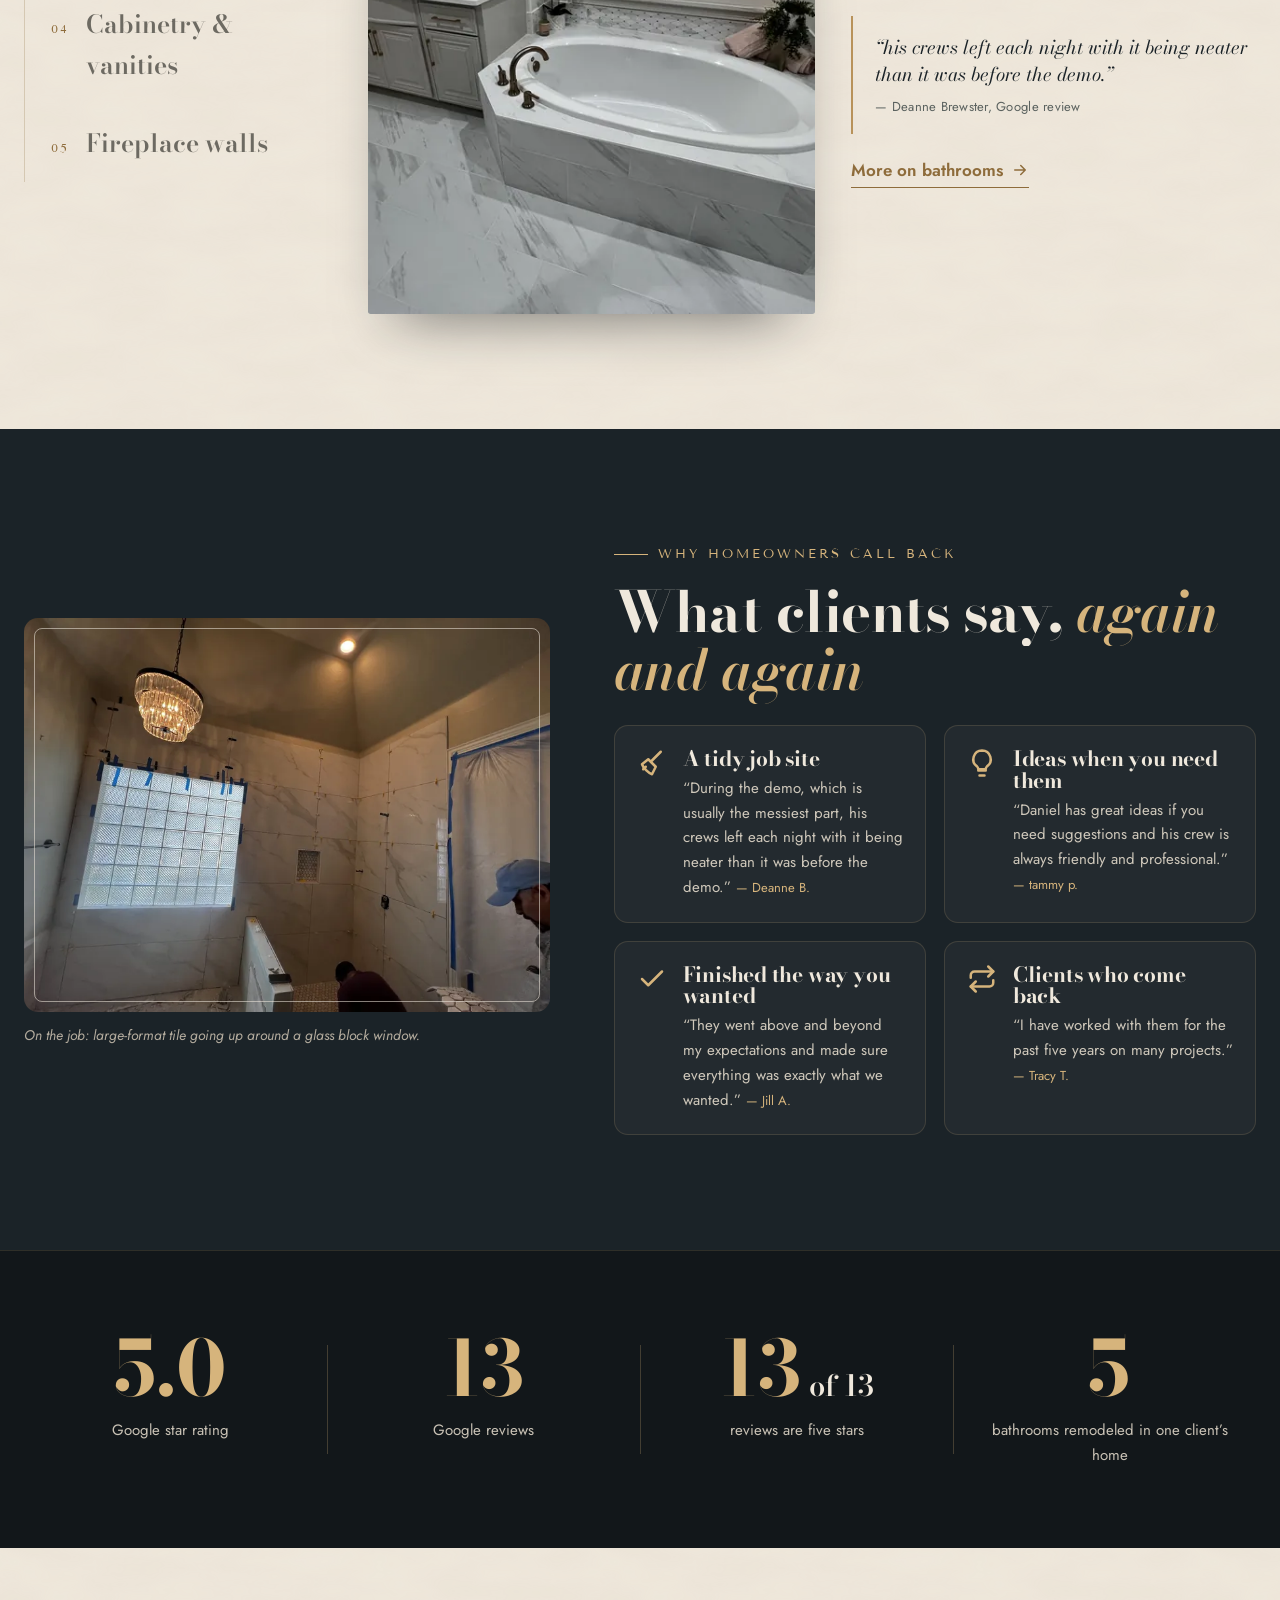
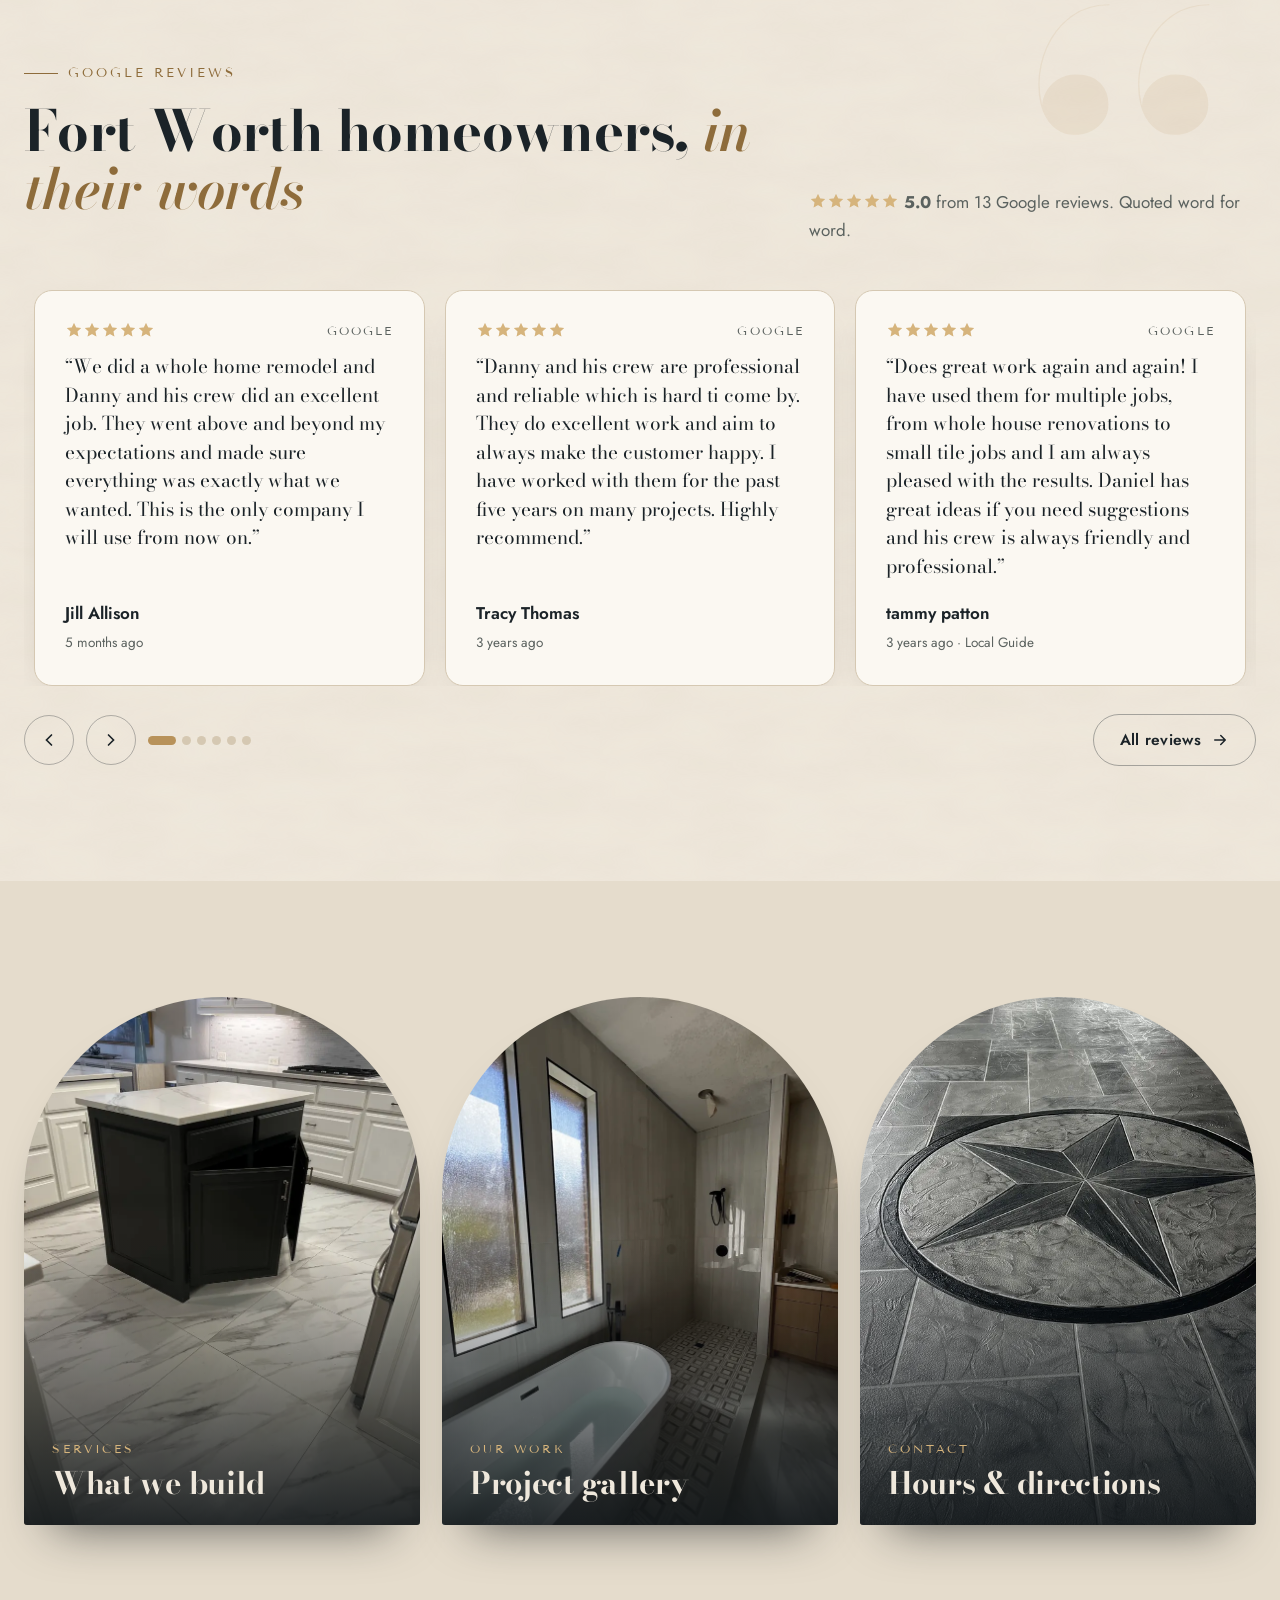
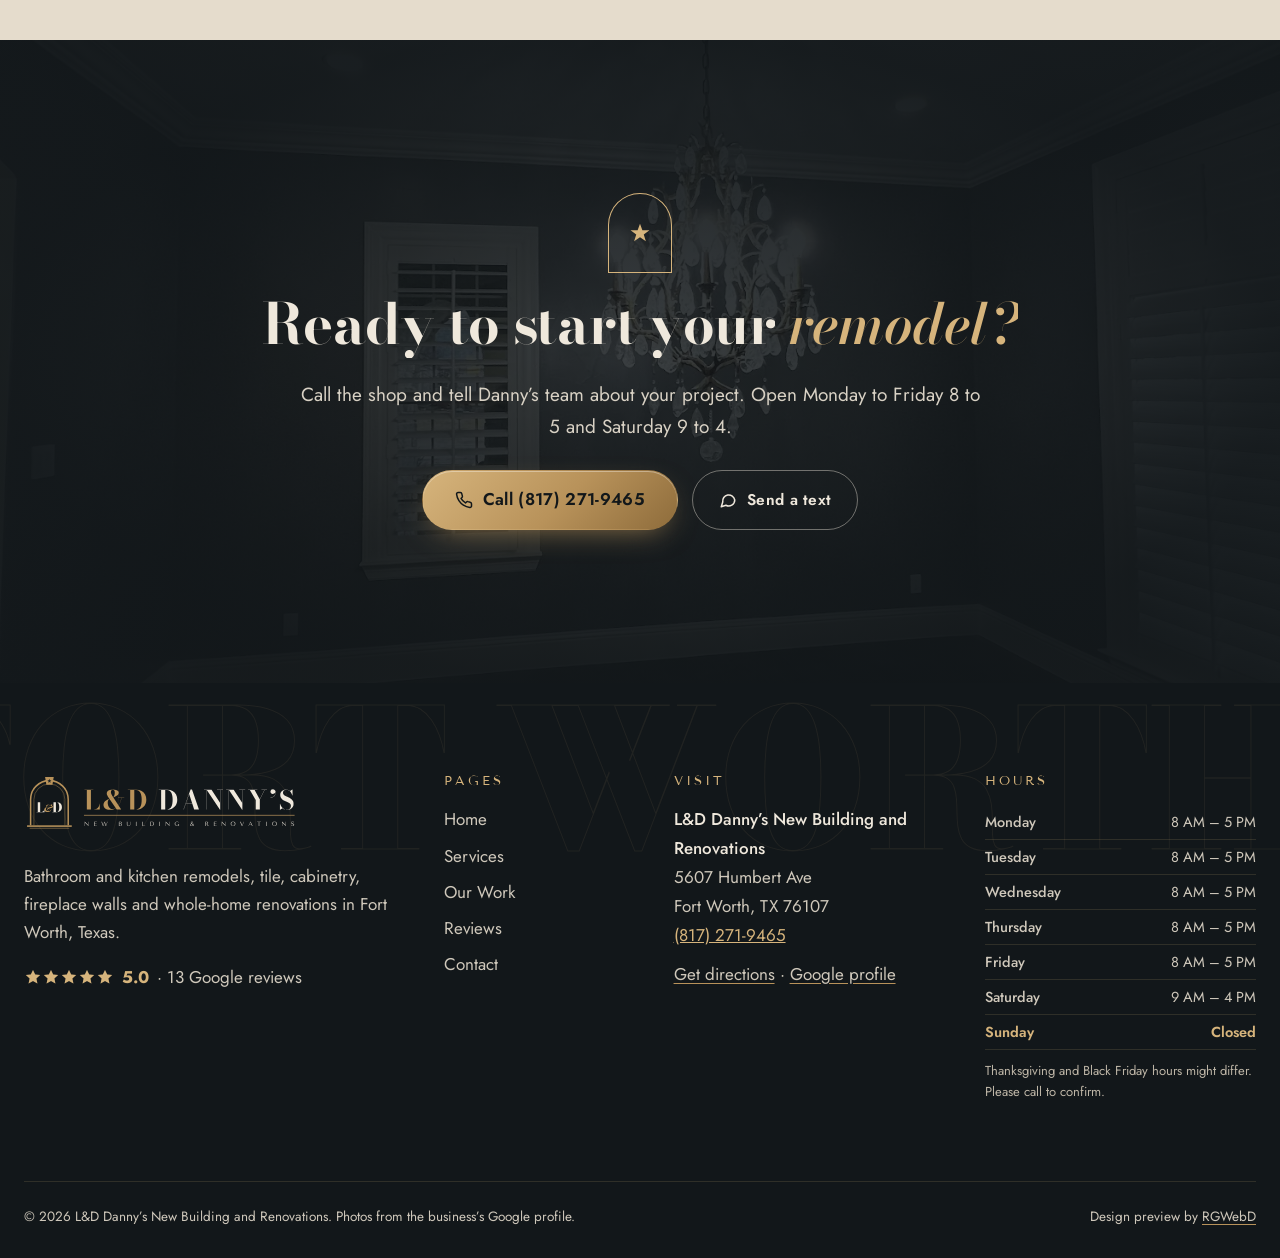
==== commit 83fb3e93: "Copy tweaks" ====
--- a/index.html
+++ b/index.html
@@ -25,12 +25,12 @@
 <div class="seal" aria-hidden="true"><svg viewBox="0 0 200 200"><defs><path id="sc" d="M100 100 m-74 0 a74 74 0 1 1 148 0 a74 74 0 1 1 -148 0"/></defs><text><textPath href="#sc">NEW BUILDING · RENOVATIONS · FORT WORTH TX ·</textPath></text></svg><svg class="txs" viewBox="0 0 24 24" aria-hidden="true"><path fill="currentColor" d="M12 1.8l2.6 7.3h7.7l-6.2 4.6 2.3 7.4L12 16.6l-6.4 4.5 2.3-7.4L1.7 9.1h7.7z"/></svg></div></div>
 </div><div class="outline-x hero-o" aria-hidden="true">RENOVATIONS</div></section>
 <div class="marq " aria-label="Services: Bathroom remodels, Kitchen remodels, Tile work, Cabinetry &amp; vanities, Fireplace &amp; feature walls, Whole-home remodels"><div class="marq-t" aria-hidden="true"><span>Bathroom remodels</span><svg class="txs" viewBox="0 0 24 24" aria-hidden="true"><path fill="currentColor" d="M12 1.8l2.6 7.3h7.7l-6.2 4.6 2.3 7.4L12 16.6l-6.4 4.5 2.3-7.4L1.7 9.1h7.7z"/></svg><span>Kitchen remodels</span><svg class="txs" viewBox="0 0 24 24" aria-hidden="true"><path fill="currentColor" d="M12 1.8l2.6 7.3h7.7l-6.2 4.6 2.3 7.4L12 16.6l-6.4 4.5 2.3-7.4L1.7 9.1h7.7z"/></svg><span>Tile work</span><svg class="txs" viewBox="0 0 24 24" aria-hidden="true"><path fill="currentColor" d="M12 1.8l2.6 7.3h7.7l-6.2 4.6 2.3 7.4L12 16.6l-6.4 4.5 2.3-7.4L1.7 9.1h7.7z"/></svg><span>Cabinetry &amp; vanities</span><svg class="txs" viewBox="0 0 24 24" aria-hidden="true"><path fill="currentColor" d="M12 1.8l2.6 7.3h7.7l-6.2 4.6 2.3 7.4L12 16.6l-6.4 4.5 2.3-7.4L1.7 9.1h7.7z"/></svg><span>Fireplace &amp; feature walls</span><svg class="txs" viewBox="0 0 24 24" aria-hidden="true"><path fill="currentColor" d="M12 1.8l2.6 7.3h7.7l-6.2 4.6 2.3 7.4L12 16.6l-6.4 4.5 2.3-7.4L1.7 9.1h7.7z"/></svg><span>Whole-home remodels</span><svg class="txs" viewBox="0 0 24 24" aria-hidden="true"><path fill="currentColor" d="M12 1.8l2.6 7.3h7.7l-6.2 4.6 2.3 7.4L12 16.6l-6.4 4.5 2.3-7.4L1.7 9.1h7.7z"/></svg><span>Master bath renovations</span><svg class="txs" viewBox="0 0 24 24" aria-hidden="true"><path fill="currentColor" d="M12 1.8l2.6 7.3h7.7l-6.2 4.6 2.3 7.4L12 16.6l-6.4 4.5 2.3-7.4L1.7 9.1h7.7z"/></svg><span>Small tile jobs too</span><svg class="txs" viewBox="0 0 24 24" aria-hidden="true"><path fill="currentColor" d="M12 1.8l2.6 7.3h7.7l-6.2 4.6 2.3 7.4L12 16.6l-6.4 4.5 2.3-7.4L1.7 9.1h7.7z"/></svg><span>Bathroom remodels</span><svg class="txs" viewBox="0 0 24 24" aria-hidden="true"><path fill="currentColor" d="M12 1.8l2.6 7.3h7.7l-6.2 4.6 2.3 7.4L12 16.6l-6.4 4.5 2.3-7.4L1.7 9.1h7.7z"/></svg><span>Kitchen remodels</span><svg class="txs" viewBox="0 0 24 24" aria-hidden="true"><path fill="currentColor" d="M12 1.8l2.6 7.3h7.7l-6.2 4.6 2.3 7.4L12 16.6l-6.4 4.5 2.3-7.4L1.7 9.1h7.7z"/></svg><span>Tile work</span><svg class="txs" viewBox="0 0 24 24" aria-hidden="true"><path fill="currentColor" d="M12 1.8l2.6 7.3h7.7l-6.2 4.6 2.3 7.4L12 16.6l-6.4 4.5 2.3-7.4L1.7 9.1h7.7z"/></svg><span>Cabinetry &amp; vanities</span><svg class="txs" viewBox="0 0 24 24" aria-hidden="true"><path fill="currentColor" d="M12 1.8l2.6 7.3h7.7l-6.2 4.6 2.3 7.4L12 16.6l-6.4 4.5 2.3-7.4L1.7 9.1h7.7z"/></svg><span>Fireplace &amp; feature walls</span><svg class="txs" viewBox="0 0 24 24" aria-hidden="true"><path fill="currentColor" d="M12 1.8l2.6 7.3h7.7l-6.2 4.6 2.3 7.4L12 16.6l-6.4 4.5 2.3-7.4L1.7 9.1h7.7z"/></svg><span>Whole-home remodels</span><svg class="txs" viewBox="0 0 24 24" aria-hidden="true"><path fill="currentColor" d="M12 1.8l2.6 7.3h7.7l-6.2 4.6 2.3 7.4L12 16.6l-6.4 4.5 2.3-7.4L1.7 9.1h7.7z"/></svg><span>Master bath renovations</span><svg class="txs" viewBox="0 0 24 24" aria-hidden="true"><path fill="currentColor" d="M12 1.8l2.6 7.3h7.7l-6.2 4.6 2.3 7.4L12 16.6l-6.4 4.5 2.3-7.4L1.7 9.1h7.7z"/></svg><span>Small tile jobs too</span><svg class="txs" viewBox="0 0 24 24" aria-hidden="true"><path fill="currentColor" d="M12 1.8l2.6 7.3h7.7l-6.2 4.6 2.3 7.4L12 16.6l-6.4 4.5 2.3-7.4L1.7 9.1h7.7z"/></svg></div></div>
-<section class="sec stone" id="rooms"><div class="wrap"><div class="shead" data-r><div><p class="kicker">Pick a room</p><h2 class="split">Every room in the house, <em>start to finish</em></h2></div><p>Tap through the kinds of work Danny’s crew shows off most on their Google profile. Every photo here comes from their own Google profile.</p></div>
+<section class="sec stone" id="rooms"><div class="wrap"><div class="shead" data-r><div><p class="kicker">Pick a room</p><h2 class="split">Every room in the house, <em>start to finish</em></h2></div><p>Tap through the kinds of work Danny’s crew shows off most. Every photo here comes from their own Google profile.</p></div>
 <div class="rs"><div class="rs-tabs" role="tablist" aria-label="Pick a room"><button role="tab" type="button" id="rt-bath" aria-controls="rp-bath" aria-selected="true" tabindex="0"><b>01</b><span>Bathrooms</span></button><button role="tab" type="button" id="rt-kitchen" aria-controls="rp-kitchen" aria-selected="false" tabindex="-1"><b>02</b><span>Kitchens</span></button><button role="tab" type="button" id="rt-tile" aria-controls="rp-tile" aria-selected="false" tabindex="-1"><b>03</b><span>Tile & floors</span></button><button role="tab" type="button" id="rt-cab" aria-controls="rp-cab" aria-selected="false" tabindex="-1"><b>04</b><span>Cabinetry & vanities</span></button><button role="tab" type="button" id="rt-fire" aria-controls="rp-fire" aria-selected="false" tabindex="-1"><b>05</b><span>Fireplace walls</span></button><span class="rs-ind" aria-hidden="true"></span></div><div class="rs-panes"><div class="rs-pane on" role="tabpanel" id="rp-bath" aria-labelledby="rt-bath">
 <div class="rs-img"><img src="assets/img/g16-1600.webp" srcset="assets/img/g16-800.webp 800w, assets/img/g16-1600.webp 1600w" sizes="(max-width:900px) 100vw, 46vw" width="1600" height="1200" alt="Bathroom with a tiled tub surround, plantation shutters and gray vanities" loading="lazy" decoding="async" ></div>
 <div class="rs-tx"><h3>Bathrooms</h3><p>Master baths, full guest-bath refreshes and walk-in showers, from demo to the last fixture.</p><blockquote>“his crews left each night with it being neater than it was before the demo.”<cite>— Deanne Brewster, Google review</cite></blockquote><a class="lnk" href="services.html#bath">More on bathrooms <svg viewBox="0 0 24 24" fill="none" stroke="currentColor" stroke-width="2" stroke-linecap="round" stroke-linejoin="round" aria-hidden="true"><path d="M5 12h14M13 6l6 6-6 6"/></svg></a></div></div><div class="rs-pane" role="tabpanel" id="rp-kitchen" aria-labelledby="rt-kitchen" hidden>
 <div class="rs-img"><img src="assets/img/g11-1600.webp" srcset="assets/img/g11-800.webp 800w, assets/img/g11-1600.webp 1500w" sizes="(max-width:900px) 100vw, 46vw" width="1500" height="2000" alt="Kitchen island with bar seating, woven pendants and lit glass-front uppers" loading="lazy" decoding="async" ></div>
-<div class="rs-tx"><h3>Kitchens</h3><p>Islands, cabinets, countertops and lighting, planned around how you actually cook and gather.</p><blockquote>“really GREAT work done on my kitchen LOVED IT!!”<cite>— Teresa Martinez, Google review</cite></blockquote><a class="lnk" href="services.html#kitchen">More on kitchens <svg viewBox="0 0 24 24" fill="none" stroke="currentColor" stroke-width="2" stroke-linecap="round" stroke-linejoin="round" aria-hidden="true"><path d="M5 12h14M13 6l6 6-6 6"/></svg></a></div></div><div class="rs-pane" role="tabpanel" id="rp-tile" aria-labelledby="rt-tile" hidden>
+<div class="rs-tx"><h3>Kitchens</h3><p>Islands, cabinets, countertops and pendant lighting for bright, open kitchens.</p><blockquote>“really GREAT work done on my kitchen LOVED IT!!”<cite>— Teresa Martinez, Google review</cite></blockquote><a class="lnk" href="services.html#kitchen">More on kitchens <svg viewBox="0 0 24 24" fill="none" stroke="currentColor" stroke-width="2" stroke-linecap="round" stroke-linejoin="round" aria-hidden="true"><path d="M5 12h14M13 6l6 6-6 6"/></svg></a></div></div><div class="rs-pane" role="tabpanel" id="rp-tile" aria-labelledby="rt-tile" hidden>
 <div class="rs-img"><img src="assets/img/g20-1600.webp" srcset="assets/img/g20-800.webp 800w, assets/img/g20-1600.webp 1500w" sizes="(max-width:900px) 100vw, 46vw" width="1500" height="2000" alt="Feature wall of diamond-pattern tile with a wood hook rail" loading="lazy" decoding="async" ></div>
 <div class="rs-tx"><h3>Tile & floors</h3><p>Large-format porcelain, patterned feature walls, shower niches and floors laid straight and level.</p><blockquote>“from whole house renovations to small tile jobs and I am always pleased with the results.”<cite>— tammy patton, Google review</cite></blockquote><a class="lnk" href="services.html#tile">More on tile & floors <svg viewBox="0 0 24 24" fill="none" stroke="currentColor" stroke-width="2" stroke-linecap="round" stroke-linejoin="round" aria-hidden="true"><path d="M5 12h14M13 6l6 6-6 6"/></svg></a></div></div><div class="rs-pane" role="tabpanel" id="rp-cab" aria-labelledby="rt-cab" hidden>
 <div class="rs-img"><img src="assets/img/g22-1600.webp" srcset="assets/img/g22-800.webp 800w, assets/img/g22-1600.webp 1500w" sizes="(max-width:900px) 100vw, 46vw" width="1500" height="2000" alt="Backlit mirror over a wood vanity with a lowered makeup counter" loading="lazy" decoding="async" ></div>
--- a/assets/styles.css
+++ b/assets/styles.css
@@ -78,7 +78,7 @@
 .hero{position:relative;background:radial-gradient(1200px 700px at 85% 10%,#2b3843 0%,transparent 60%),linear-gradient(180deg,var(--ink),var(--slate));color:var(--stone);padding:150px 0 110px;overflow:hidden}
 .hero::after{content:"";position:absolute;inset:0;pointer-events:none;opacity:.5;background:url("data:image/svg+xml,%3Csvg xmlns='http://www.w3.org/2000/svg' width='800' height='800'%3E%3Cg fill='none' stroke='%23d6b47c' stroke-opacity='.08'%3E%3Cpath d='M-50 620 C 150 560 220 420 410 380 S 700 300 860 120'/%3E%3Cpath d='M-50 700 C 200 650 300 520 480 470 S 760 380 860 260'/%3E%3Cpath d='M120 -20 C 160 120 260 180 300 320'/%3E%3C/g%3E%3C/svg%3E") 0 0/800px}
 .hero-g{display:grid;grid-template-columns:1.08fr .92fr;gap:56px;align-items:center;position:relative;z-index:2}.hero-g>*{min-width:0}
-.hero-h{font-size:clamp(50px,6.6vw,104px);line-height:.98}
+.hero-h{font-size:clamp(50px,5.5vw,86px);line-height:1}
 .hero-h em{display:inline-block}
 .chips{display:flex;flex-wrap:wrap;gap:12px;margin-top:30px}
 .chip{display:inline-flex;align-items:center;gap:10px;padding:10px 16px;border-radius:999px;background:rgba(239,232,220,.06);border:1px solid rgba(214,180,124,.28);color:var(--stone);text-decoration:none;font-size:14px}
@@ -94,7 +94,7 @@
 .polar img{aspect-ratio:4/5;object-fit:cover;border-radius:3px;width:100%}
 .polar figcaption{font-family:var(--fd);font-style:italic;color:var(--slate);font-size:14px;text-align:center;margin-top:8px;line-height:1.2}
 .seal{position:absolute;right:-6px;top:38%;width:118px;height:118px;z-index:4;color:var(--brass2);display:grid;place-items:center;background:var(--ink);border-radius:50%;box-shadow:0 0 0 1px rgba(214,180,124,.4)}
-.seal svg{position:absolute;inset:0;width:100%;height:100%;animation:spin 26s linear infinite}
+.seal>svg:first-child{position:absolute;inset:0;width:100%;height:100%;animation:spin 26s linear infinite}
 .seal text{font:13.5px var(--fk);letter-spacing:.22em;fill:var(--brass2)}
 .seal .txs{width:30px;height:30px}
 @keyframes spin{to{transform:rotate(360deg)}}
@@ -143,12 +143,12 @@
 .num small{font-size:.38em;color:var(--stone);font-weight:600}
 .st p{margin:10px 0 0;color:#c9c2b5;font-size:15px}
 /* reviews */
-.q-big{position:absolute;right:4vw;top:-.18em;font-family:var(--fd);font-size:min(40vw,520px);line-height:1;color:rgba(184,146,90,.12);pointer-events:none}
+.q-big{position:absolute;right:4vw;top:.02em;font-family:var(--fd);font-size:min(40vw,520px);line-height:1;color:rgba(184,146,90,.12);pointer-events:none}
 .rv-card{margin:0;background:#fbf8f2;border:1px solid var(--stone3);border-radius:18px;padding:30px;box-shadow:0 20px 40px -30px rgba(18,23,26,.45);height:100%;display:flex;flex-direction:column}
 .rv-top{display:flex;justify-content:space-between;align-items:center;margin-bottom:14px}.rv-top .g{font:12px var(--fk);letter-spacing:.18em;text-transform:uppercase;color:var(--mut)}
 .rv-card blockquote{margin:0 0 18px;flex:1}.rv-card blockquote p{font-family:var(--fd);font-size:19px;line-height:1.5;margin:0}
 .rv-card figcaption b{display:block;font-weight:600}.rv-card figcaption span{font-size:13.5px;color:var(--mut)}
-.trunc{display:inline-block;margin-top:6px;font-size:12px;color:var(--brass-d);letter-spacing:.04em}
+.trunc{display:block;margin-top:6px;font-size:12px;color:var(--brass-d);letter-spacing:.04em}
 .rcar-vp{overflow:hidden}
 .rcar-track{display:flex;transition:transform .7s var(--ease)}
 .rcar-s{flex:0 0 calc(100%/3);padding:0 10px;min-width:0}
@@ -309,7 +309,7 @@
 /* mobile bar + demo */
 .mbar{position:fixed;left:10px;right:10px;bottom:10px;z-index:90;display:none;gap:8px;padding:8px;border-radius:999px;background:rgba(18,23,26,.88);backdrop-filter:blur(12px);-webkit-backdrop-filter:blur(12px);border:1px solid rgba(214,180,124,.25);transform:translateY(140%);transition:transform .45s var(--ease)}
 .mbar.show{transform:none}.mbar .btn{flex:1;min-height:46px;padding:0 12px;font-size:14.5px}
-.demo{position:fixed;left:16px;bottom:16px;z-index:80;display:flex;align-items:center;gap:8px;padding:8px 8px 8px 14px;border-radius:999px;background:rgba(239,232,220,.95);color:var(--slate);font-size:12.5px;box-shadow:0 10px 30px -10px rgba(0,0,0,.4);border:1px solid var(--stone3)}
+.demo{position:fixed;right:16px;bottom:16px;z-index:80;display:flex;align-items:center;gap:8px;padding:8px 8px 8px 14px;border-radius:999px;background:rgba(239,232,220,.95);color:var(--slate);font-size:12.5px;box-shadow:0 10px 30px -10px rgba(0,0,0,.4);border:1px solid var(--stone3)}
 .demo button{width:26px;height:26px;border-radius:50%;border:0;background:var(--slate);color:var(--stone);cursor:pointer;display:grid;place-items:center;padding:0}.demo button svg{width:14px}
 .demo.gone{display:none}
 /* loader */
@@ -349,7 +349,7 @@
 .wk{padding:110px 0 60px}.cmp{aspect-ratio:4/3.3}
 .rsum{grid-template-columns:1fr}.ct-card,.qf{padding:28px 22px}.fr2{grid-template-columns:1fr;gap:0}
 .ftr-g{grid-template-columns:1fr}.map{aspect-ratio:1}
-.mbar{display:flex}.demo{display:none}.mbar.show~.demo:not(.gone){display:flex;bottom:84px;left:12px}
+.mbar{display:flex}.demo{display:none}.mbar.show~.demo:not(.gone){display:flex;bottom:84px;left:12px;right:auto}
 .ftr{padding-bottom:110px}.js [data-r]{transform:translateY(24px)}
 .btn.xl{min-height:56px;padding:0 22px;font-size:16px;max-width:100%}
 .ctas .btn{flex:1 1 auto}
@@ -357,6 +357,7 @@
 .bigtel{font-size:clamp(28px,8.4vw,40px)}
 .tlb{padding:60px 10px}.tlb-p,.tlb-n{top:auto!important;bottom:16px;transform:none!important}.tlb-p{left:calc(50% - 64px)}.tlb-n{right:calc(50% - 64px)}
 .hs-l{width:180px;font-size:13px}}
+@media(max-width:600px){.gal{columns:2;column-gap:10px}.gi{margin-bottom:10px}}
 @media(max-width:420px){.hero-h{font-size:46px}h2{font-size:33px}.rs-tabs button{font-size:17px;padding:12px 14px}}
 @media(prefers-reduced-motion:reduce){*,*::before,*::after{animation:none!important;transition:none!important;scroll-behavior:auto!important}
 .js [data-r],.js .stagger>*{opacity:1!important;transform:none!important}.split .w>span{transform:none!important}.ldr{display:none}.marq-t{transform:none}}
